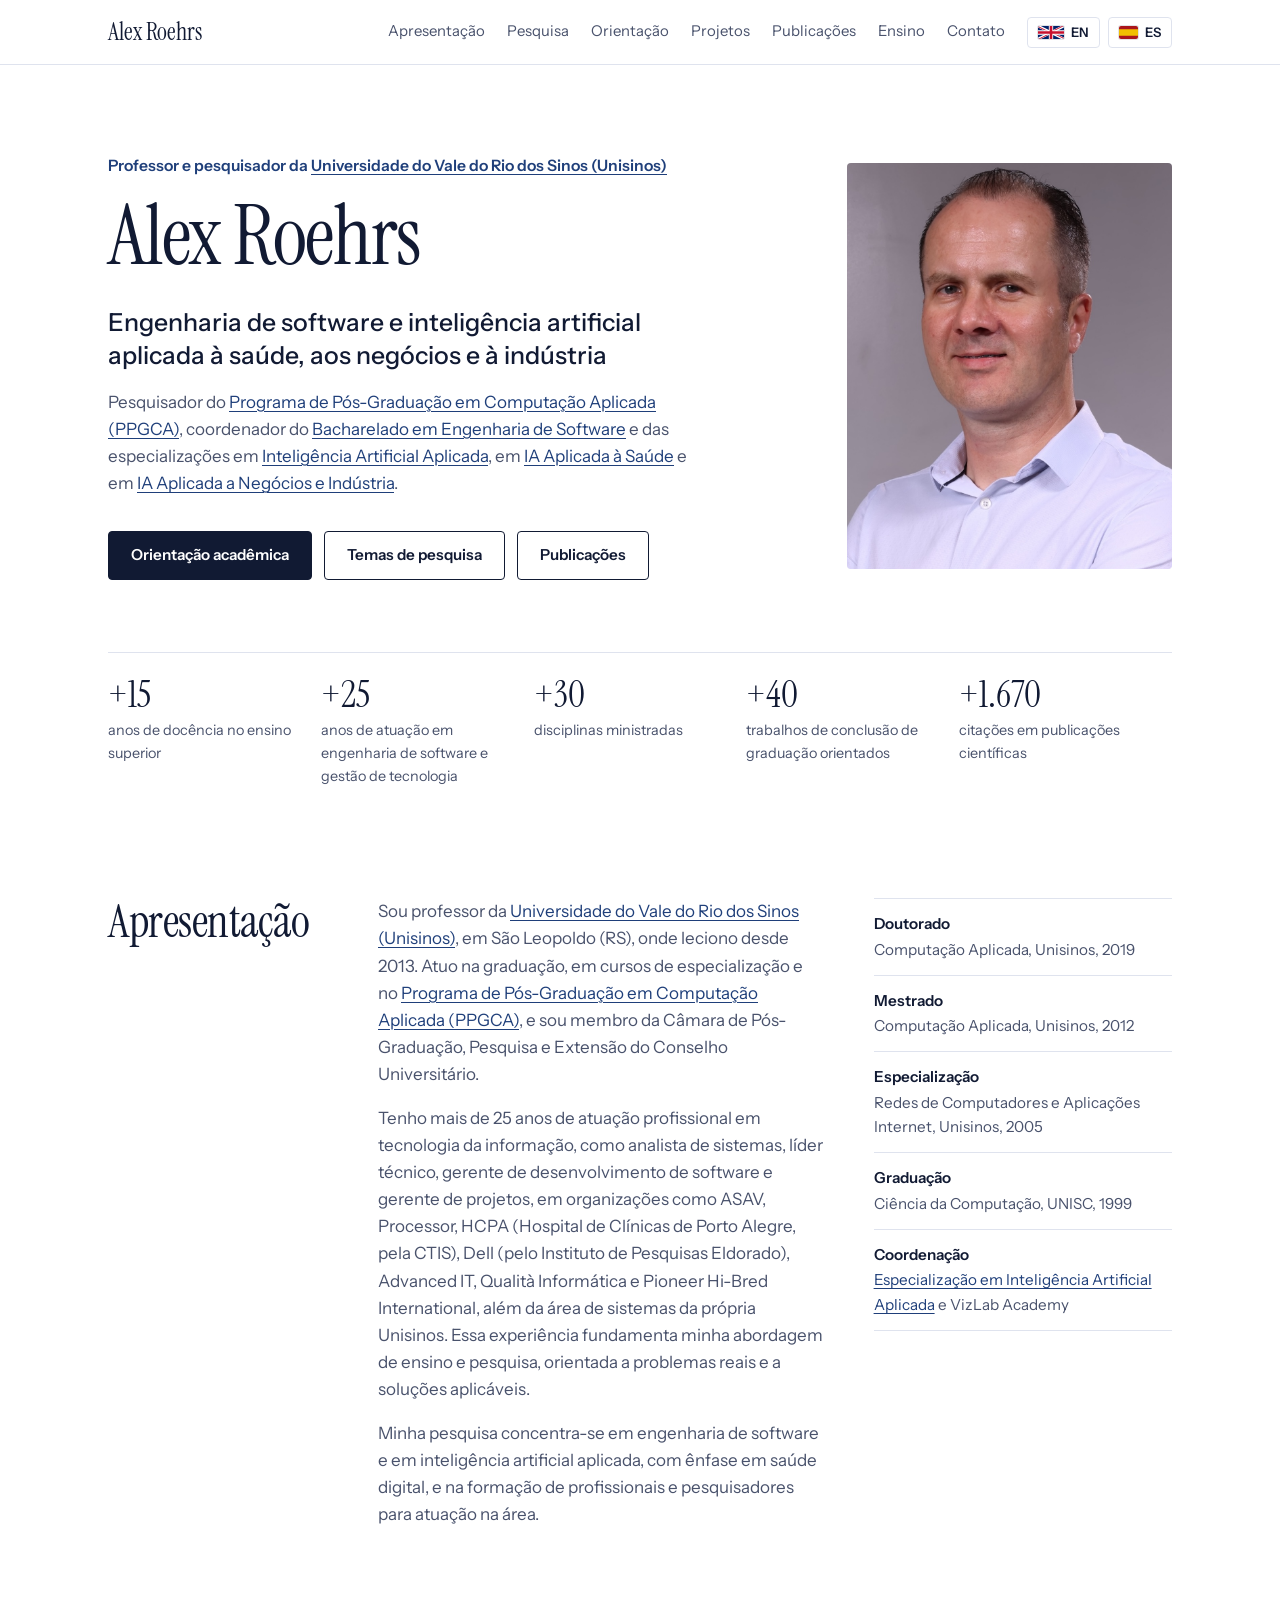
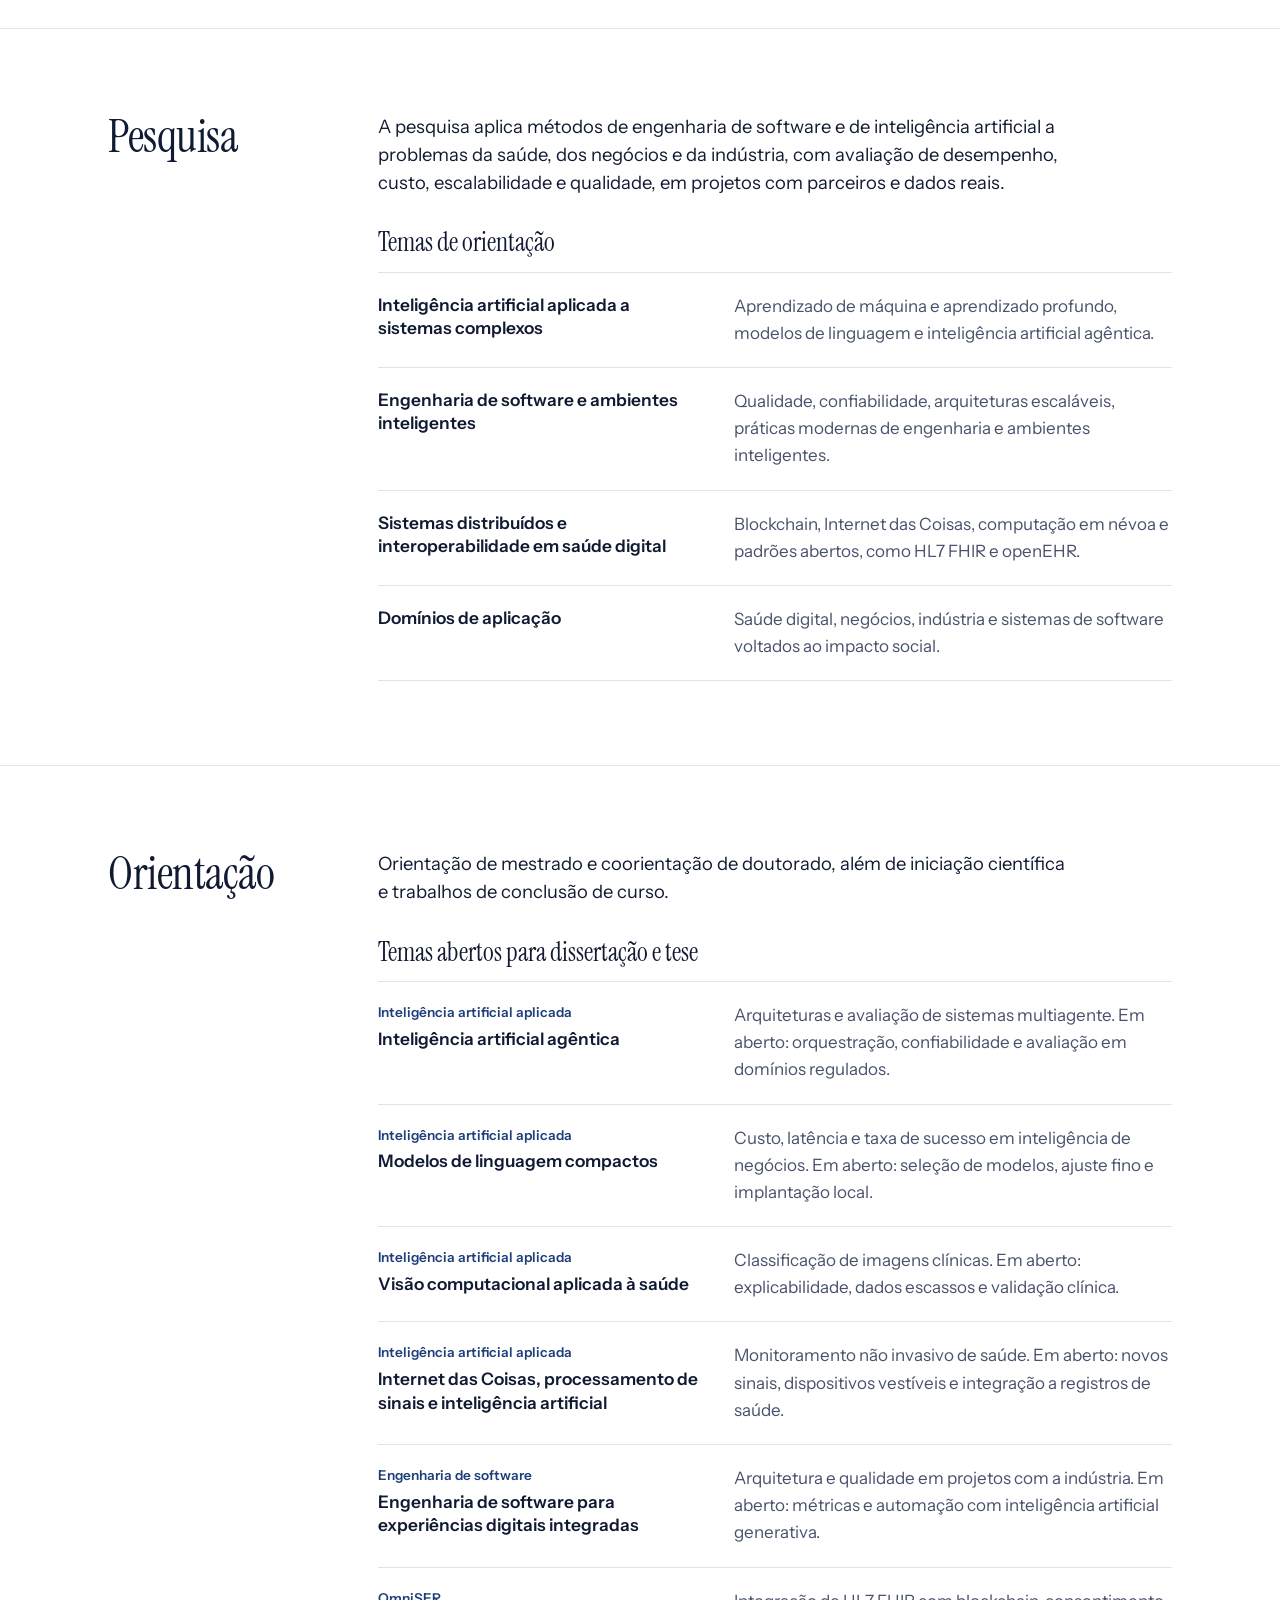
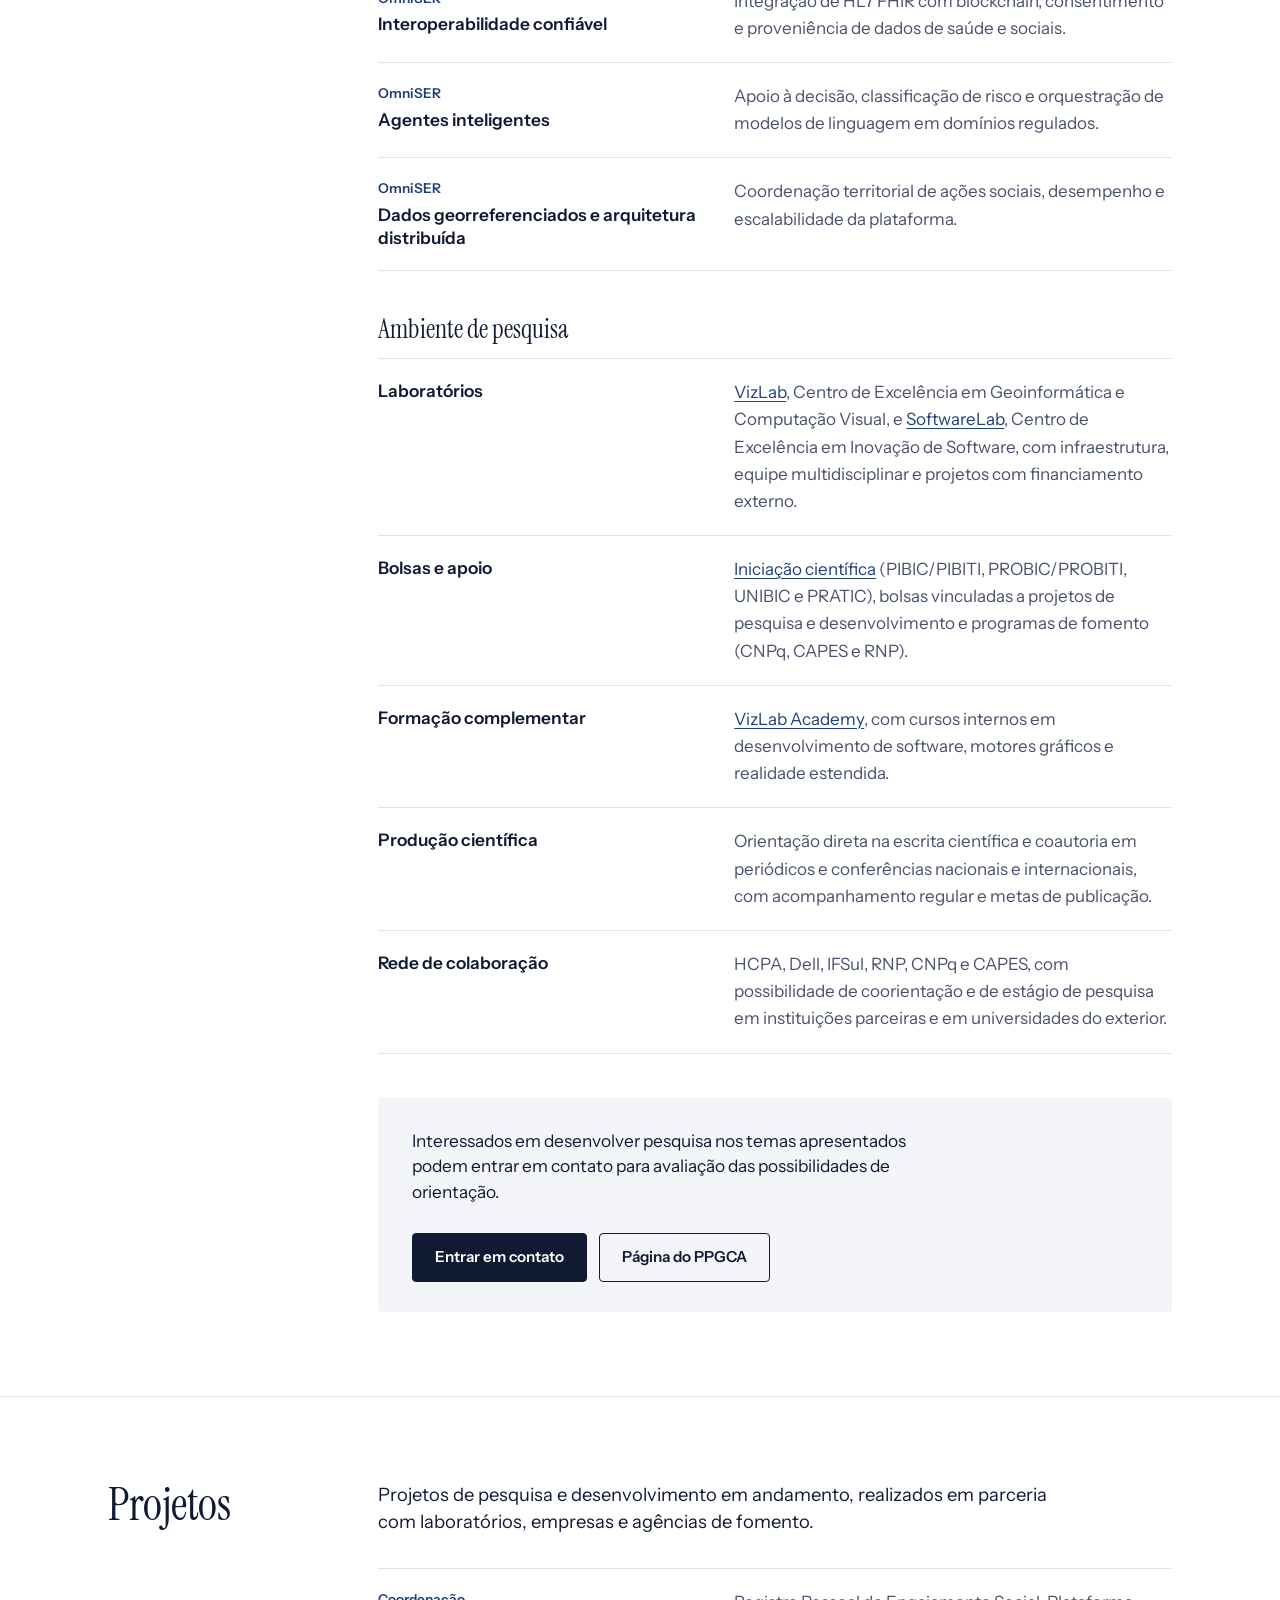
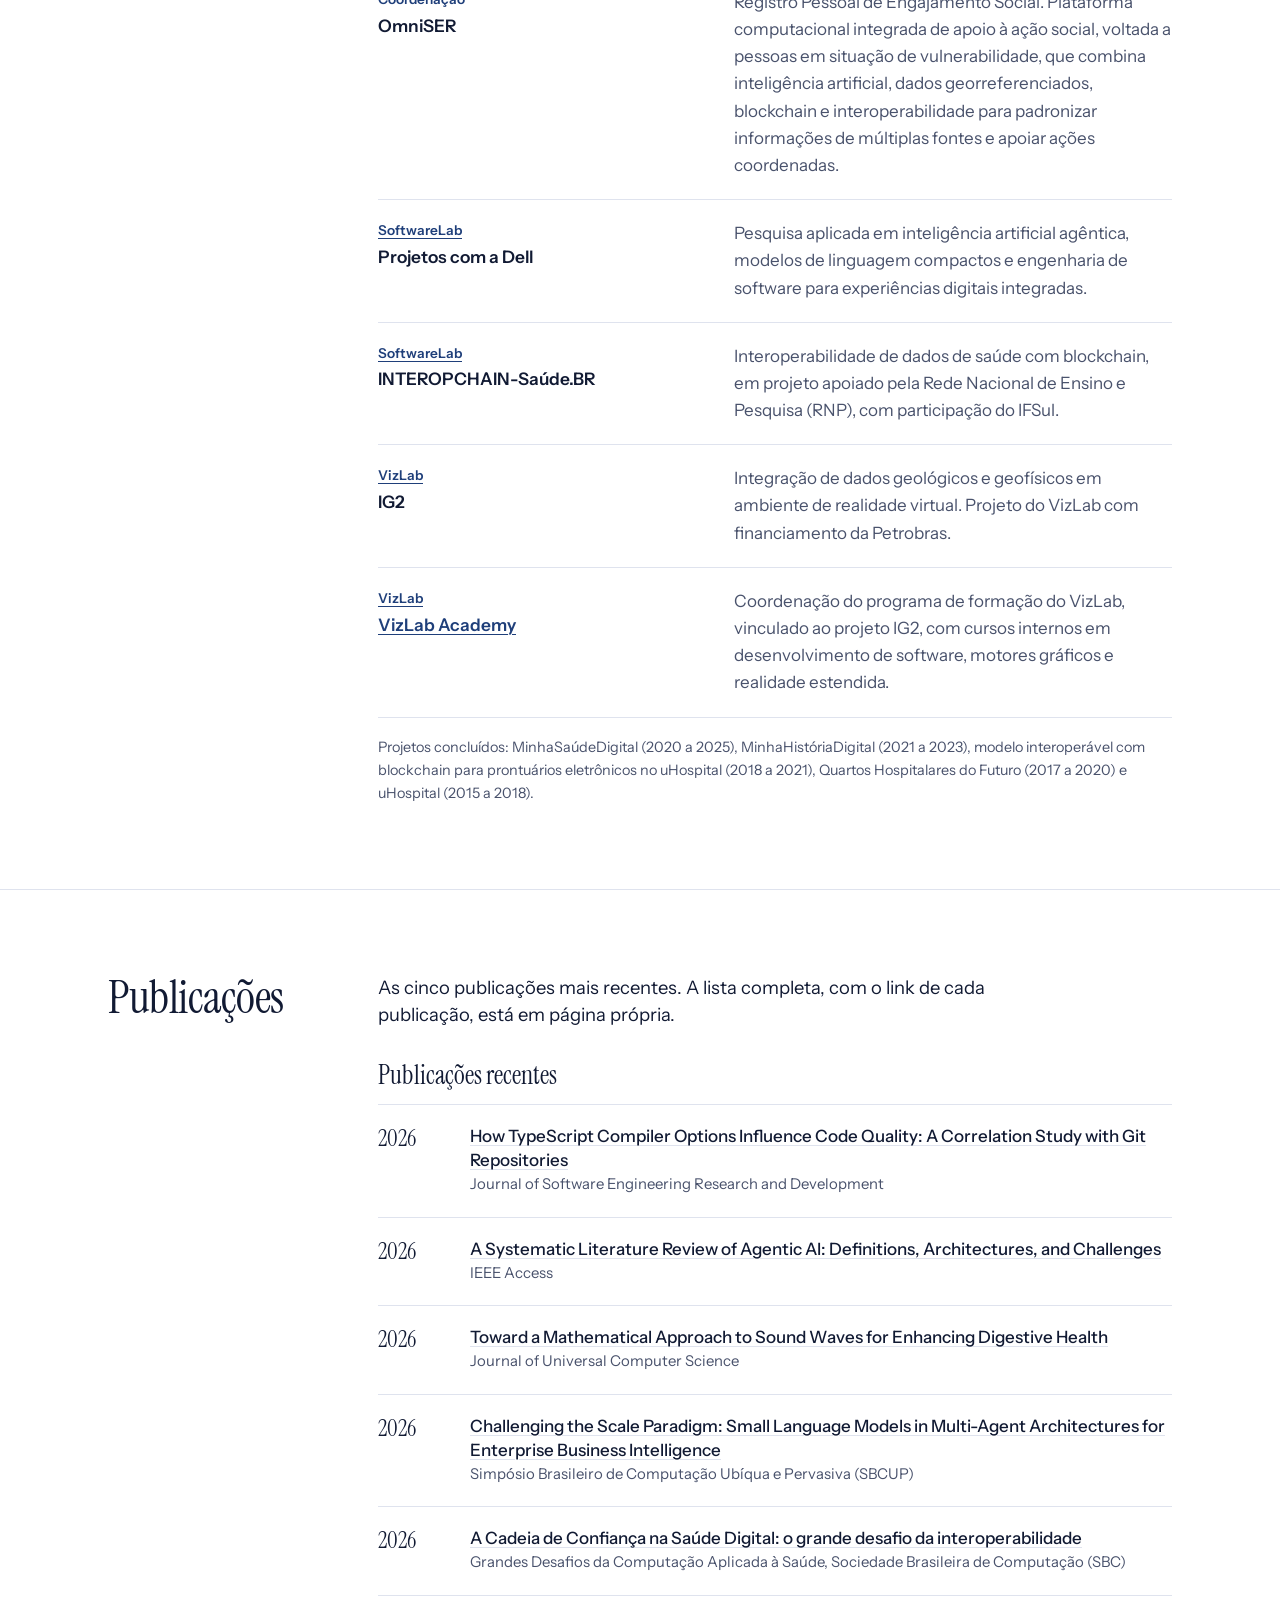
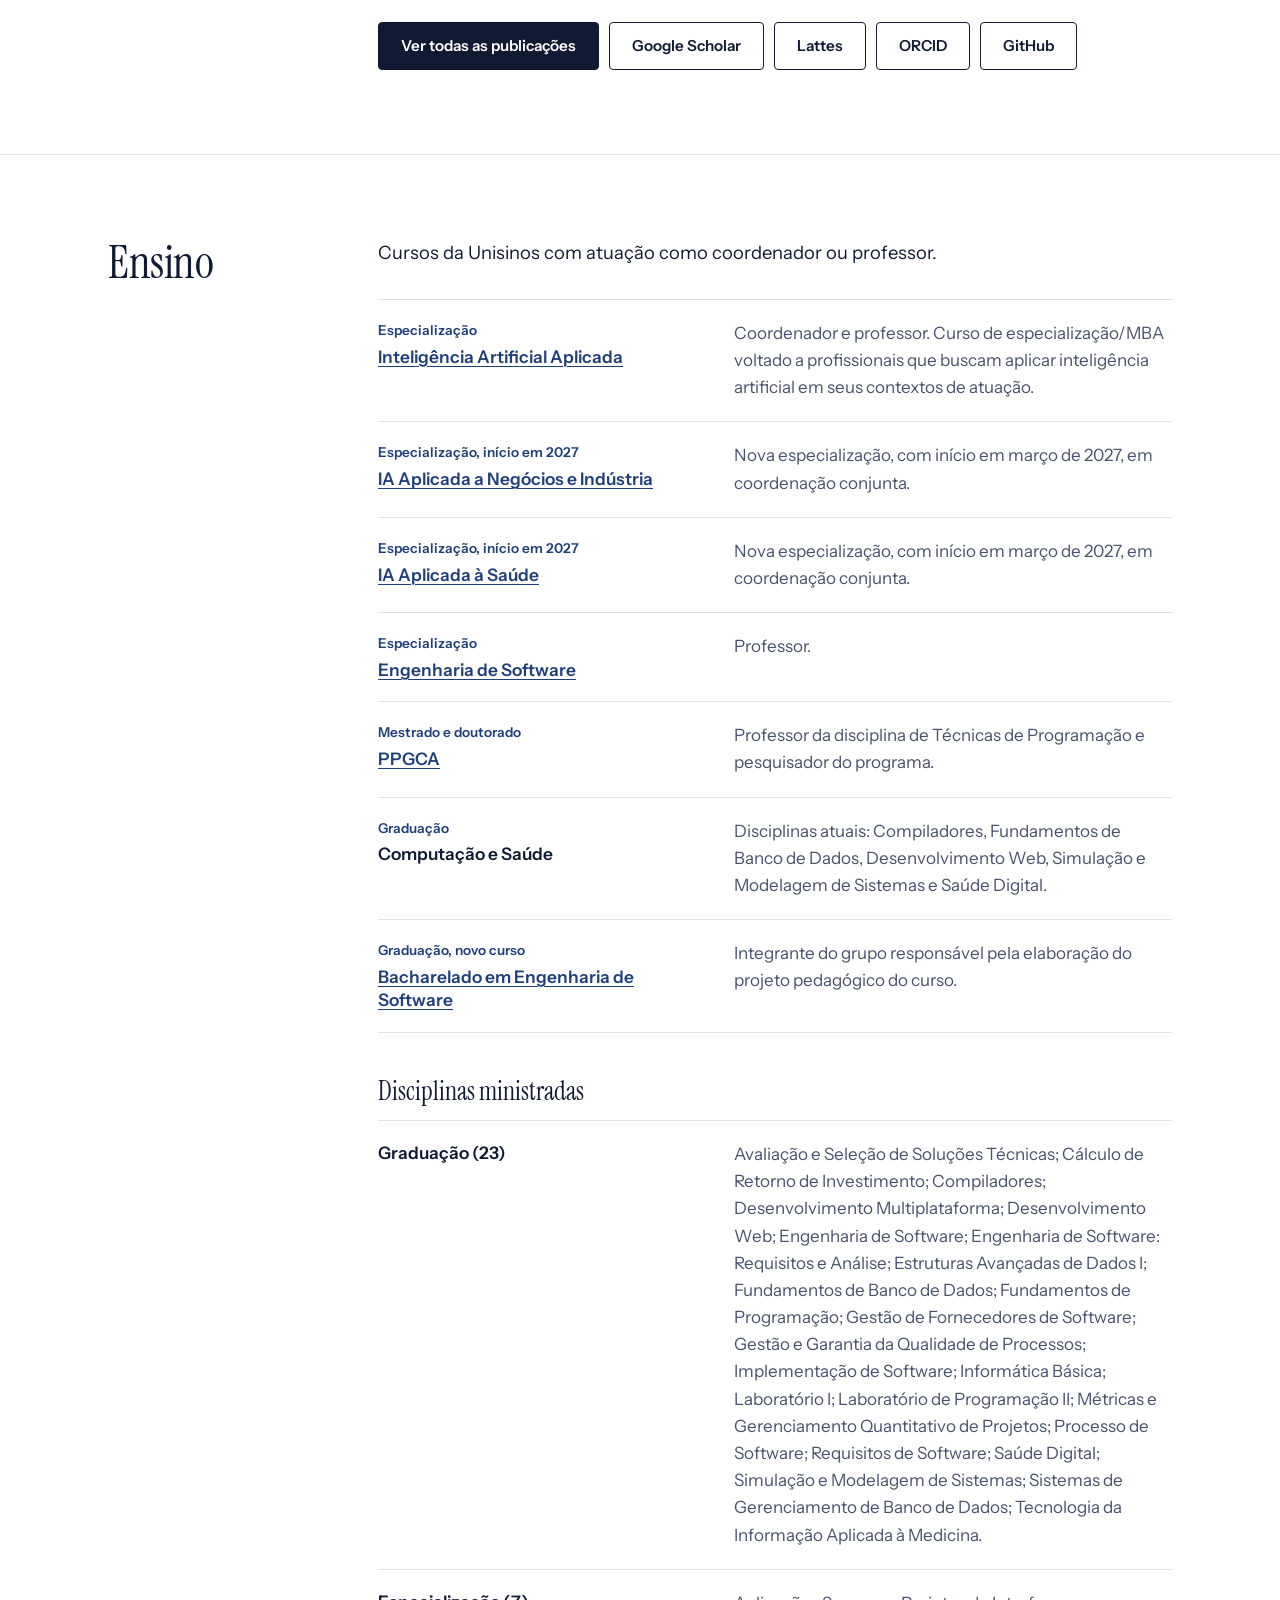
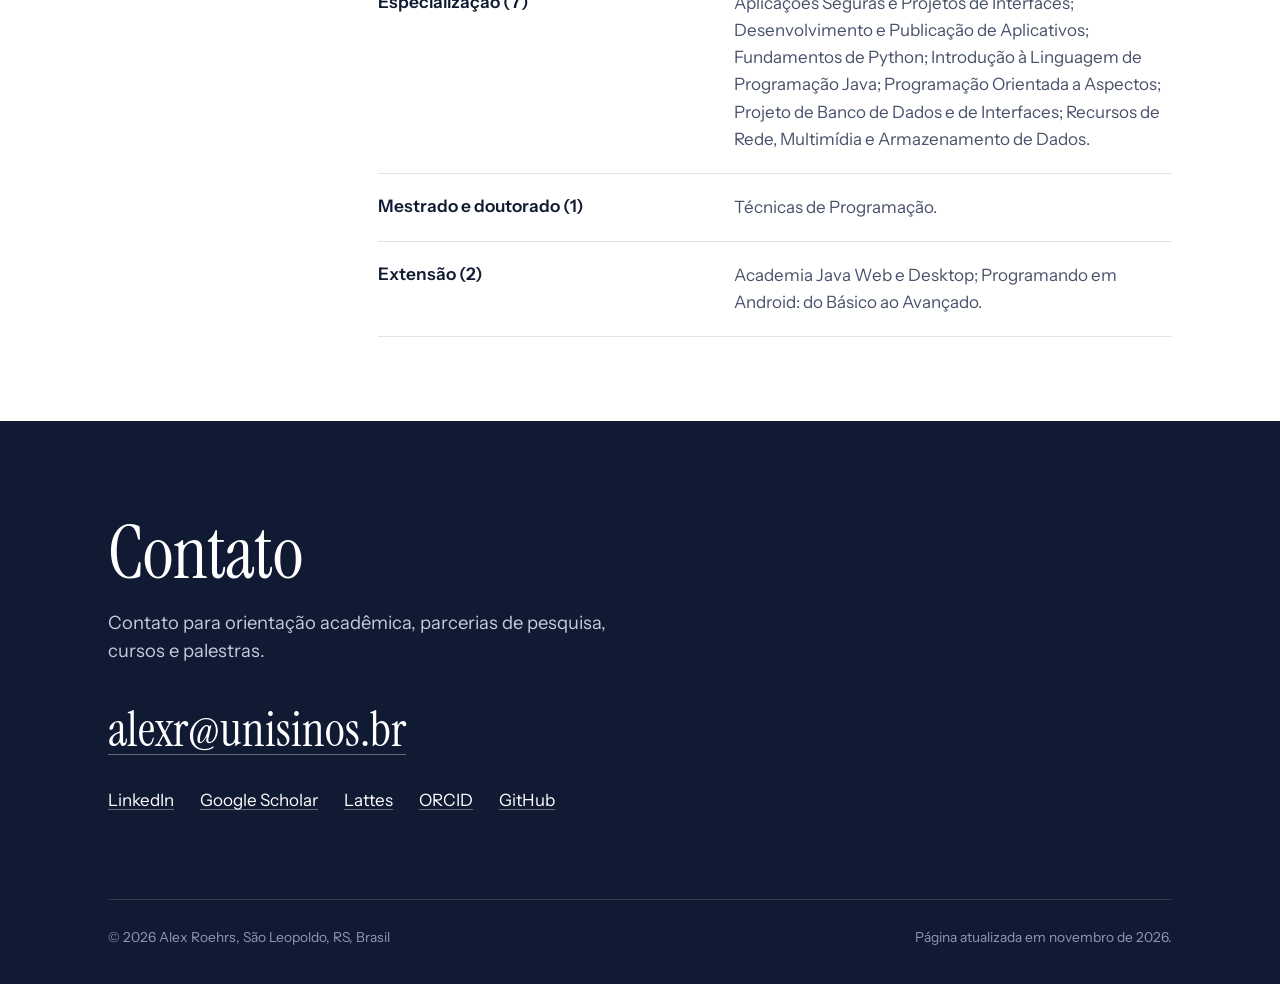
==== index.html @ 7c1d872d "Disciplinas ministradas e link da iniciação científica" ====
<!DOCTYPE html>
<html lang="pt-BR">
<head>
<meta charset="utf-8">
<meta name="viewport" content="width=device-width, initial-scale=1">
<title>Alex Roehrs | Professor e Pesquisador em Engenharia de Software e Inteligência Artificial</title>
<meta name="description" content="Página acadêmica de Alex Roehrs, professor e pesquisador da Unisinos. Pesquisa em inteligência artificial aplicada à saúde, aos negócios e à indústria, orientação acadêmica e ensino.">
<meta name="author" content="Alex Roehrs">
<link rel="canonical" href="https://alexroehrs.com.br/">
<link rel="alternate" hreflang="pt-BR" href="https://alexroehrs.com.br/">
<link rel="alternate" hreflang="en" href="https://alexroehrs.com.br/en/">
<link rel="alternate" hreflang="es" href="https://alexroehrs.com.br/es/">
<link rel="alternate" hreflang="x-default" href="https://alexroehrs.com.br/">
<meta property="og:type" content="profile">
<meta property="og:title" content="Alex Roehrs | Professor e Pesquisador em Engenharia de Software e Inteligência Artificial">
<meta property="og:description" content="Página acadêmica de Alex Roehrs, professor e pesquisador da Unisinos. Pesquisa em inteligência artificial aplicada à saúde, aos negócios e à indústria, orientação acadêmica e ensino.">
<meta property="og:url" content="https://alexroehrs.com.br/">
<meta property="og:image" content="https://alexroehrs.com.br/assets/alex-roehrs.jpg">
<meta name="theme-color" content="#111a33">
<link rel="icon" href="data:image/svg+xml,%3Csvg xmlns='http://www.w3.org/2000/svg' viewBox='0 0 64 64'%3E%3Crect width='64' height='64' rx='14' fill='%23111a33'/%3E%3Ctext x='32' y='44' font-family='Georgia,serif' font-size='30' fill='white' text-anchor='middle'%3EAR%3C/text%3E%3C/svg%3E">
<link rel="stylesheet" href="assets/site.css">
<script type="application/ld+json">{"@context": "https://schema.org", "@type": "Person", "name": "Alex Roehrs", "url": "https://alexroehrs.com.br/", "image": "https://alexroehrs.com.br/assets/alex-roehrs.jpg", "email": "mailto:alexr@unisinos.br", "jobTitle": "Professor e pesquisador", "worksFor": {"@type": "CollegeOrUniversity", "name": "Universidade do Vale do Rio dos Sinos (Unisinos)", "url": "https://www.unisinos.br/"}, "address": {"@type": "PostalAddress", "addressLocality": "São Leopoldo", "addressRegion": "RS", "addressCountry": "BR"}, "knowsAbout": ["Inteligência artificial aplicada a sistemas complexos", "Engenharia de software e ambientes inteligentes", "Sistemas distribuídos e interoperabilidade em saúde digital", "Domínios de aplicação"], "sameAs": ["https://www.linkedin.com/in/alexroehrs/", "https://scholar.google.com.br/citations?user=oyqxVYIAAAAJ&hl=en", "https://busca-cv-lattes.cnpq.br/curriculo/7563231619126505", "https://orcid.org/0000-0003-0312-1310", "https://github.com/alexroehrs"]}</script>
</head>
<body>
<a class="skip" href="#conteudo">Ir para o conteúdo</a>
<header class="top"><div class="wrap">
  <a class="brand" href="#topo">Alex Roehrs</a>
  <input type="checkbox" id="menu-toggle" aria-label="Menu">
  <label class="burger" for="menu-toggle" aria-hidden="true">&#9776;</label>
  <nav class="menu" aria-label="Menu"><a href="#sobre">Apresentação</a><a href="#pesquisa">Pesquisa</a><a href="#orientacao">Orientação</a><a href="#projetos">Projetos</a><a href="#publicacoes">Publicações</a><a href="#ensino">Ensino</a><a href="#contato">Contato</a><span class="langs"><a class="lang" href="/en/" hreflang="en" title="English version"><svg class="flag" viewBox="0 0 60 30" aria-hidden="true"><clipPath id="fs"><path d="M0,0 v30 h60 v-30 z"/></clipPath><clipPath id="ft"><path d="M30,15 h30 v15 z v15 h-30 z h-30 v-15 z v-15 h30 z"/></clipPath><g clip-path="url(#fs)"><path d="M0,0 v30 h60 v-30 z" fill="#012169"/><path d="M0,0 L60,30 M60,0 L0,30" stroke="#fff" stroke-width="6"/><path d="M0,0 L60,30 M60,0 L0,30" clip-path="url(#ft)" stroke="#C8102E" stroke-width="4"/><path d="M30,0 v30 M0,15 h60" stroke="#fff" stroke-width="10"/><path d="M30,0 v30 M0,15 h60" stroke="#C8102E" stroke-width="6"/></g></svg>EN</a><a class="lang" href="/es/" hreflang="es" title="Versión en español"><svg class="flag" viewBox="0 0 30 20" aria-hidden="true"><rect width="30" height="20" fill="#AA151B"/><rect y="5" width="30" height="10" fill="#F1BF00"/></svg>ES</a></span></nav>
</div></header>

<main id="conteudo">
<section class="hero" id="topo"><div class="wrap">
  <div class="hero-grid">
    <div>
      <p class="role">Professor e pesquisador da <a href="https://www.unisinos.br" rel="noopener">Universidade do Vale do Rio dos Sinos (Unisinos)</a></p>
      <h1>Alex Roehrs</h1>
      <p class="tagline">Engenharia de software e inteligência artificial aplicada à saúde, aos negócios e à indústria</p>
      <p class="lead">Pesquisador do <a href="https://www.unisinos.br/pos/mestrado-e-doutorado/computacao-aplicada" rel="noopener">Programa de Pós-Graduação em Computação Aplicada (PPGCA)</a>, coordenador do <a href="https://www.unisinos.br/graduacao/cursos/engenharia-de-software/sao-leopoldo" rel="noopener">Bacharelado em Engenharia de Software</a> e das especializações em <a href="https://www.unisinos.br/pos/mba-e-especializacao/inteligencia-artificial-aplicada" rel="noopener">Inteligência Artificial Aplicada</a>, em <a href="https://www.unisinos.br/pos/mba-e-especializacao/inteligencia-artificial-aplicada-a-saude" rel="noopener">IA Aplicada à Saúde</a> e em <a href="https://www.unisinos.br/pos/mba-e-especializacao/inteligencia-artificial-aplicada-a-negocios-e-industria" rel="noopener">IA Aplicada a Negócios e Indústria</a>.</p>
      <div class="actions"><a class="btn primary" href="#orientacao">Orientação acadêmica</a><a class="btn" href="#pesquisa">Temas de pesquisa</a><a class="btn" href="#publicacoes">Publicações</a></div>
    </div>
    <div class="portrait"><img src="assets/alex-roehrs.jpg" alt="Foto de Alex Roehrs" width="1126" height="1198" onerror="this.outerHTML='&lt;span class=&quot;initials&quot;&gt;AR&lt;/span&gt;'"></div>
  </div>
  <dl class="facts"><div><dt>+15</dt><dd>anos de docência no ensino superior</dd></div><div><dt>+25</dt><dd>anos de atuação em engenharia de software e gestão de tecnologia</dd></div><div><dt>+30</dt><dd>disciplinas ministradas</dd></div><div><dt>+40</dt><dd>trabalhos de conclusão de graduação orientados</dd></div><div><dt>+1.670</dt><dd>citações em publicações científicas</dd></div></dl>
</div></section>

<section class="sec" id="sobre"><div class="wrap sec-grid">
  <h2>Apresentação</h2>
  <div><div class="about"><div class="prose"><p>Sou professor da <a href="https://www.unisinos.br" rel="noopener">Universidade do Vale do Rio dos Sinos (Unisinos)</a>, em São Leopoldo (RS), onde leciono desde 2013. Atuo na graduação, em cursos de especialização e no <a href="https://www.unisinos.br/pos/mestrado-e-doutorado/computacao-aplicada" rel="noopener">Programa de Pós-Graduação em Computação Aplicada (PPGCA)</a>, e sou membro da Câmara de Pós-Graduação, Pesquisa e Extensão do Conselho Universitário.</p><p>Tenho mais de 25 anos de atuação profissional em tecnologia da informação, como analista de sistemas, líder técnico, gerente de desenvolvimento de software e gerente de projetos, em organizações como ASAV, Processor, HCPA (Hospital de Clínicas de Porto Alegre, pela CTIS), Dell (pelo Instituto de Pesquisas Eldorado), Advanced IT, Qualità Informática e Pioneer Hi-Bred International, além da área de sistemas da própria Unisinos. Essa experiência fundamenta minha abordagem de ensino e pesquisa, orientada a problemas reais e a soluções aplicáveis.</p><p>Minha pesquisa concentra-se em engenharia de software e em inteligência artificial aplicada, com ênfase em saúde digital, e na formação de profissionais e pesquisadores para atuação na área.</p></div><ul class="quick"><li><b>Doutorado</b>Computação Aplicada, Unisinos, 2019</li><li><b>Mestrado</b>Computação Aplicada, Unisinos, 2012</li><li><b>Especialização</b>Redes de Computadores e Aplicações Internet, Unisinos, 2005</li><li><b>Graduação</b>Ciência da Computação, UNISC, 1999</li><li><b>Coordenação</b><a href="https://www.unisinos.br/pos/mba-e-especializacao/inteligencia-artificial-aplicada" rel="noopener">Especialização em Inteligência Artificial Aplicada</a> e VizLab Academy</li></ul></div></div>
</div></section>

<section class="sec" id="pesquisa"><div class="wrap sec-grid">
  <h2>Pesquisa</h2>
  <div><p class="intro">A pesquisa aplica métodos de engenharia de software e de inteligência artificial a problemas da saúde, dos negócios e da indústria, com avaliação de desempenho, custo, escalabilidade e qualidade, em projetos com parceiros e dados reais.</p><h3 class="sub">Temas de orientação</h3><ul class="rows"><li class="row"><h3>Inteligência artificial aplicada a sistemas complexos</h3><p>Aprendizado de máquina e aprendizado profundo, modelos de linguagem e inteligência artificial agêntica.</p></li><li class="row"><h3>Engenharia de software e ambientes inteligentes</h3><p>Qualidade, confiabilidade, arquiteturas escaláveis, práticas modernas de engenharia e ambientes inteligentes.</p></li><li class="row"><h3>Sistemas distribuídos e interoperabilidade em saúde digital</h3><p>Blockchain, Internet das Coisas, computação em névoa e padrões abertos, como HL7 FHIR e openEHR.</p></li><li class="row"><h3>Domínios de aplicação</h3><p>Saúde digital, negócios, indústria e sistemas de software voltados ao impacto social.</p></li></ul></div>
</div></section>

<section class="sec" id="orientacao"><div class="wrap sec-grid">
  <h2>Orientação</h2>
  <div><p class="intro">Orientação de mestrado e coorientação de doutorado, além de iniciação científica e trabalhos de conclusão de curso.</p><h3 class="sub">Temas abertos para dissertação e tese</h3><ul class="rows"><li class="row"><div><span class="meta">Inteligência artificial aplicada</span><h3>Inteligência artificial agêntica</h3></div><p>Arquiteturas e avaliação de sistemas multiagente. Em aberto: orquestração, confiabilidade e avaliação em domínios regulados.</p></li><li class="row"><div><span class="meta">Inteligência artificial aplicada</span><h3>Modelos de linguagem compactos</h3></div><p>Custo, latência e taxa de sucesso em inteligência de negócios. Em aberto: seleção de modelos, ajuste fino e implantação local.</p></li><li class="row"><div><span class="meta">Inteligência artificial aplicada</span><h3>Visão computacional aplicada à saúde</h3></div><p>Classificação de imagens clínicas. Em aberto: explicabilidade, dados escassos e validação clínica.</p></li><li class="row"><div><span class="meta">Inteligência artificial aplicada</span><h3>Internet das Coisas, processamento de sinais e inteligência artificial</h3></div><p>Monitoramento não invasivo de saúde. Em aberto: novos sinais, dispositivos vestíveis e integração a registros de saúde.</p></li><li class="row"><div><span class="meta">Engenharia de software</span><h3>Engenharia de software para experiências digitais integradas</h3></div><p>Arquitetura e qualidade em projetos com a indústria. Em aberto: métricas e automação com inteligência artificial generativa.</p></li><li class="row"><div><span class="meta">OmniSER</span><h3>Interoperabilidade confiável</h3></div><p>Integração de HL7 FHIR com blockchain, consentimento e proveniência de dados de saúde e sociais.</p></li><li class="row"><div><span class="meta">OmniSER</span><h3>Agentes inteligentes</h3></div><p>Apoio à decisão, classificação de risco e orquestração de modelos de linguagem em domínios regulados.</p></li><li class="row"><div><span class="meta">OmniSER</span><h3>Dados georreferenciados e arquitetura distribuída</h3></div><p>Coordenação territorial de ações sociais, desempenho e escalabilidade da plataforma.</p></li></ul><h3 class="sub">Ambiente de pesquisa</h3><ul class="rows"><li class="row"><h3>Laboratórios</h3><p><a href="https://vizlab.unisinos.br/" rel="noopener">VizLab</a>, Centro de Excelência em Geoinformática e Computação Visual, e <a href="https://unisinos.br/softwarelab/pt/" rel="noopener">SoftwareLab</a>, Centro de Excelência em Inovação de Software, com infraestrutura, equipe multidisciplinar e projetos com financiamento externo.</p></li><li class="row"><h3>Bolsas e apoio</h3><p><a href="https://www.unisinos.br/institucional/pesquisa-e-formacao/iniciacao-cientifica" rel="noopener">Iniciação científica</a> (PIBIC/PIBITI, PROBIC/PROBITI, UNIBIC e PRATIC), bolsas vinculadas a projetos de pesquisa e desenvolvimento e programas de fomento (CNPq, CAPES e RNP).</p></li><li class="row"><h3>Formação complementar</h3><p><a href="https://vizlab.unisinos.br/academy.html" rel="noopener">VizLab Academy</a>, com cursos internos em desenvolvimento de software, motores gráficos e realidade estendida.</p></li><li class="row"><h3>Produção científica</h3><p>Orientação direta na escrita científica e coautoria em periódicos e conferências nacionais e internacionais, com acompanhamento regular e metas de publicação.</p></li><li class="row"><h3>Rede de colaboração</h3><p>HCPA, Dell, IFSul, RNP, CNPq e CAPES, com possibilidade de coorientação e de estágio de pesquisa em instituições parceiras e em universidades do exterior.</p></li></ul><div class="band"><p>Interessados em desenvolver pesquisa nos temas apresentados podem entrar em contato para avaliação das possibilidades de orientação.</p><div class="actions"><a class="btn" href="#contato">Entrar em contato</a><a class="btn ghost" href="https://www.unisinos.br/pos/mestrado-e-doutorado/computacao-aplicada" rel="noopener">Página do PPGCA</a></div></div></div>
</div></section>

<section class="sec" id="projetos"><div class="wrap sec-grid">
  <h2>Projetos</h2>
  <div><p class="intro">Projetos de pesquisa e desenvolvimento em andamento, realizados em parceria com laboratórios, empresas e agências de fomento.</p><ul class="rows"><li class="row"><div><span class="meta">Coordenação</span><h3>OmniSER</h3></div><p>Registro Pessoal de Engajamento Social. Plataforma computacional integrada de apoio à ação social, voltada a pessoas em situação de vulnerabilidade, que combina inteligência artificial, dados georreferenciados, blockchain e interoperabilidade para padronizar informações de múltiplas fontes e apoiar ações coordenadas.</p></li><li class="row"><div><span class="meta"><a href="https://unisinos.br/softwarelab/pt/" rel="noopener">SoftwareLab</a></span><h3>Projetos com a Dell</h3></div><p>Pesquisa aplicada em inteligência artificial agêntica, modelos de linguagem compactos e engenharia de software para experiências digitais integradas.</p></li><li class="row"><div><span class="meta"><a href="https://unisinos.br/softwarelab/pt/" rel="noopener">SoftwareLab</a></span><h3>INTEROPCHAIN-Saúde.BR</h3></div><p>Interoperabilidade de dados de saúde com blockchain, em projeto apoiado pela Rede Nacional de Ensino e Pesquisa (RNP), com participação do IFSul.</p></li><li class="row"><div><span class="meta"><a href="https://vizlab.unisinos.br/" rel="noopener">VizLab</a></span><h3>IG2</h3></div><p>Integração de dados geológicos e geofísicos em ambiente de realidade virtual. Projeto do VizLab com financiamento da Petrobras.</p></li><li class="row"><div><span class="meta"><a href="https://vizlab.unisinos.br/" rel="noopener">VizLab</a></span><h3><a href="https://vizlab.unisinos.br/academy.html" rel="noopener">VizLab Academy</a></h3></div><p>Coordenação do programa de formação do VizLab, vinculado ao projeto IG2, com cursos internos em desenvolvimento de software, motores gráficos e realidade estendida.</p></li></ul><p class="note">Projetos concluídos: MinhaSaúdeDigital (2020 a 2025), MinhaHistóriaDigital (2021 a 2023), modelo interoperável com blockchain para prontuários eletrônicos no uHospital (2018 a 2021), Quartos Hospitalares do Futuro (2017 a 2020) e uHospital (2015 a 2018).</p></div>
</div></section>

<section class="sec" id="publicacoes"><div class="wrap sec-grid">
  <h2>Publicações</h2>
  <div><p class="intro">As cinco publicações mais recentes. A lista completa, com o link de cada publicação, está em página própria.</p><h3 class="sub">Publicações recentes</h3><ul class="rows pubs"><li class="row"><span class="yr">2026</span><div><div class="t" lang="en"><a href="https://doi.org/10.5753/jserd.2026.5985" rel="noopener">How TypeScript Compiler Options Influence Code Quality: A Correlation Study with Git Repositories</a></div><div class="v">Journal of Software Engineering Research and Development</div></div></li><li class="row"><span class="yr">2026</span><div><div class="t" lang="en"><a href="https://doi.org/10.1109/access.2026.3668138" rel="noopener">A Systematic Literature Review of Agentic AI: Definitions, Architectures, and Challenges</a></div><div class="v">IEEE Access</div></div></li><li class="row"><span class="yr">2026</span><div><div class="t" lang="en"><a href="https://doi.org/10.3897/jucs.160360" rel="noopener">Toward a Mathematical Approach to Sound Waves for Enhancing Digestive Health</a></div><div class="v">Journal of Universal Computer Science</div></div></li><li class="row"><span class="yr">2026</span><div><div class="t" lang="en"><a href="https://doi.org/10.5753/sbcup.2026.20678" rel="noopener">Challenging the Scale Paradigm: Small Language Models in Multi-Agent Architectures for Enterprise Business Intelligence</a></div><div class="v">Simpósio Brasileiro de Computação Ubíqua e Pervasiva (SBCUP)</div></div></li><li class="row"><span class="yr">2026</span><div><div class="t" lang="pt-BR"><a href="https://doi.org/10.5753/sbc.19871.1.5" rel="noopener">A Cadeia de Confiança na Saúde Digital: o grande desafio da interoperabilidade</a></div><div class="v">Grandes Desafios da Computação Aplicada à Saúde, Sociedade Brasileira de Computação (SBC)</div></div></li></ul><div class="links"><a class="btn primary" href="publicacoes/">Ver todas as publicações</a><a class="btn" href="https://scholar.google.com.br/citations?user=oyqxVYIAAAAJ&amp;hl=en" rel="me noopener">Google Scholar</a><a class="btn" href="https://busca-cv-lattes.cnpq.br/curriculo/7563231619126505" rel="me noopener">Lattes</a><a class="btn" href="https://orcid.org/0000-0003-0312-1310" rel="me noopener">ORCID</a><a class="btn" href="https://github.com/alexroehrs" rel="me noopener">GitHub</a></div></div>
</div></section>

<section class="sec" id="ensino"><div class="wrap sec-grid">
  <h2>Ensino</h2>
  <div><p class="intro">Cursos da Unisinos com atuação como coordenador ou professor.</p><ul class="rows"><li class="row"><div><span class="meta">Especialização</span><h3><a href="https://www.unisinos.br/pos/mba-e-especializacao/inteligencia-artificial-aplicada" rel="noopener">Inteligência Artificial Aplicada</a></h3></div><p>Coordenador e professor. Curso de especialização/MBA voltado a profissionais que buscam aplicar inteligência artificial em seus contextos de atuação.</p></li><li class="row"><div><span class="meta">Especialização, início em 2027</span><h3><a href="https://www.unisinos.br/pos/mba-e-especializacao/inteligencia-artificial-aplicada-a-negocios-e-industria" rel="noopener">IA Aplicada a Negócios e Indústria</a></h3></div><p>Nova especialização, com início em março de 2027, em coordenação conjunta.</p></li><li class="row"><div><span class="meta">Especialização, início em 2027</span><h3><a href="https://www.unisinos.br/pos/mba-e-especializacao/inteligencia-artificial-aplicada-a-saude" rel="noopener">IA Aplicada à Saúde</a></h3></div><p>Nova especialização, com início em março de 2027, em coordenação conjunta.</p></li><li class="row"><div><span class="meta">Especialização</span><h3><a href="https://www.unisinos.br/pos/mba-e-especializacao/engenharia-de-software" rel="noopener">Engenharia de Software</a></h3></div><p>Professor.</p></li><li class="row"><div><span class="meta">Mestrado e doutorado</span><h3><a href="https://www.unisinos.br/pos/mestrado-e-doutorado/computacao-aplicada" rel="noopener">PPGCA</a></h3></div><p>Professor da disciplina de Técnicas de Programação e pesquisador do programa.</p></li><li class="row"><div><span class="meta">Graduação</span><h3>Computação e Saúde</h3></div><p>Disciplinas atuais: Compiladores, Fundamentos de Banco de Dados, Desenvolvimento Web, Simulação e Modelagem de Sistemas e Saúde Digital.</p></li><li class="row"><div><span class="meta">Graduação, novo curso</span><h3><a href="https://www.unisinos.br/graduacao/cursos/engenharia-de-software/sao-leopoldo" rel="noopener">Bacharelado em Engenharia de Software</a></h3></div><p>Integrante do grupo responsável pela elaboração do projeto pedagógico do curso.</p></li></ul><h3 class="sub">Disciplinas ministradas</h3><ul class="rows"><li class="row"><h3>Graduação (23)</h3><p>Avaliação e Seleção de Soluções Técnicas; Cálculo de Retorno de Investimento; Compiladores; Desenvolvimento Multiplataforma; Desenvolvimento Web; Engenharia de Software; Engenharia de Software: Requisitos e Análise; Estruturas Avançadas de Dados I; Fundamentos de Banco de Dados; Fundamentos de Programação; Gestão de Fornecedores de Software; Gestão e Garantia da Qualidade de Processos; Implementação de Software; Informática Básica; Laboratório I; Laboratório de Programação II; Métricas e Gerenciamento Quantitativo de Projetos; Processo de Software; Requisitos de Software; Saúde Digital; Simulação e Modelagem de Sistemas; Sistemas de Gerenciamento de Banco de Dados; Tecnologia da Informação Aplicada à Medicina.</p></li><li class="row"><h3>Especialização (7)</h3><p>Aplicações Seguras e Projetos de Interfaces; Desenvolvimento e Publicação de Aplicativos; Fundamentos de Python; Introdução à Linguagem de Programação Java; Programação Orientada a Aspectos; Projeto de Banco de Dados e de Interfaces; Recursos de Rede, Multimídia e Armazenamento de Dados.</p></li><li class="row"><h3>Mestrado e doutorado (1)</h3><p>Técnicas de Programação.</p></li><li class="row"><h3>Extensão (2)</h3><p>Academia Java Web e Desktop; Programando em Android: do Básico ao Avançado.</p></li></ul></div>
</div></section>

<section class="contact" id="contato"><div class="wrap">
  <h2>Contato</h2>
  <p class="intro">Contato para orientação acadêmica, parcerias de pesquisa, cursos e palestras.</p>
  <a class="mail" href="mailto:alexr@unisinos.br">alexr@unisinos.br</a>
  <ul class="profiles"><li><a href="https://www.linkedin.com/in/alexroehrs/" rel="me noopener">LinkedIn</a></li><li><a href="https://scholar.google.com.br/citations?user=oyqxVYIAAAAJ&amp;hl=en" rel="me noopener">Google Scholar</a></li><li><a href="https://busca-cv-lattes.cnpq.br/curriculo/7563231619126505" rel="me noopener">Lattes</a></li><li><a href="https://orcid.org/0000-0003-0312-1310" rel="me noopener">ORCID</a></li><li><a href="https://github.com/alexroehrs" rel="me noopener">GitHub</a></li></ul>
  <div class="foot"><span>&copy; 2026 Alex Roehrs, São Leopoldo, RS, Brasil</span><span>Página atualizada em novembro de 2026.</span></div>
</div></section>
</main>
</body>
</html>
---- assets/site.css ----
@font-face{font-family:"Instrument Serif";src:url("fonts/instrument-serif-latin-400-normal.woff2") format("woff2");font-weight:400;font-style:normal;font-display:swap}
@font-face{font-family:"Instrument Sans";src:url("fonts/instrument-sans-latin-wght-normal.woff2") format("woff2");font-weight:400 700;font-style:normal;font-display:swap}

:root{
  --paper:#ffffff; --ink:#111a33; --text:#49526c; --line:#dfe3ee;
  --tint:#f3f5f9; --accent:#1f3f7a; --accent-deep:#152c57;
  --on-ink:#ffffff; --deep:#111a33; --bar:rgba(255,255,255,.92); --flag-ring:rgba(17,26,51,.12);
  color-scheme:light dark;
  --serif:"Instrument Serif",Georgia,"Times New Roman",serif;
  --sans:"Instrument Sans",-apple-system,BlinkMacSystemFont,"Segoe UI",Roboto,Arial,sans-serif;
  --max:1120px; --label:230px;
}
@media (prefers-color-scheme:dark){
  :root{
    --paper:#0d1424; --ink:#eef1f8; --text:#aab2c8; --line:#263049;
    --tint:#151e35; --accent:#9cb9f2; --accent-deep:#c4d5f8;
    --on-ink:#0d1424; --deep:#080d19; --bar:rgba(13,20,36,.9); --flag-ring:rgba(255,255,255,.22);
  }
  .portrait img{filter:brightness(.94)}
  .contact{border-top:1px solid var(--line)}
}
*{box-sizing:border-box}
html{scroll-behavior:smooth;scroll-padding-top:84px}
body{margin:0;background:var(--paper);color:var(--text);font-family:var(--sans);font-size:17px;line-height:1.6;-webkit-font-smoothing:antialiased;text-rendering:optimizeLegibility}
a{color:var(--accent);text-decoration:underline;text-decoration-thickness:1px;text-underline-offset:3px}
a:hover{color:var(--accent-deep)}
:focus-visible{outline:2px solid var(--accent);outline-offset:3px;border-radius:2px}
.wrap{max-width:var(--max);margin:0 auto;padding:0 28px}
.skip{position:absolute;left:-999px;top:0;background:var(--ink);color:var(--on-ink);padding:8px 14px;z-index:99}
.skip:focus{left:8px;top:8px}

/* Cabeçalho */
.top{position:sticky;top:0;z-index:20;background:var(--bar);backdrop-filter:saturate(1.4) blur(10px);border-bottom:1px solid var(--line)}
.top .wrap{display:flex;align-items:center;justify-content:space-between;gap:16px;min-height:64px}
.brand{white-space:nowrap;font-family:var(--serif);font-size:1.5rem;color:var(--ink);text-decoration:none;line-height:1}
.menu{display:flex;gap:22px;flex-wrap:wrap;align-items:center}
.langs{display:inline-flex;gap:8px}
.menu a{color:var(--text);text-decoration:none;font-size:.93rem}
.menu a:hover{color:var(--ink)}
.menu .lang{display:inline-flex;align-items:center;gap:7px;border:1px solid var(--line);border-radius:4px;padding:4px 10px;color:var(--ink);font-weight:600;font-size:.82rem}
.flag{height:13px;width:auto;display:block;border-radius:2px;box-shadow:0 0 0 1px var(--flag-ring)}
#menu-toggle{display:none}
.burger{display:none;cursor:pointer;font-size:1.5rem;line-height:1;padding:6px 4px;color:var(--ink)}

/* Abertura */
.hero{padding:88px 0 0}
.hero-grid{display:grid;grid-template-columns:minmax(0,1.35fr) minmax(0,.65fr);gap:64px;align-items:center}
.role{margin:0 0 18px;color:var(--accent);font-weight:600;font-size:.98rem}
@media (min-width:560px){.role a{white-space:nowrap}}
h1{font-family:var(--serif);font-weight:400;color:var(--ink);font-size:clamp(3rem,7vw,5.2rem);line-height:.98;letter-spacing:-.015em;margin:0 0 28px}
.tagline{font-size:clamp(1.25rem,2.1vw,1.55rem);line-height:1.35;color:var(--ink);margin:0 0 16px;max-width:40ch;text-wrap:balance;font-weight:500}
.lead{margin:0 0 34px;max-width:54ch}
.actions{display:flex;flex-wrap:wrap;gap:12px}
.btn{display:inline-block;padding:11px 22px;border-radius:4px;text-decoration:none;font-weight:600;font-size:.95rem;border:1.5px solid var(--ink);color:var(--ink);background:transparent;transition:background .15s,color .15s}
.btn:hover{background:var(--ink);color:var(--on-ink)}
.btn.primary{background:var(--ink);color:var(--on-ink)}
.btn.primary:hover{background:var(--accent);border-color:var(--accent);color:var(--on-ink)}
.portrait{aspect-ratio:4/5;border-radius:4px;overflow:hidden;background:var(--tint);display:flex;align-items:center;justify-content:center}
.portrait img{width:100%;height:100%;object-fit:cover;object-position:50% 20%;display:block}
.portrait .initials{font-family:var(--serif);font-size:6rem;color:var(--accent)}
.facts{display:grid;grid-template-columns:repeat(5,1fr);margin:72px 0 0;padding:0;border-top:1px solid var(--line)}
.facts div{padding:22px 24px 26px 0}
.facts dt{font-family:var(--serif);font-size:2.3rem;line-height:1.1;color:var(--ink)}
.facts dd{margin:4px 0 0;font-size:.9rem;max-width:20ch}

/* Seções: rótulo à esquerda, conteúdo à direita */
.sec{padding:84px 0;border-top:1px solid var(--line)}
.hero + .sec{border-top:0}
.sec-grid{display:grid;grid-template-columns:var(--label) minmax(0,1fr);gap:40px}
h2{font-family:var(--serif);font-weight:400;color:var(--ink);font-size:clamp(2.1rem,3.6vw,2.9rem);line-height:1;letter-spacing:-.01em;margin:0;position:sticky;top:96px;align-self:start}
h3{font-size:1.08rem;line-height:1.35;color:var(--ink);margin:0;font-weight:600}
.intro{font-size:1.15rem;line-height:1.5;color:var(--ink);margin:0 0 32px;max-width:58ch}
.prose p{margin:0 0 16px;max-width:62ch}
.about{display:grid;grid-template-columns:minmax(0,1.5fr) minmax(0,1fr);gap:48px}
.quick{list-style:none;margin:0;padding:0;font-size:.95rem}
.quick li{padding:13px 0;border-top:1px solid var(--line)}
.quick li:last-child{border-bottom:1px solid var(--line)}
.quick b{display:block;color:var(--ink);font-weight:600;margin-bottom:1px}
.rows{margin:0;padding:0;list-style:none}
.row{display:grid;grid-template-columns:minmax(0,1fr) minmax(0,1.35fr);gap:32px;padding:20px 0;border-top:1px solid var(--line)}
.rows .row:last-child{border-bottom:1px solid var(--line)}
.row p{margin:0}
.meta{display:block;font-size:.85rem;color:var(--accent);font-weight:600;margin-bottom:3px}
.pubs .row{grid-template-columns:72px minmax(0,1fr);gap:20px}
.pubs .yr{font-family:var(--serif);font-size:1.45rem;line-height:1.2;color:var(--ink)}
.pubs .t{color:var(--ink);font-weight:500;line-height:1.4}
.pubs .v{font-size:.93rem}
.pubs .t a{color:inherit;text-decoration-color:var(--line)}
.pubs .t a:hover{color:var(--accent);text-decoration-color:currentColor}
.doi{font-size:.85rem;margin-top:2px;overflow-wrap:anywhere}
.sub.first{margin-top:0}
.page-head{padding:72px 0 64px}
.page-head .role a{color:inherit;text-decoration:none}
.page-head .role a:hover{text-decoration:underline}
.page-head h1{font-size:clamp(2.8rem,6vw,4.6rem);margin-bottom:22px}
.page-head .lead{margin:0;max-width:60ch}
.menu a[aria-current="page"]{color:var(--ink);font-weight:600}
.sub{font-family:var(--serif);font-weight:400;font-size:1.6rem;line-height:1.15;color:var(--ink);margin:44px 0 14px}
.intro + .sub{margin-top:0}
.rows + .note{margin-top:18px}
.note{font-size:.9rem;margin:20px 0 0}
.links{display:flex;flex-wrap:wrap;gap:10px;margin-top:26px}
.steps{counter-reset:s;list-style:none;margin:0;padding:0;display:grid;grid-template-columns:repeat(3,1fr);gap:28px}
.steps li{counter-increment:s;font-size:.95rem;border-top:1px solid var(--ink);padding-top:14px}
.steps li::before{content:counter(s);display:block;font-family:var(--serif);font-size:2rem;line-height:1;color:var(--accent);margin-bottom:10px}
.steps b{display:block;color:var(--ink);margin-bottom:4px}
.band{background:var(--tint);color:var(--ink);border-radius:4px;padding:30px 34px;margin-top:44px;display:flex;justify-content:space-between;align-items:center;gap:28px;flex-wrap:wrap}
.band p{margin:0;font-size:1.08rem;line-height:1.5;max-width:44ch;color:var(--ink)}
.band .btn{background:var(--ink);border-color:var(--ink);color:var(--on-ink)}
.band .btn:hover{background:var(--accent);border-color:var(--accent);color:var(--on-ink)}
.band .btn.ghost{background:transparent;color:var(--ink)}
.band .btn.ghost:hover{background:var(--ink);color:var(--on-ink)}
.steps{margin-top:6px}

/* Contato e rodapé */
.contact{background:var(--deep);color:#c5cae0;padding:96px 0 0;margin-top:0}
.contact h2{color:#fff;position:static;font-size:clamp(2.6rem,6vw,4.6rem);margin-bottom:18px}
.contact .intro{color:#c5cae0;max-width:46ch}
.mail{display:inline-block;font-family:var(--serif);font-size:clamp(1.7rem,4.2vw,3rem);color:#fff;text-decoration-color:rgba(255,255,255,.35);text-underline-offset:8px;margin:6px 0 30px;line-height:1.15;word-break:break-word}
.mail:hover{color:#fff;text-decoration-color:#fff}
.profiles{display:flex;flex-wrap:wrap;gap:10px 26px;margin:0;padding:0;list-style:none}
.profiles a{color:#fff;text-decoration-color:rgba(255,255,255,.35)}
.profiles a:hover{text-decoration-color:#fff}
.foot{margin-top:84px;border-top:1px solid rgba(255,255,255,.14);padding:26px 0 36px;font-size:.86rem;display:flex;justify-content:space-between;gap:16px;flex-wrap:wrap;color:#8f97b8}

@media (max-width:900px){
  .hero{padding-top:44px}
  .hero-grid{grid-template-columns:1fr;gap:36px;align-items:start}
  .portrait{max-width:250px;order:-1}
  .facts{grid-template-columns:repeat(2,1fr);margin-top:48px}
  .sec{padding:56px 0}
  .sec-grid{grid-template-columns:1fr;gap:22px}
  h2{position:static}
  .about,.row{grid-template-columns:1fr;gap:8px}
  .about{gap:32px}
  .pubs .row{grid-template-columns:56px minmax(0,1fr);gap:14px}
  .steps{grid-template-columns:1fr;gap:22px}
  .band{padding:30px 26px}
  .burger{display:block}
  .menu{display:none;position:absolute;left:0;right:0;top:64px;background:var(--paper);border-bottom:1px solid var(--line);padding:18px 28px;flex-direction:column;align-items:flex-start;gap:16px}
  #menu-toggle:checked ~ .menu{display:flex}
  .contact{padding-top:64px}
}
@media (max-width:1100px){
  .burger{display:block}
  .menu{display:none;position:absolute;left:0;right:0;top:64px;background:var(--paper);border-bottom:1px solid var(--line);padding:18px 28px;flex-direction:column;align-items:flex-start;gap:16px}
  #menu-toggle:checked ~ .menu{display:flex}
}
@media (prefers-reduced-motion:reduce){html{scroll-behavior:auto}.btn{transition:none}}
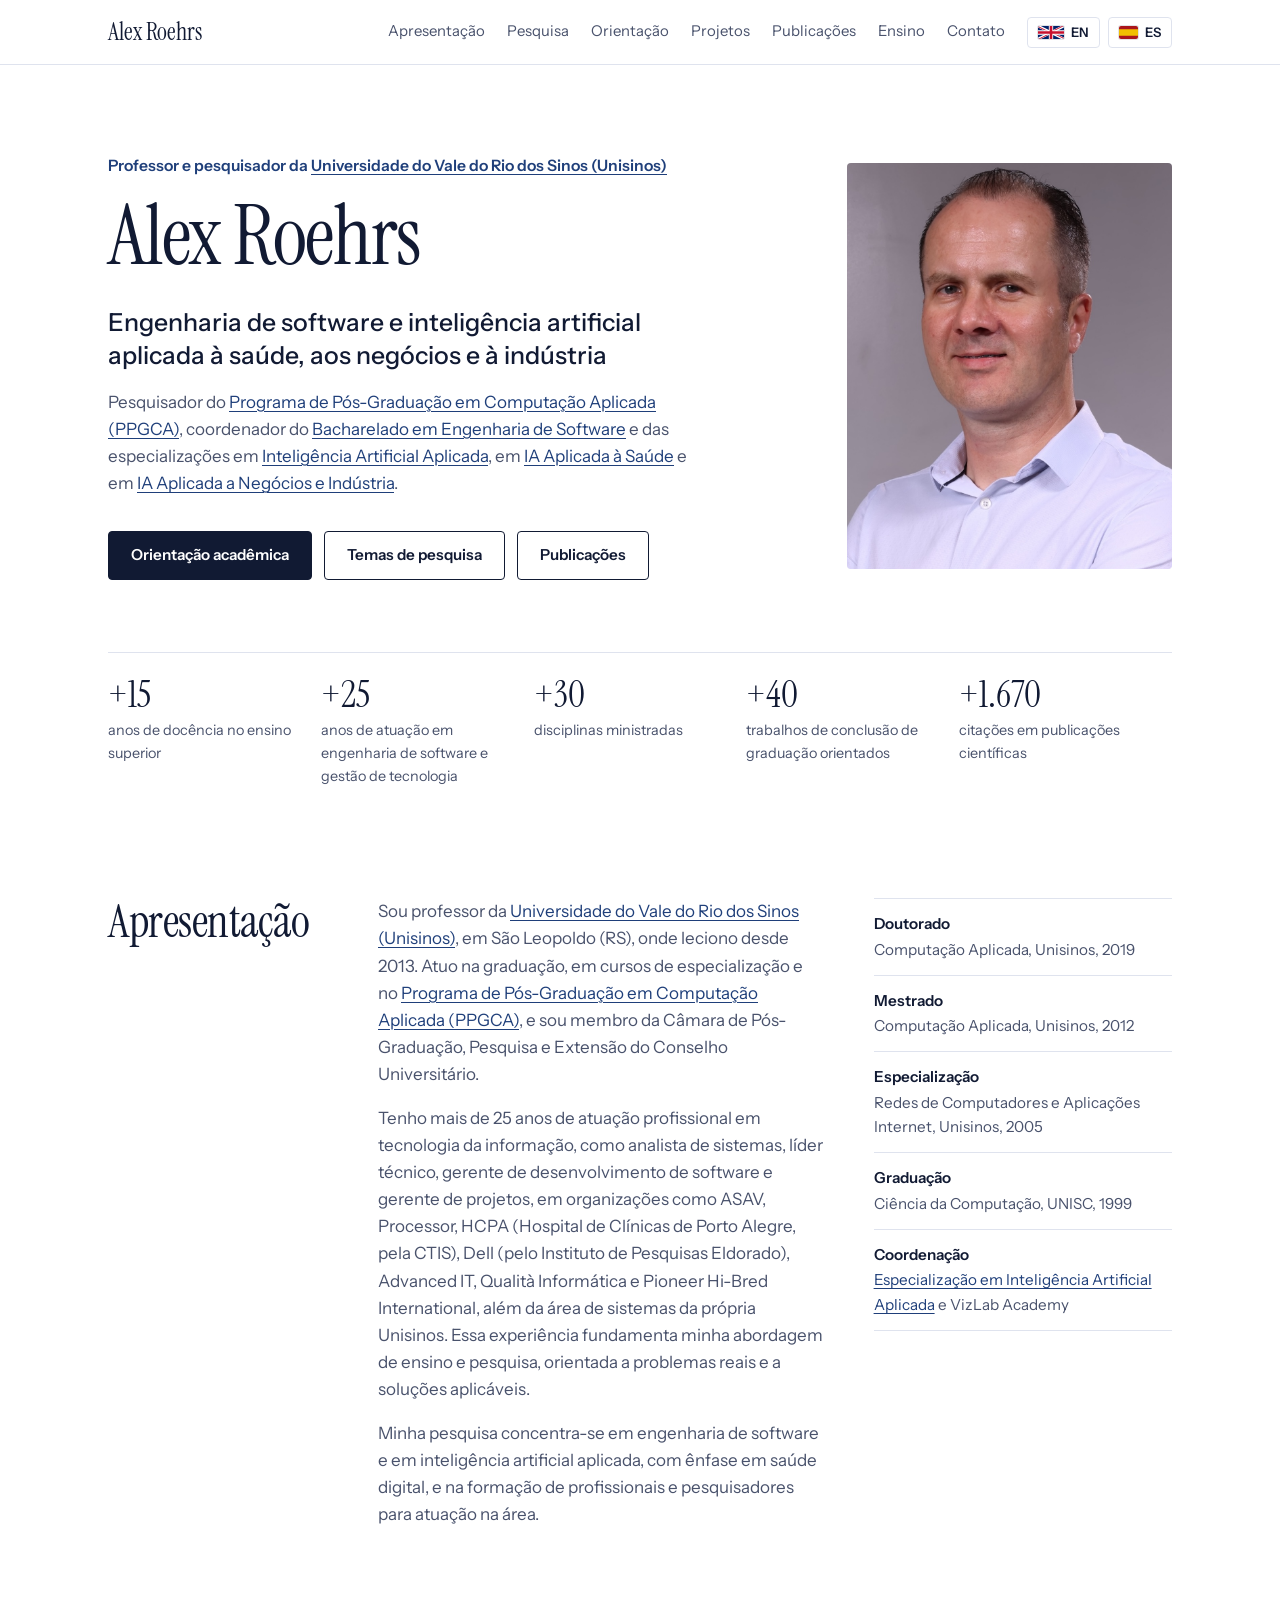
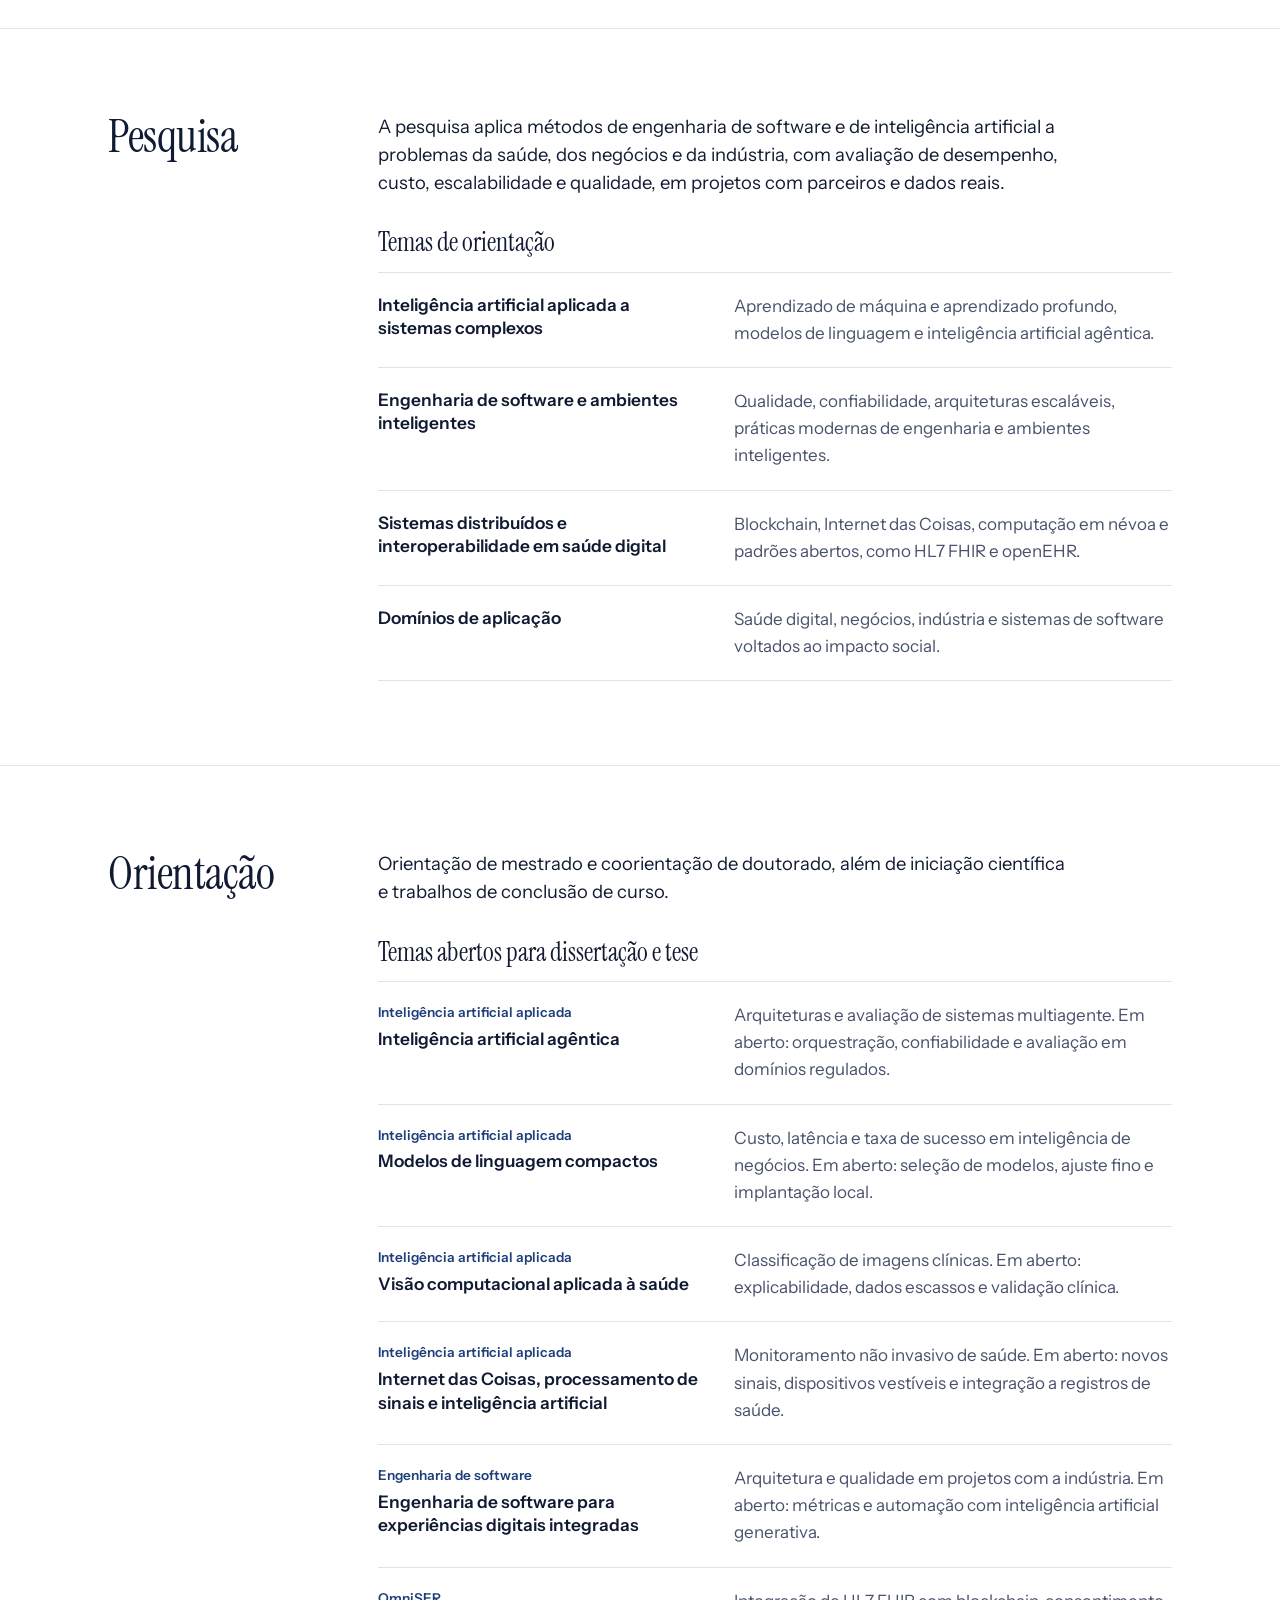
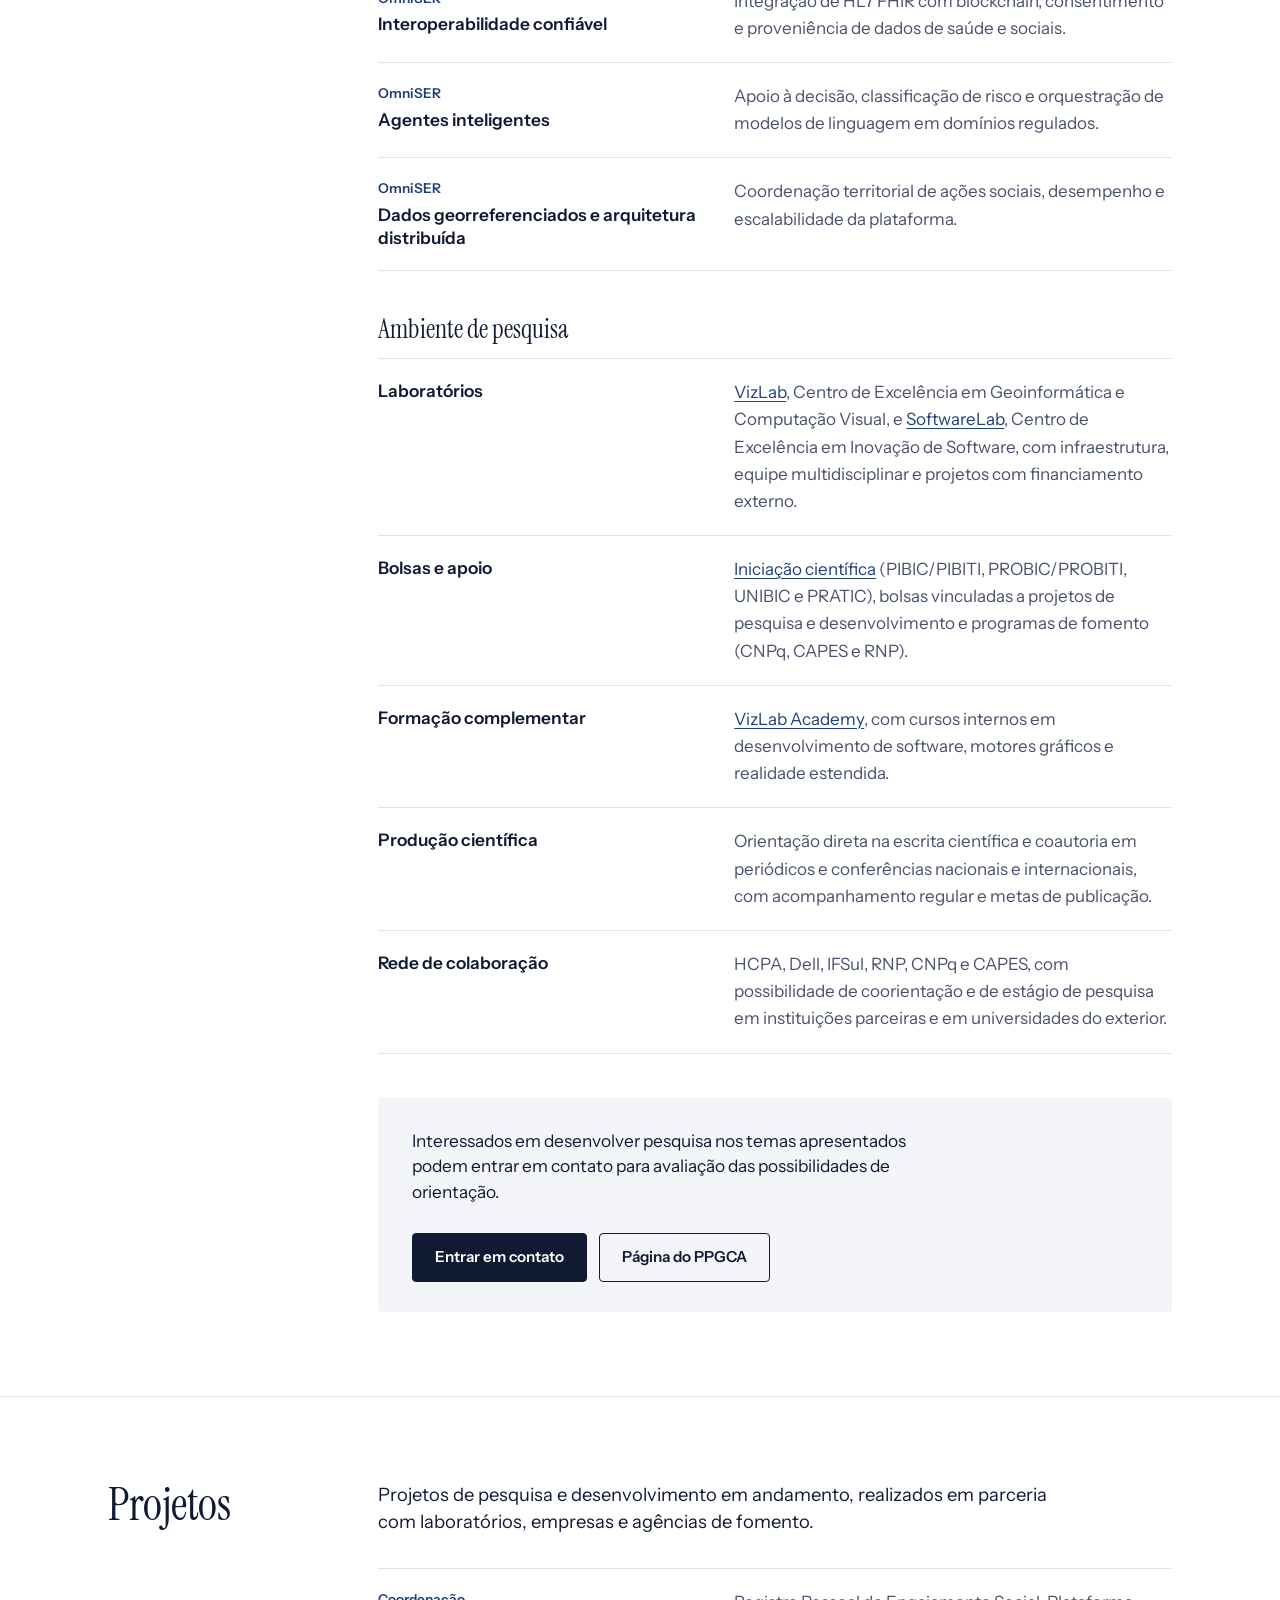
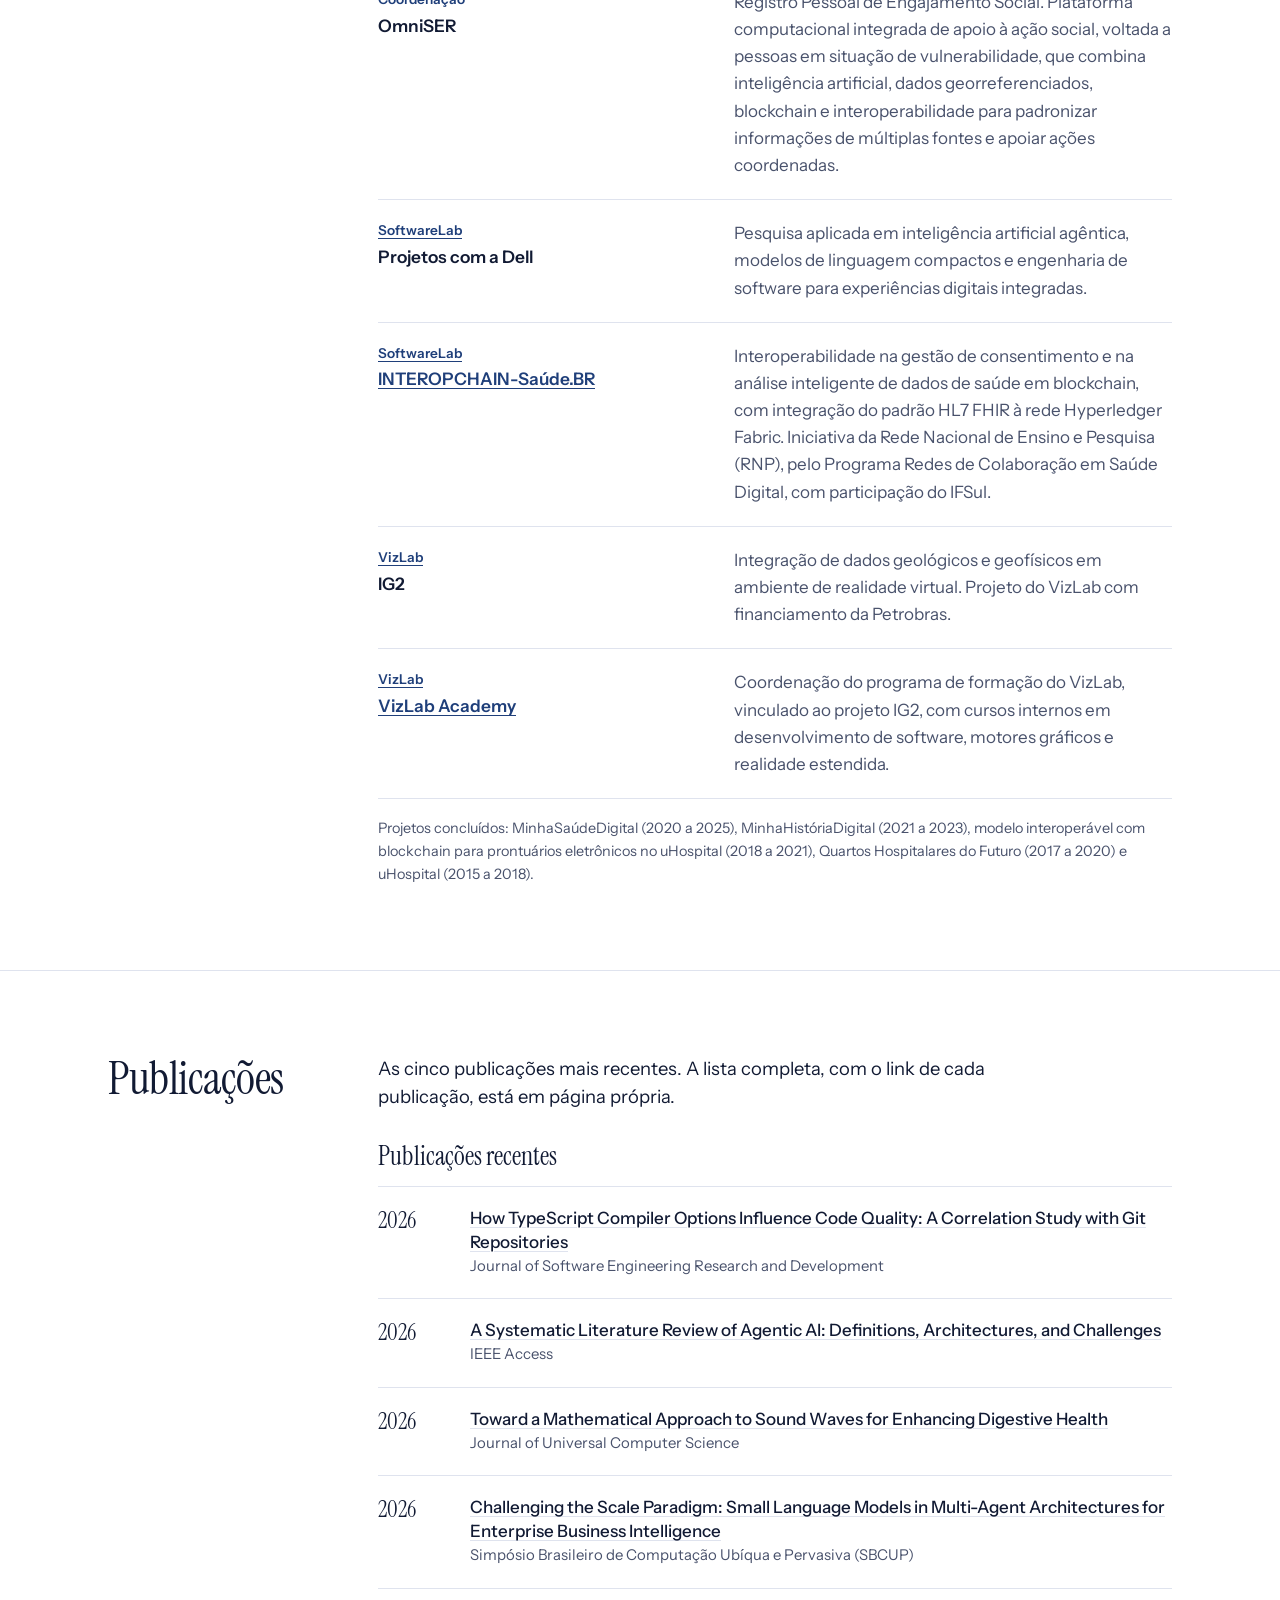
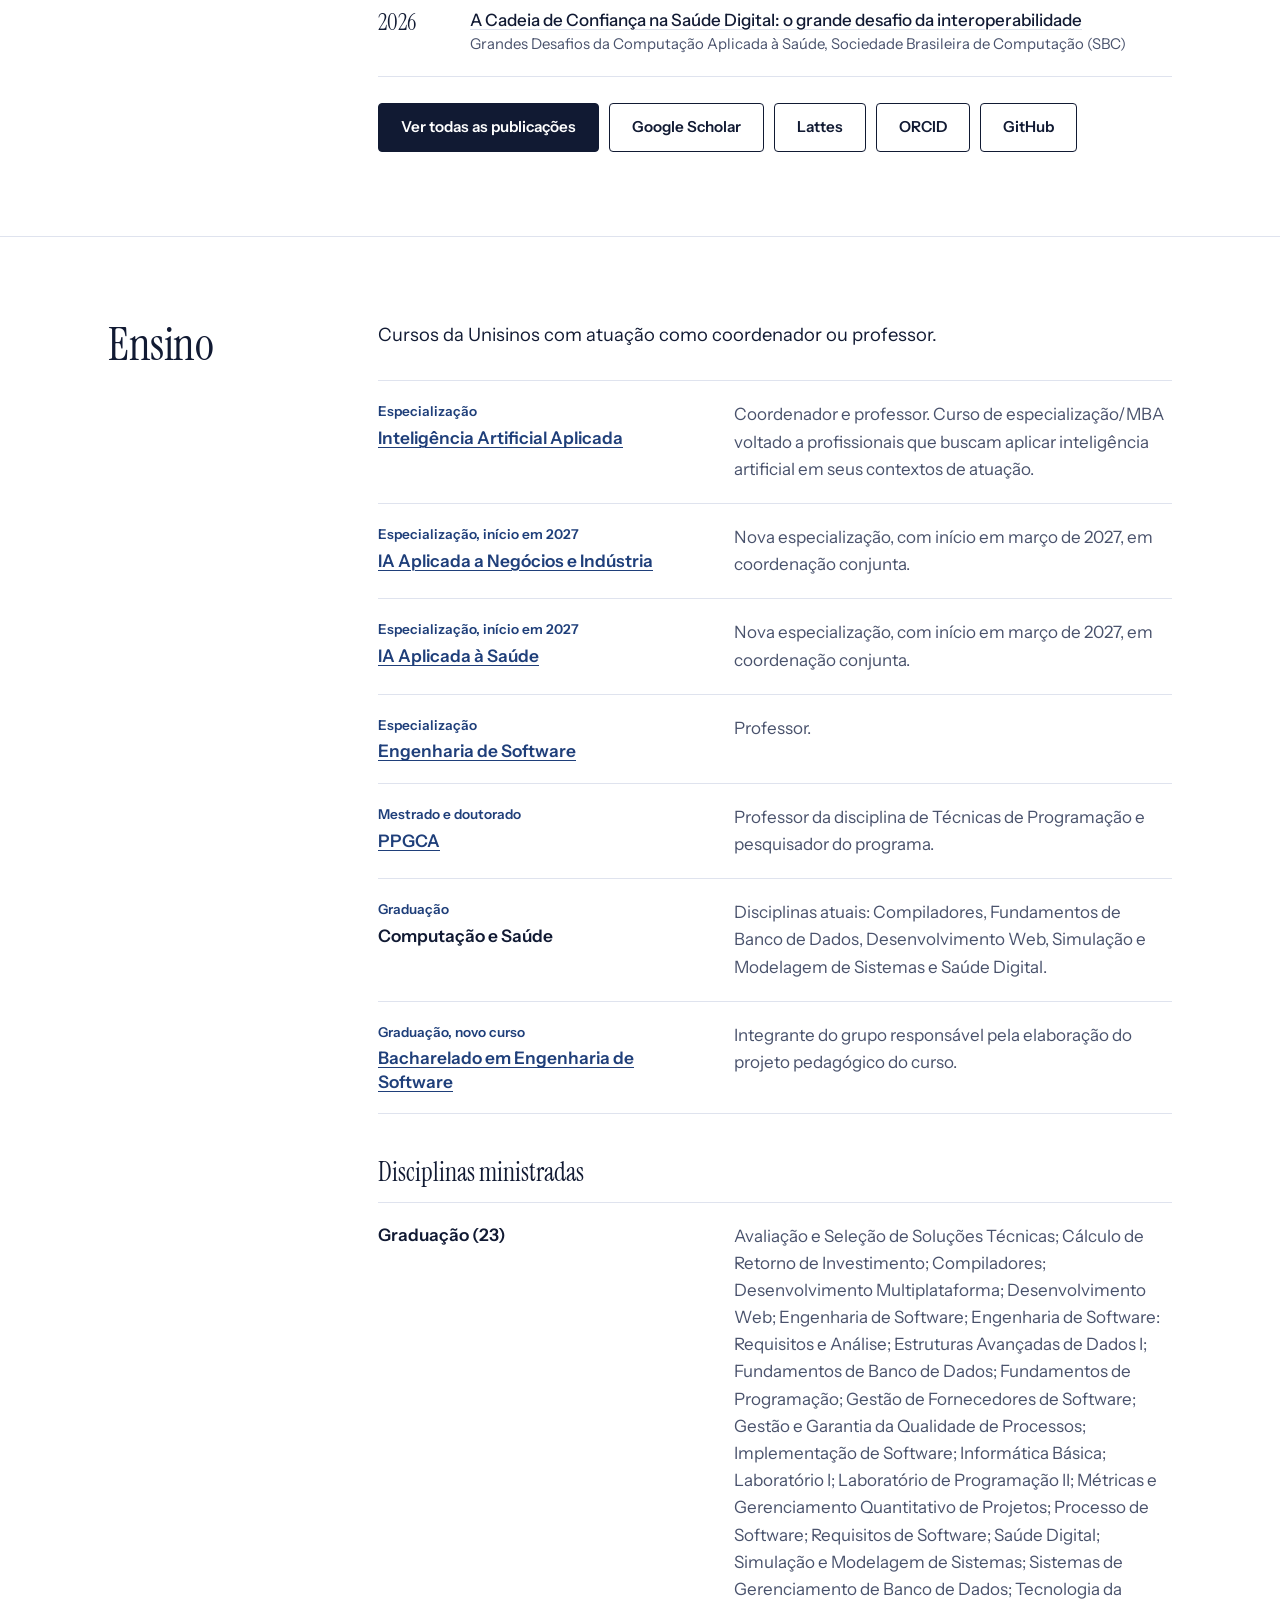
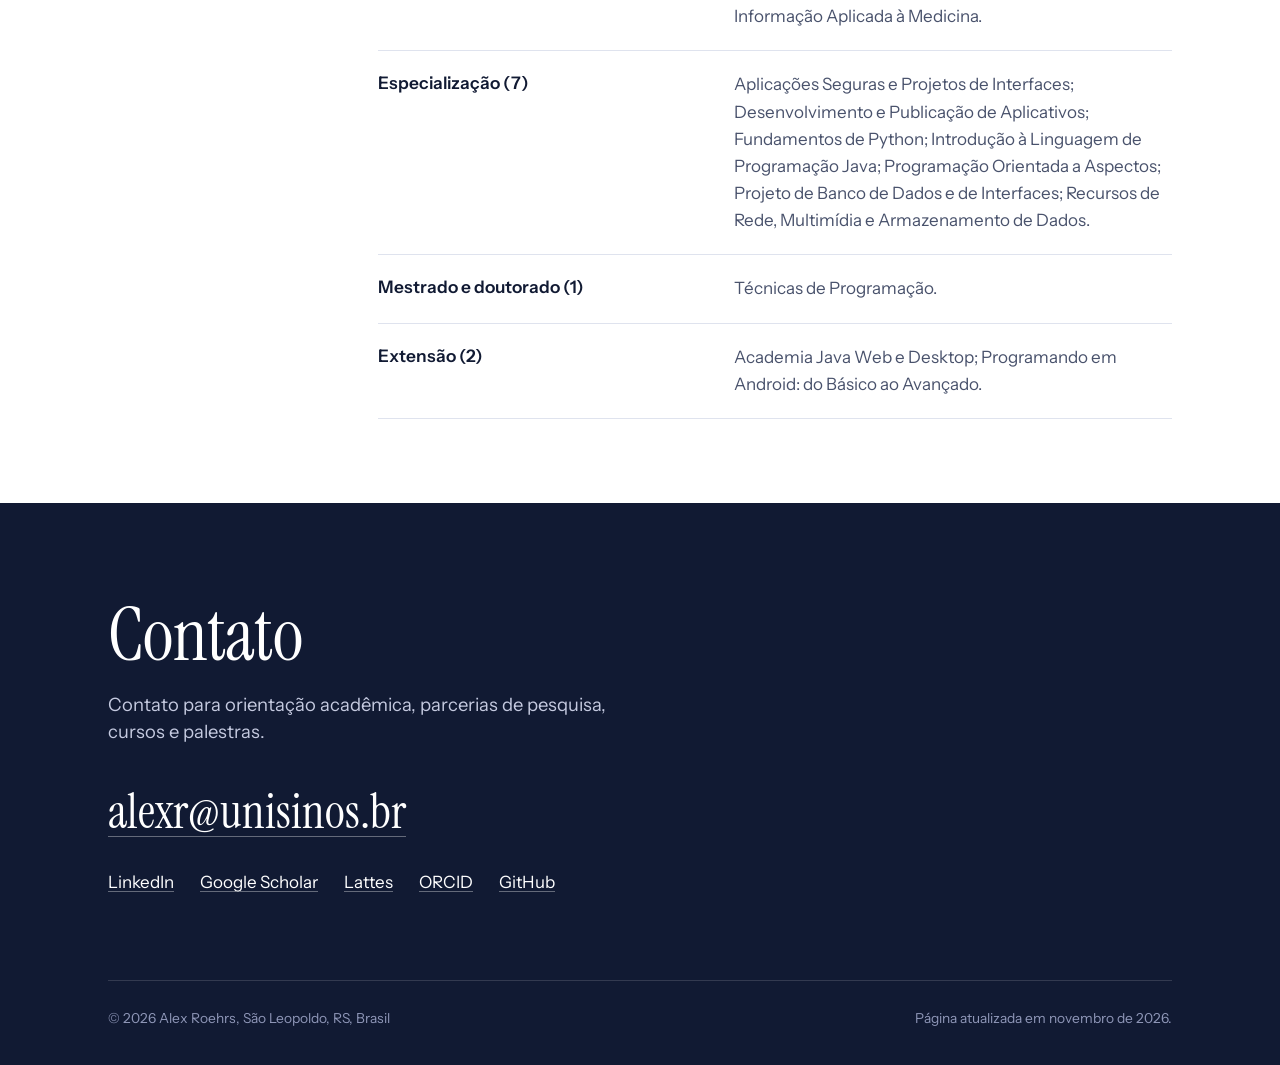
==== commit b1ed6d79: "Link e descrição do INTEROPCHAIN" ====
--- a/index.html
+++ b/index.html
@@ -62,7 +62,7 @@
 
 <section class="sec" id="projetos"><div class="wrap sec-grid">
   <h2>Projetos</h2>
-  <div><p class="intro">Projetos de pesquisa e desenvolvimento em andamento, realizados em parceria com laboratórios, empresas e agências de fomento.</p><ul class="rows"><li class="row"><div><span class="meta">Coordenação</span><h3>OmniSER</h3></div><p>Registro Pessoal de Engajamento Social. Plataforma computacional integrada de apoio à ação social, voltada a pessoas em situação de vulnerabilidade, que combina inteligência artificial, dados georreferenciados, blockchain e interoperabilidade para padronizar informações de múltiplas fontes e apoiar ações coordenadas.</p></li><li class="row"><div><span class="meta"><a href="https://unisinos.br/softwarelab/pt/" rel="noopener">SoftwareLab</a></span><h3>Projetos com a Dell</h3></div><p>Pesquisa aplicada em inteligência artificial agêntica, modelos de linguagem compactos e engenharia de software para experiências digitais integradas.</p></li><li class="row"><div><span class="meta"><a href="https://unisinos.br/softwarelab/pt/" rel="noopener">SoftwareLab</a></span><h3>INTEROPCHAIN-Saúde.BR</h3></div><p>Interoperabilidade de dados de saúde com blockchain, em projeto apoiado pela Rede Nacional de Ensino e Pesquisa (RNP), com participação do IFSul.</p></li><li class="row"><div><span class="meta"><a href="https://vizlab.unisinos.br/" rel="noopener">VizLab</a></span><h3>IG2</h3></div><p>Integração de dados geológicos e geofísicos em ambiente de realidade virtual. Projeto do VizLab com financiamento da Petrobras.</p></li><li class="row"><div><span class="meta"><a href="https://vizlab.unisinos.br/" rel="noopener">VizLab</a></span><h3><a href="https://vizlab.unisinos.br/academy.html" rel="noopener">VizLab Academy</a></h3></div><p>Coordenação do programa de formação do VizLab, vinculado ao projeto IG2, com cursos internos em desenvolvimento de software, motores gráficos e realidade estendida.</p></li></ul><p class="note">Projetos concluídos: MinhaSaúdeDigital (2020 a 2025), MinhaHistóriaDigital (2021 a 2023), modelo interoperável com blockchain para prontuários eletrônicos no uHospital (2018 a 2021), Quartos Hospitalares do Futuro (2017 a 2020) e uHospital (2015 a 2018).</p></div>
+  <div><p class="intro">Projetos de pesquisa e desenvolvimento em andamento, realizados em parceria com laboratórios, empresas e agências de fomento.</p><ul class="rows"><li class="row"><div><span class="meta">Coordenação</span><h3>OmniSER</h3></div><p>Registro Pessoal de Engajamento Social. Plataforma computacional integrada de apoio à ação social, voltada a pessoas em situação de vulnerabilidade, que combina inteligência artificial, dados georreferenciados, blockchain e interoperabilidade para padronizar informações de múltiplas fontes e apoiar ações coordenadas.</p></li><li class="row"><div><span class="meta"><a href="https://unisinos.br/softwarelab/pt/" rel="noopener">SoftwareLab</a></span><h3>Projetos com a Dell</h3></div><p>Pesquisa aplicada em inteligência artificial agêntica, modelos de linguagem compactos e engenharia de software para experiências digitais integradas.</p></li><li class="row"><div><span class="meta"><a href="https://unisinos.br/softwarelab/pt/" rel="noopener">SoftwareLab</a></span><h3><a href="https://if4health.charqueadas.ifsul.edu.br/interopchain/" rel="noopener">INTEROPCHAIN-Saúde.BR</a></h3></div><p>Interoperabilidade na gestão de consentimento e na análise inteligente de dados de saúde em blockchain, com integração do padrão HL7 FHIR à rede Hyperledger Fabric. Iniciativa da Rede Nacional de Ensino e Pesquisa (RNP), pelo Programa Redes de Colaboração em Saúde Digital, com participação do IFSul.</p></li><li class="row"><div><span class="meta"><a href="https://vizlab.unisinos.br/" rel="noopener">VizLab</a></span><h3>IG2</h3></div><p>Integração de dados geológicos e geofísicos em ambiente de realidade virtual. Projeto do VizLab com financiamento da Petrobras.</p></li><li class="row"><div><span class="meta"><a href="https://vizlab.unisinos.br/" rel="noopener">VizLab</a></span><h3><a href="https://vizlab.unisinos.br/academy.html" rel="noopener">VizLab Academy</a></h3></div><p>Coordenação do programa de formação do VizLab, vinculado ao projeto IG2, com cursos internos em desenvolvimento de software, motores gráficos e realidade estendida.</p></li></ul><p class="note">Projetos concluídos: MinhaSaúdeDigital (2020 a 2025), MinhaHistóriaDigital (2021 a 2023), modelo interoperável com blockchain para prontuários eletrônicos no uHospital (2018 a 2021), Quartos Hospitalares do Futuro (2017 a 2020) e uHospital (2015 a 2018).</p></div>
 </div></section>
 
 <section class="sec" id="publicacoes"><div class="wrap sec-grid">
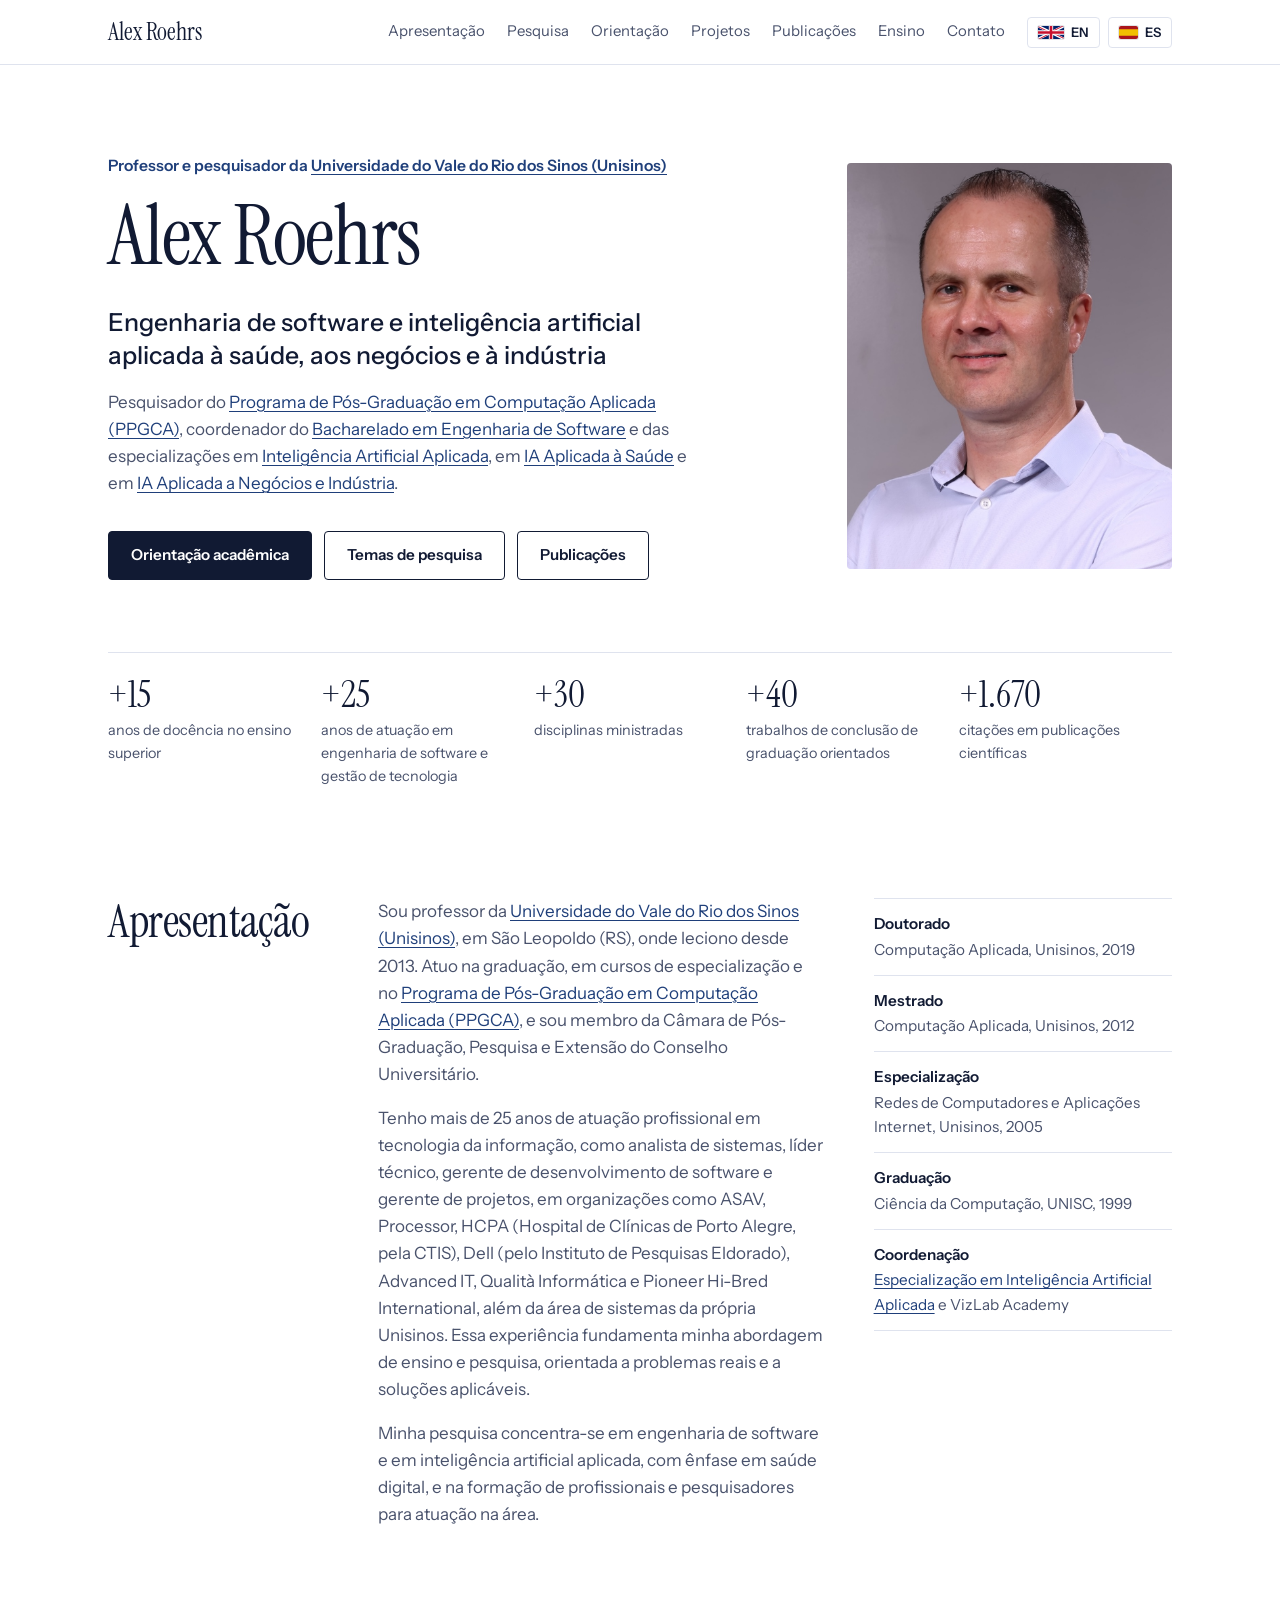
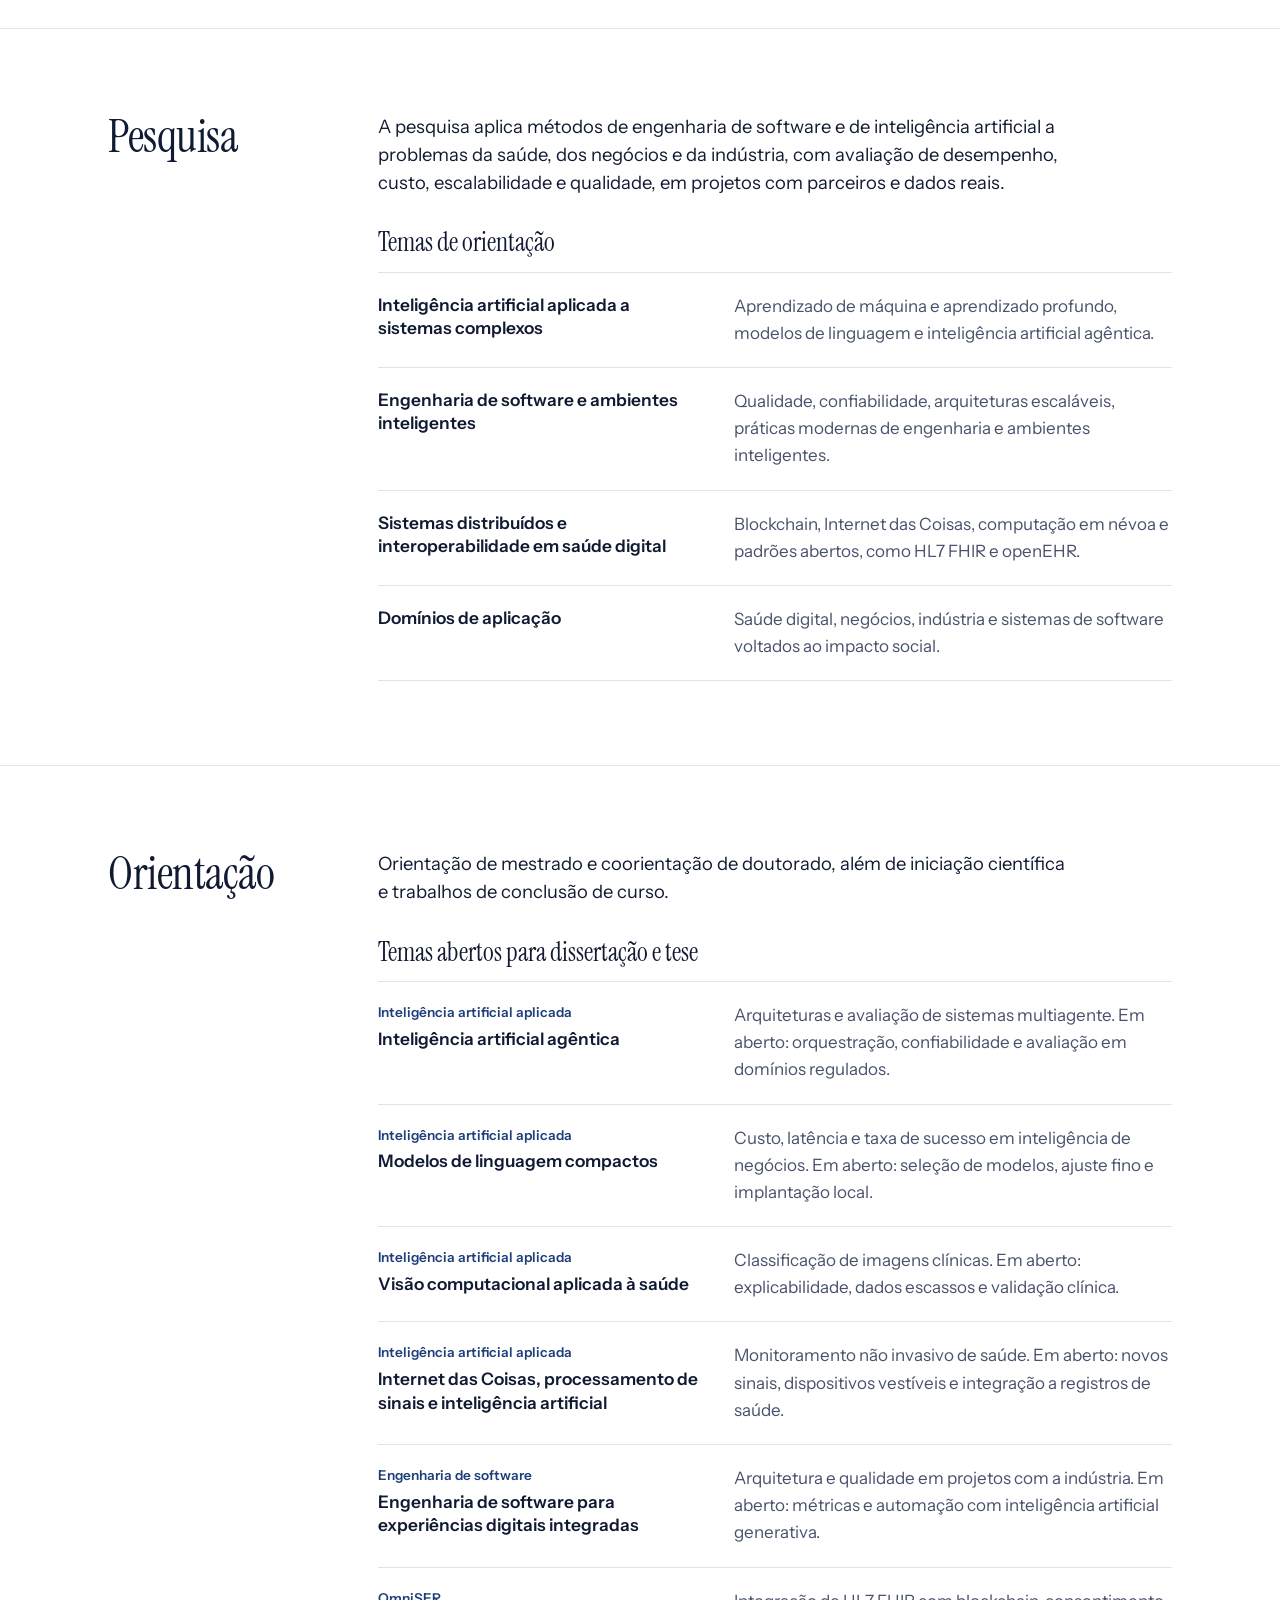
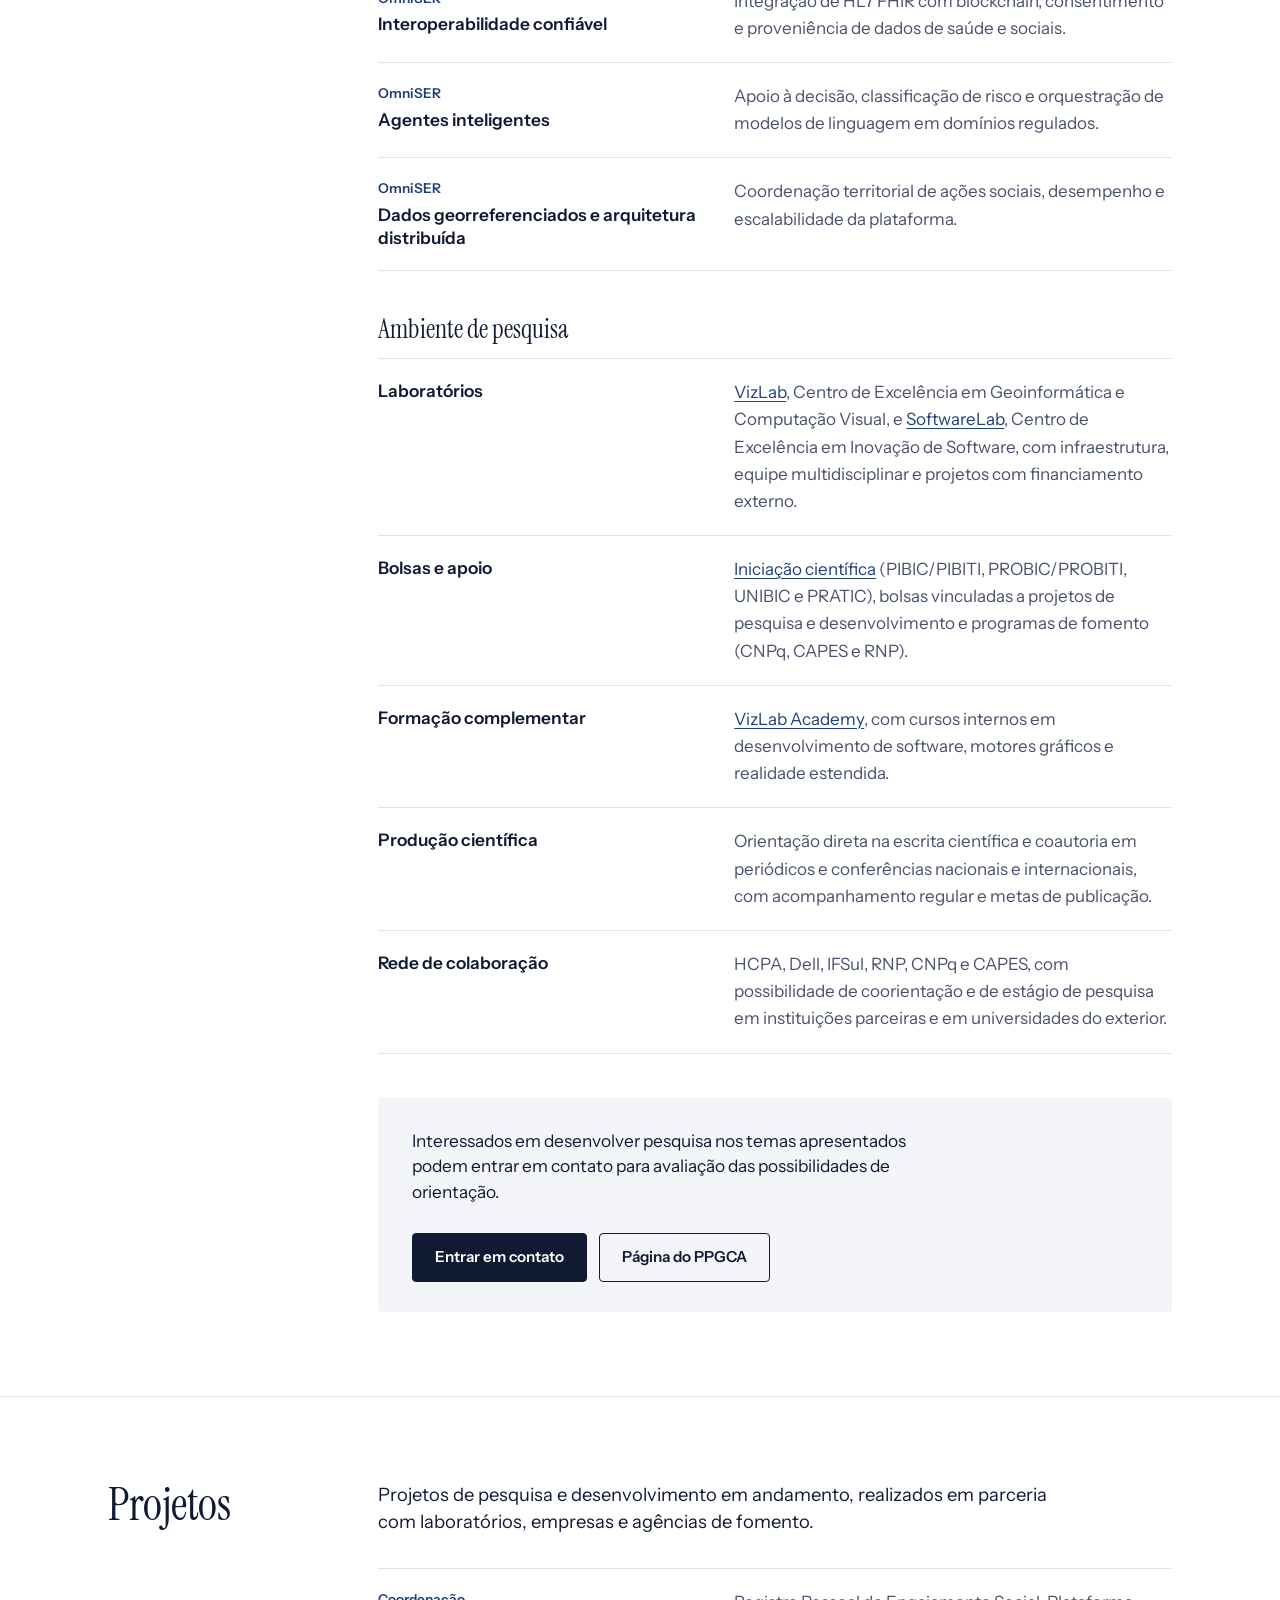
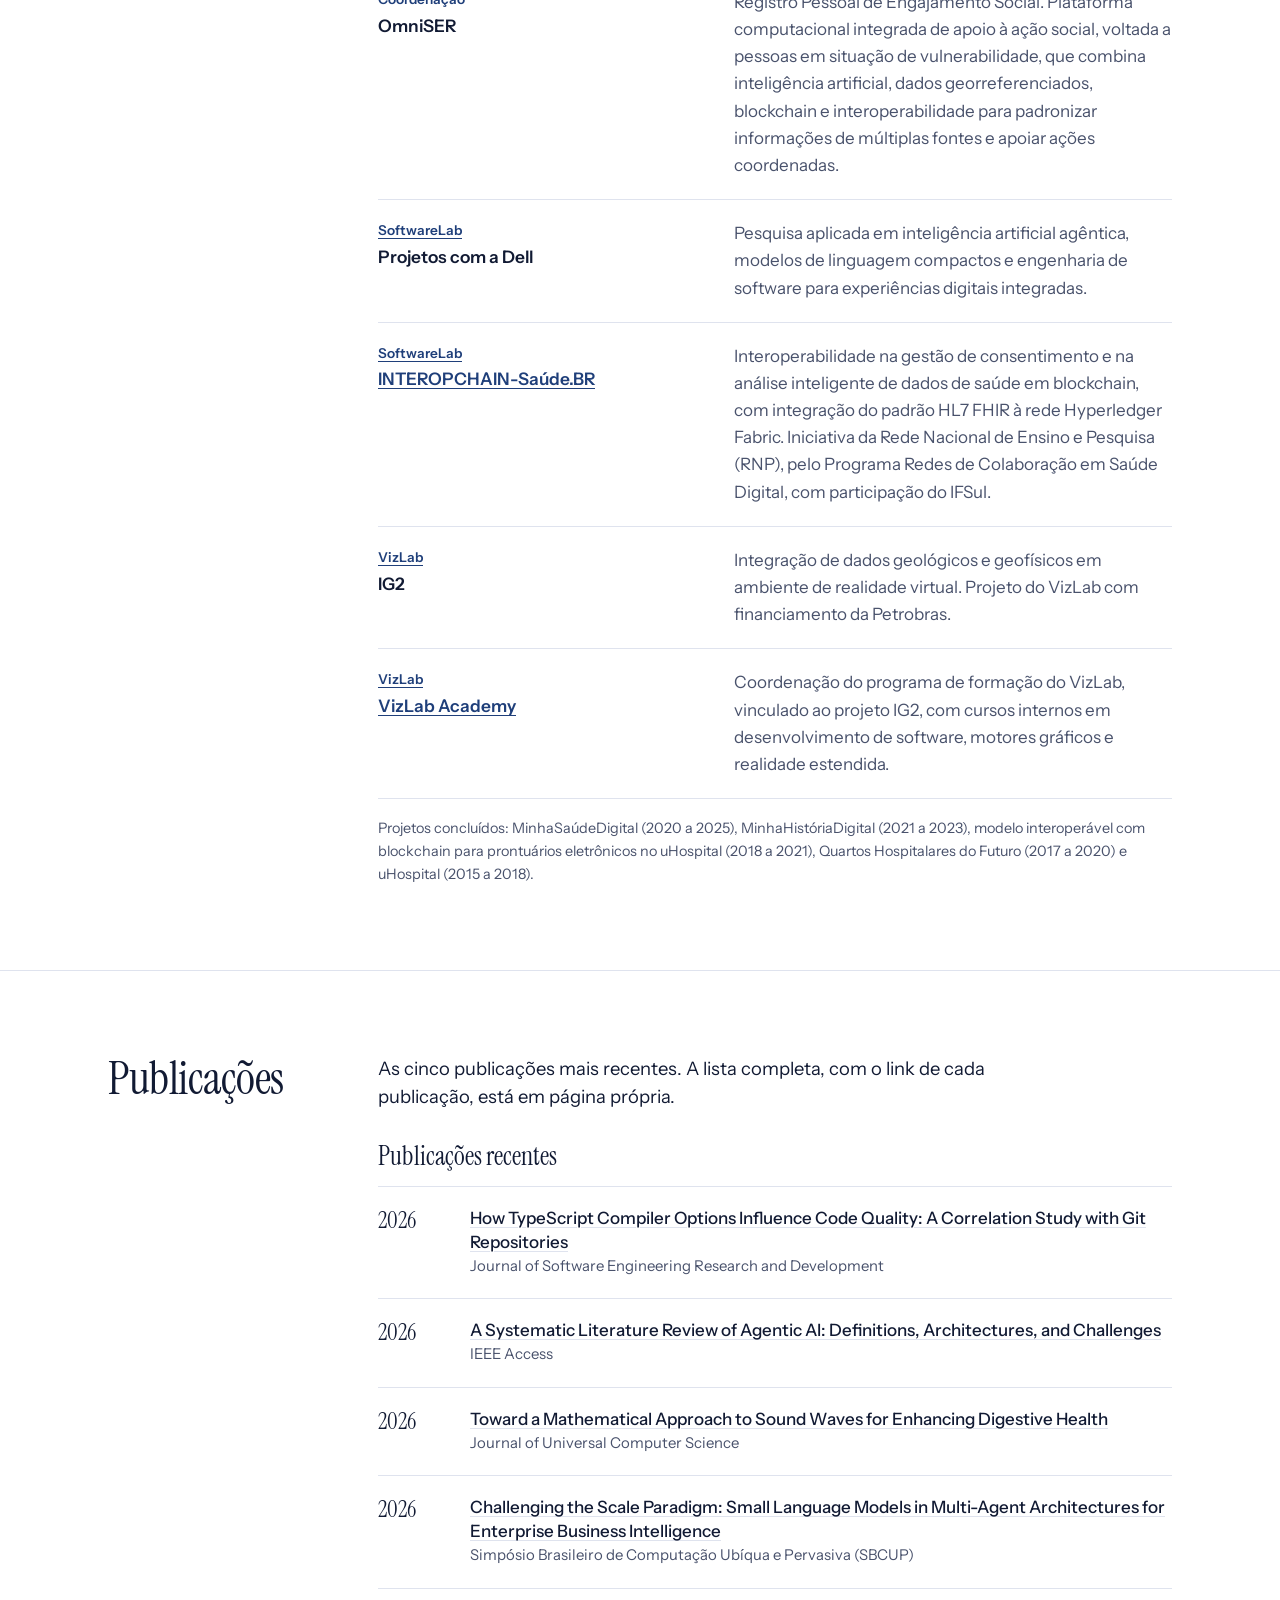
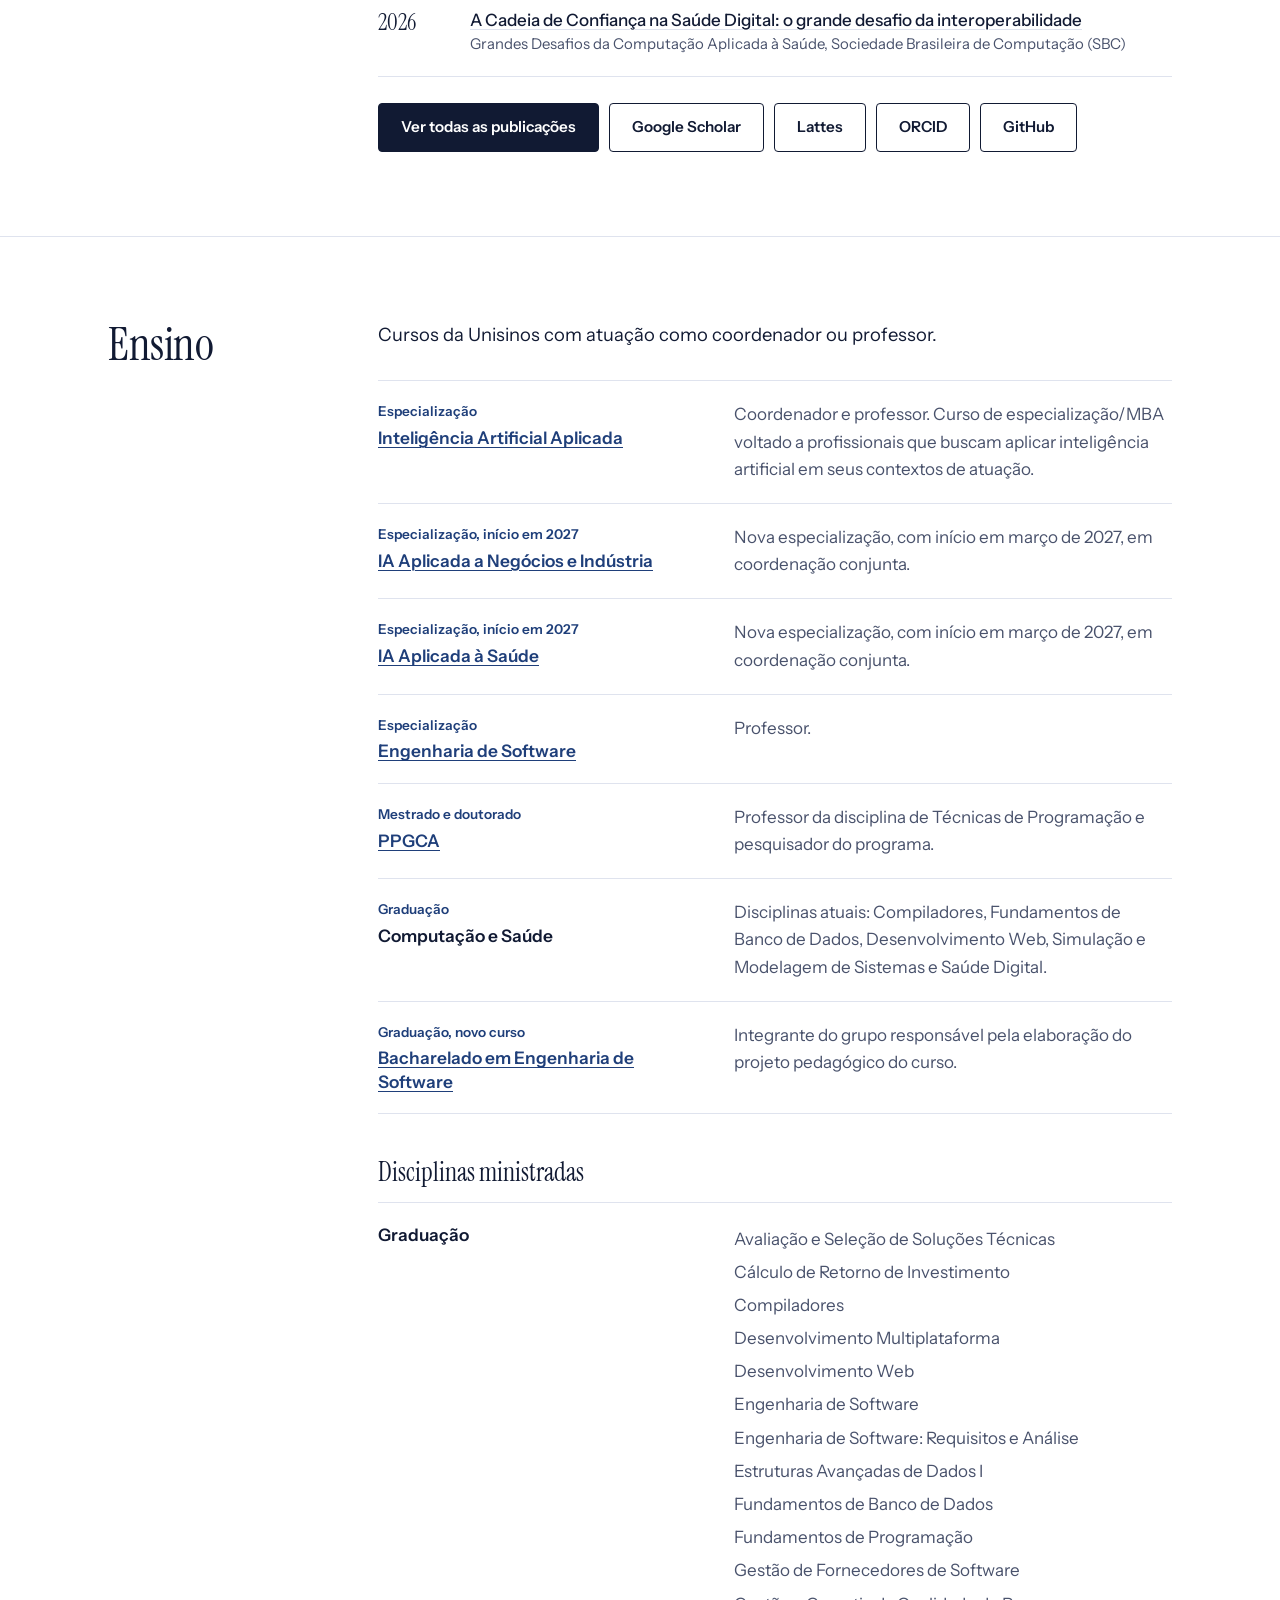
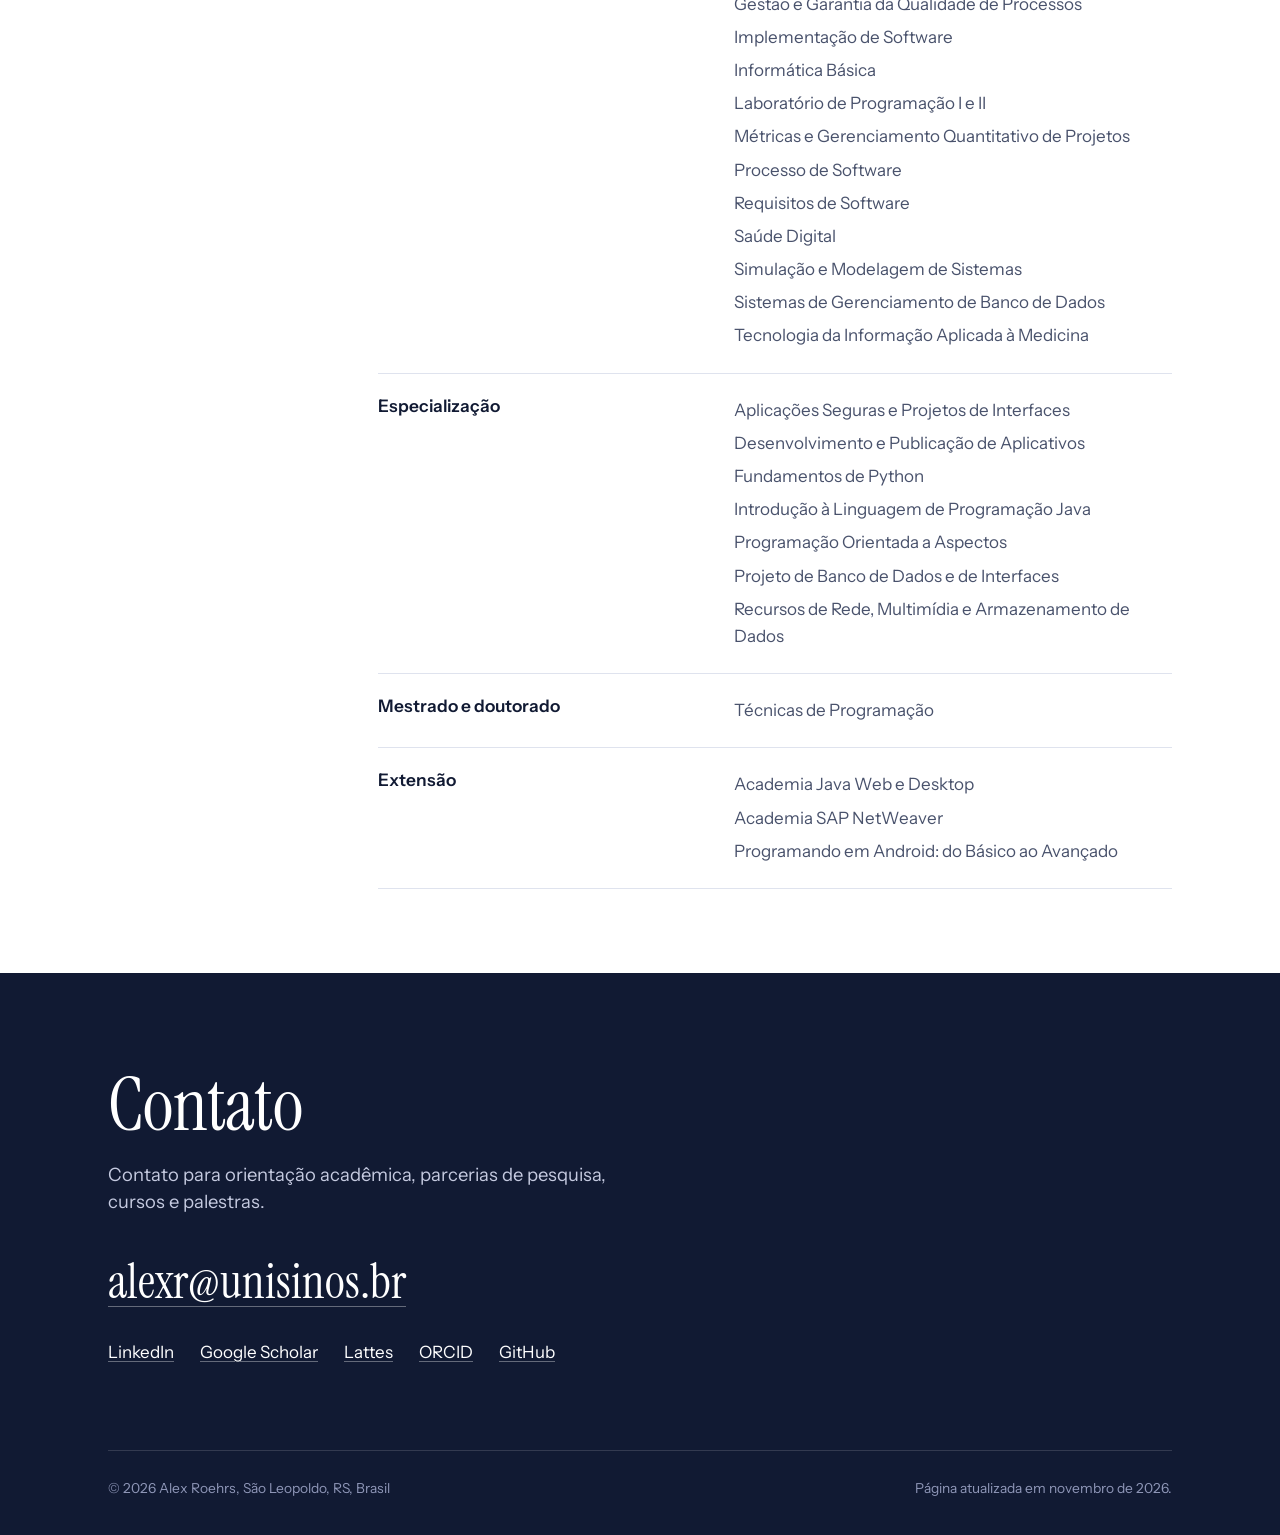
==== commit 9a2855db: "Disciplinas em lista e Academia SAP NetWeaver" ====
--- a/index.html
+++ b/index.html
@@ -72,13 +72,13 @@
 
 <section class="sec" id="ensino"><div class="wrap sec-grid">
   <h2>Ensino</h2>
-  <div><p class="intro">Cursos da Unisinos com atuação como coordenador ou professor.</p><ul class="rows"><li class="row"><div><span class="meta">Especialização</span><h3><a href="https://www.unisinos.br/pos/mba-e-especializacao/inteligencia-artificial-aplicada" rel="noopener">Inteligência Artificial Aplicada</a></h3></div><p>Coordenador e professor. Curso de especialização/MBA voltado a profissionais que buscam aplicar inteligência artificial em seus contextos de atuação.</p></li><li class="row"><div><span class="meta">Especialização, início em 2027</span><h3><a href="https://www.unisinos.br/pos/mba-e-especializacao/inteligencia-artificial-aplicada-a-negocios-e-industria" rel="noopener">IA Aplicada a Negócios e Indústria</a></h3></div><p>Nova especialização, com início em março de 2027, em coordenação conjunta.</p></li><li class="row"><div><span class="meta">Especialização, início em 2027</span><h3><a href="https://www.unisinos.br/pos/mba-e-especializacao/inteligencia-artificial-aplicada-a-saude" rel="noopener">IA Aplicada à Saúde</a></h3></div><p>Nova especialização, com início em março de 2027, em coordenação conjunta.</p></li><li class="row"><div><span class="meta">Especialização</span><h3><a href="https://www.unisinos.br/pos/mba-e-especializacao/engenharia-de-software" rel="noopener">Engenharia de Software</a></h3></div><p>Professor.</p></li><li class="row"><div><span class="meta">Mestrado e doutorado</span><h3><a href="https://www.unisinos.br/pos/mestrado-e-doutorado/computacao-aplicada" rel="noopener">PPGCA</a></h3></div><p>Professor da disciplina de Técnicas de Programação e pesquisador do programa.</p></li><li class="row"><div><span class="meta">Graduação</span><h3>Computação e Saúde</h3></div><p>Disciplinas atuais: Compiladores, Fundamentos de Banco de Dados, Desenvolvimento Web, Simulação e Modelagem de Sistemas e Saúde Digital.</p></li><li class="row"><div><span class="meta">Graduação, novo curso</span><h3><a href="https://www.unisinos.br/graduacao/cursos/engenharia-de-software/sao-leopoldo" rel="noopener">Bacharelado em Engenharia de Software</a></h3></div><p>Integrante do grupo responsável pela elaboração do projeto pedagógico do curso.</p></li></ul><h3 class="sub">Disciplinas ministradas</h3><ul class="rows"><li class="row"><h3>Graduação (23)</h3><p>Avaliação e Seleção de Soluções Técnicas; Cálculo de Retorno de Investimento; Compiladores; Desenvolvimento Multiplataforma; Desenvolvimento Web; Engenharia de Software; Engenharia de Software: Requisitos e Análise; Estruturas Avançadas de Dados I; Fundamentos de Banco de Dados; Fundamentos de Programação; Gestão de Fornecedores de Software; Gestão e Garantia da Qualidade de Processos; Implementação de Software; Informática Básica; Laboratório I; Laboratório de Programação II; Métricas e Gerenciamento Quantitativo de Projetos; Processo de Software; Requisitos de Software; Saúde Digital; Simulação e Modelagem de Sistemas; Sistemas de Gerenciamento de Banco de Dados; Tecnologia da Informação Aplicada à Medicina.</p></li><li class="row"><h3>Especialização (7)</h3><p>Aplicações Seguras e Projetos de Interfaces; Desenvolvimento e Publicação de Aplicativos; Fundamentos de Python; Introdução à Linguagem de Programação Java; Programação Orientada a Aspectos; Projeto de Banco de Dados e de Interfaces; Recursos de Rede, Multimídia e Armazenamento de Dados.</p></li><li class="row"><h3>Mestrado e doutorado (1)</h3><p>Técnicas de Programação.</p></li><li class="row"><h3>Extensão (2)</h3><p>Academia Java Web e Desktop; Programando em Android: do Básico ao Avançado.</p></li></ul></div>
+  <div><p class="intro">Cursos da Unisinos com atuação como coordenador ou professor.</p><ul class="rows"><li class="row"><div><span class="meta">Especialização</span><h3><a href="https://www.unisinos.br/pos/mba-e-especializacao/inteligencia-artificial-aplicada" rel="noopener">Inteligência Artificial Aplicada</a></h3></div><p>Coordenador e professor. Curso de especialização/MBA voltado a profissionais que buscam aplicar inteligência artificial em seus contextos de atuação.</p></li><li class="row"><div><span class="meta">Especialização, início em 2027</span><h3><a href="https://www.unisinos.br/pos/mba-e-especializacao/inteligencia-artificial-aplicada-a-negocios-e-industria" rel="noopener">IA Aplicada a Negócios e Indústria</a></h3></div><p>Nova especialização, com início em março de 2027, em coordenação conjunta.</p></li><li class="row"><div><span class="meta">Especialização, início em 2027</span><h3><a href="https://www.unisinos.br/pos/mba-e-especializacao/inteligencia-artificial-aplicada-a-saude" rel="noopener">IA Aplicada à Saúde</a></h3></div><p>Nova especialização, com início em março de 2027, em coordenação conjunta.</p></li><li class="row"><div><span class="meta">Especialização</span><h3><a href="https://www.unisinos.br/pos/mba-e-especializacao/engenharia-de-software" rel="noopener">Engenharia de Software</a></h3></div><p>Professor.</p></li><li class="row"><div><span class="meta">Mestrado e doutorado</span><h3><a href="https://www.unisinos.br/pos/mestrado-e-doutorado/computacao-aplicada" rel="noopener">PPGCA</a></h3></div><p>Professor da disciplina de Técnicas de Programação e pesquisador do programa.</p></li><li class="row"><div><span class="meta">Graduação</span><h3>Computação e Saúde</h3></div><p>Disciplinas atuais: Compiladores, Fundamentos de Banco de Dados, Desenvolvimento Web, Simulação e Modelagem de Sistemas e Saúde Digital.</p></li><li class="row"><div><span class="meta">Graduação, novo curso</span><h3><a href="https://www.unisinos.br/graduacao/cursos/engenharia-de-software/sao-leopoldo" rel="noopener">Bacharelado em Engenharia de Software</a></h3></div><p>Integrante do grupo responsável pela elaboração do projeto pedagógico do curso.</p></li></ul><h3 class="sub">Disciplinas ministradas</h3><ul class="rows"><li class="row"><h3>Graduação</h3><ul class="plain"><li>Avaliação e Seleção de Soluções Técnicas</li><li>Cálculo de Retorno de Investimento</li><li>Compiladores</li><li>Desenvolvimento Multiplataforma</li><li>Desenvolvimento Web</li><li>Engenharia de Software</li><li>Engenharia de Software: Requisitos e Análise</li><li>Estruturas Avançadas de Dados I</li><li>Fundamentos de Banco de Dados</li><li>Fundamentos de Programação</li><li>Gestão de Fornecedores de Software</li><li>Gestão e Garantia da Qualidade de Processos</li><li>Implementação de Software</li><li>Informática Básica</li><li>Laboratório de Programação I e II</li><li>Métricas e Gerenciamento Quantitativo de Projetos</li><li>Processo de Software</li><li>Requisitos de Software</li><li>Saúde Digital</li><li>Simulação e Modelagem de Sistemas</li><li>Sistemas de Gerenciamento de Banco de Dados</li><li>Tecnologia da Informação Aplicada à Medicina</li></ul></li><li class="row"><h3>Especialização</h3><ul class="plain"><li>Aplicações Seguras e Projetos de Interfaces</li><li>Desenvolvimento e Publicação de Aplicativos</li><li>Fundamentos de Python</li><li>Introdução à Linguagem de Programação Java</li><li>Programação Orientada a Aspectos</li><li>Projeto de Banco de Dados e de Interfaces</li><li>Recursos de Rede, Multimídia e Armazenamento de Dados</li></ul></li><li class="row"><h3>Mestrado e doutorado</h3><ul class="plain"><li>Técnicas de Programação</li></ul></li><li class="row"><h3>Extensão</h3><ul class="plain"><li>Academia Java Web e Desktop</li><li>Academia SAP NetWeaver</li><li>Programando em Android: do Básico ao Avançado</li></ul></li></ul></div>
 </div></section>
 
 <section class="contact" id="contato"><div class="wrap">
   <h2>Contato</h2>
   <p class="intro">Contato para orientação acadêmica, parcerias de pesquisa, cursos e palestras.</p>
-  <a class="mail" href="mailto:alexr@unisinos.br">alexr@unisinos.br</a>
+  <a class="mail" href="mailto:alexr@unisinos.br"><span>alexr@unisinos.br</span></a>
   <ul class="profiles"><li><a href="https://www.linkedin.com/in/alexroehrs/" rel="me noopener">LinkedIn</a></li><li><a href="https://scholar.google.com.br/citations?user=oyqxVYIAAAAJ&amp;hl=en" rel="me noopener">Google Scholar</a></li><li><a href="https://busca-cv-lattes.cnpq.br/curriculo/7563231619126505" rel="me noopener">Lattes</a></li><li><a href="https://orcid.org/0000-0003-0312-1310" rel="me noopener">ORCID</a></li><li><a href="https://github.com/alexroehrs" rel="me noopener">GitHub</a></li></ul>
   <div class="foot"><span>&copy; 2026 Alex Roehrs, São Leopoldo, RS, Brasil</span><span>Página atualizada em novembro de 2026.</span></div>
 </div></section>
--- a/assets/site.css
+++ b/assets/site.css
@@ -77,6 +77,13 @@
 .quick li:last-child{border-bottom:1px solid var(--line)}
 .quick b{display:block;color:var(--ink);font-weight:600;margin-bottom:1px}
 .rows{margin:0;padding:0;list-style:none}
+.plain{margin:0;padding:0;list-style:none}
+.plain li{padding:3px 0}
+.ico{flex:none;width:22px;height:22px;color:var(--accent)}
+.row h3.has-ico{display:flex;align-items:flex-start;gap:12px}
+.row h3.has-ico .ico{margin-top:.08em}
+.contact .mail{display:inline-flex;align-items:center;gap:.4em}
+.contact .mail .ico{color:inherit;width:.8em;height:.8em;stroke-width:1.2}
 .row{display:grid;grid-template-columns:minmax(0,1fr) minmax(0,1.35fr);gap:32px;padding:20px 0;border-top:1px solid var(--line)}
 .rows .row:last-child{border-bottom:1px solid var(--line)}
 .row p{margin:0}
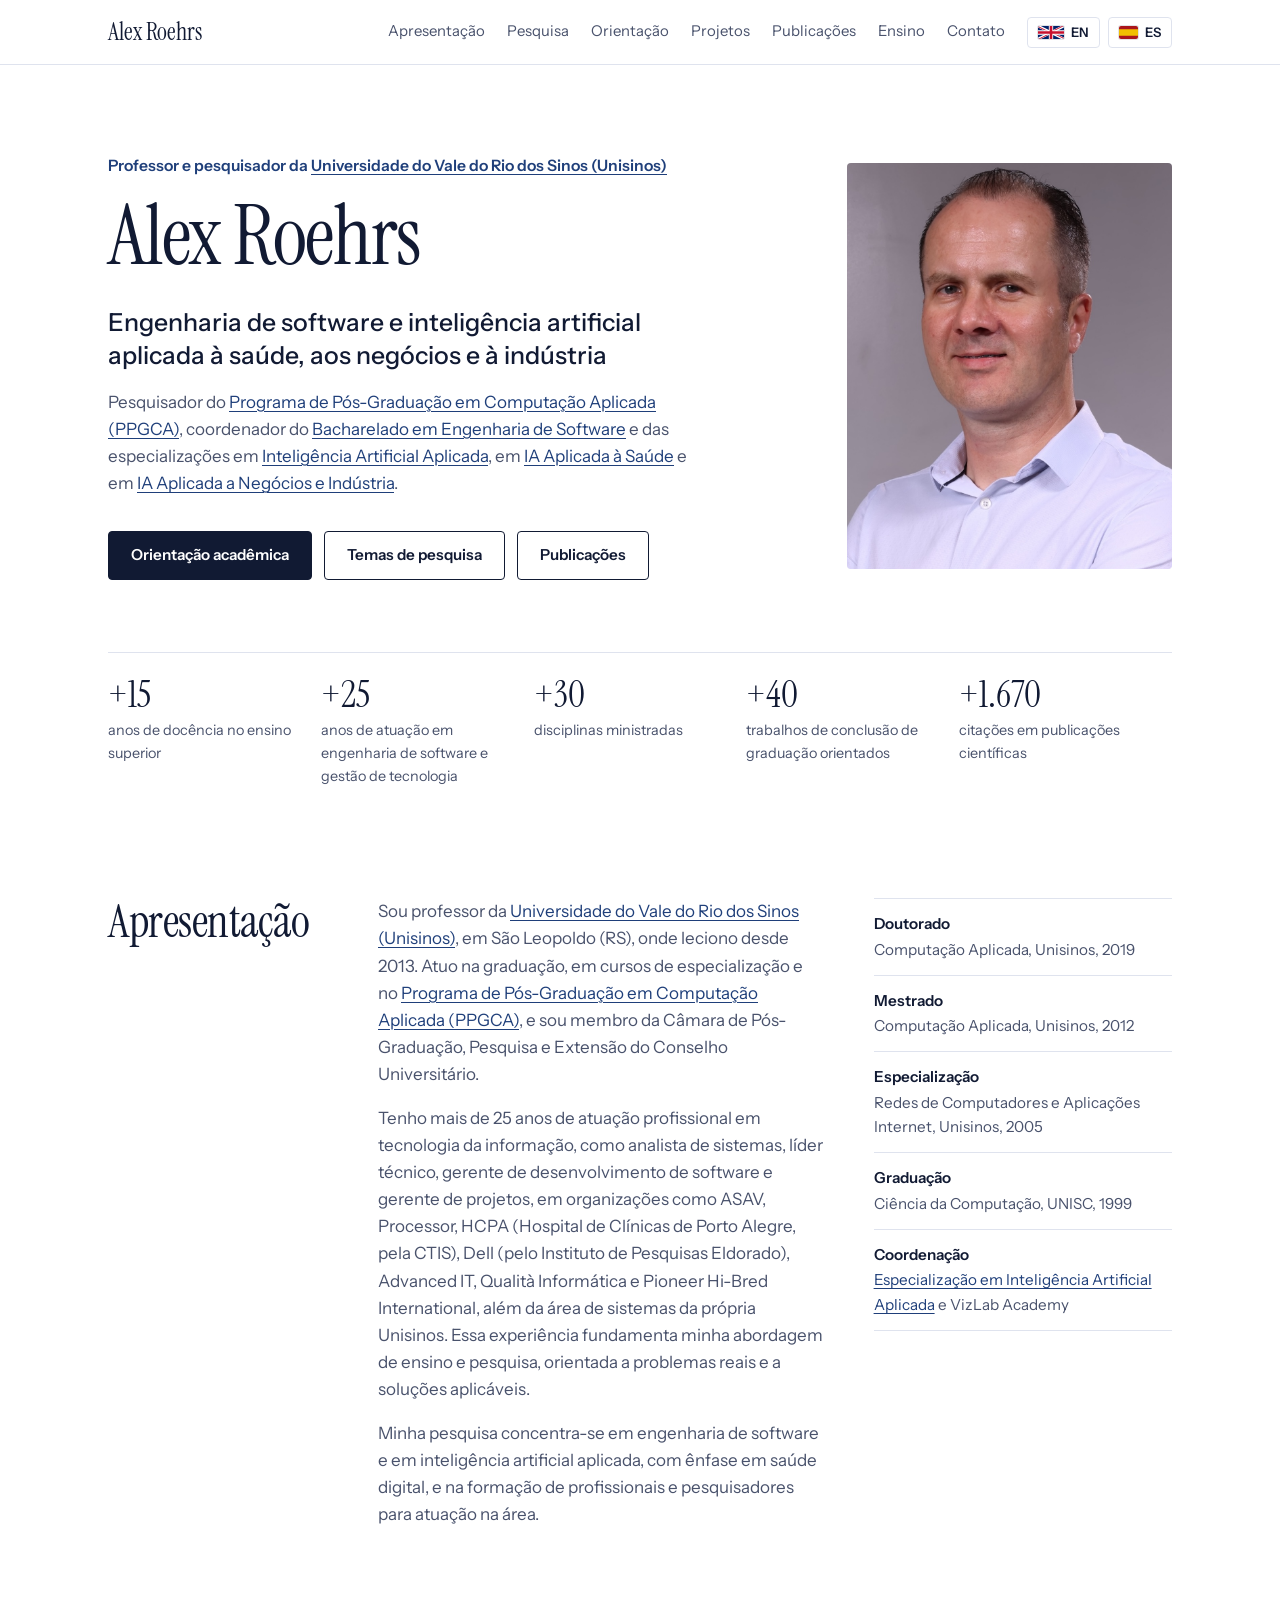
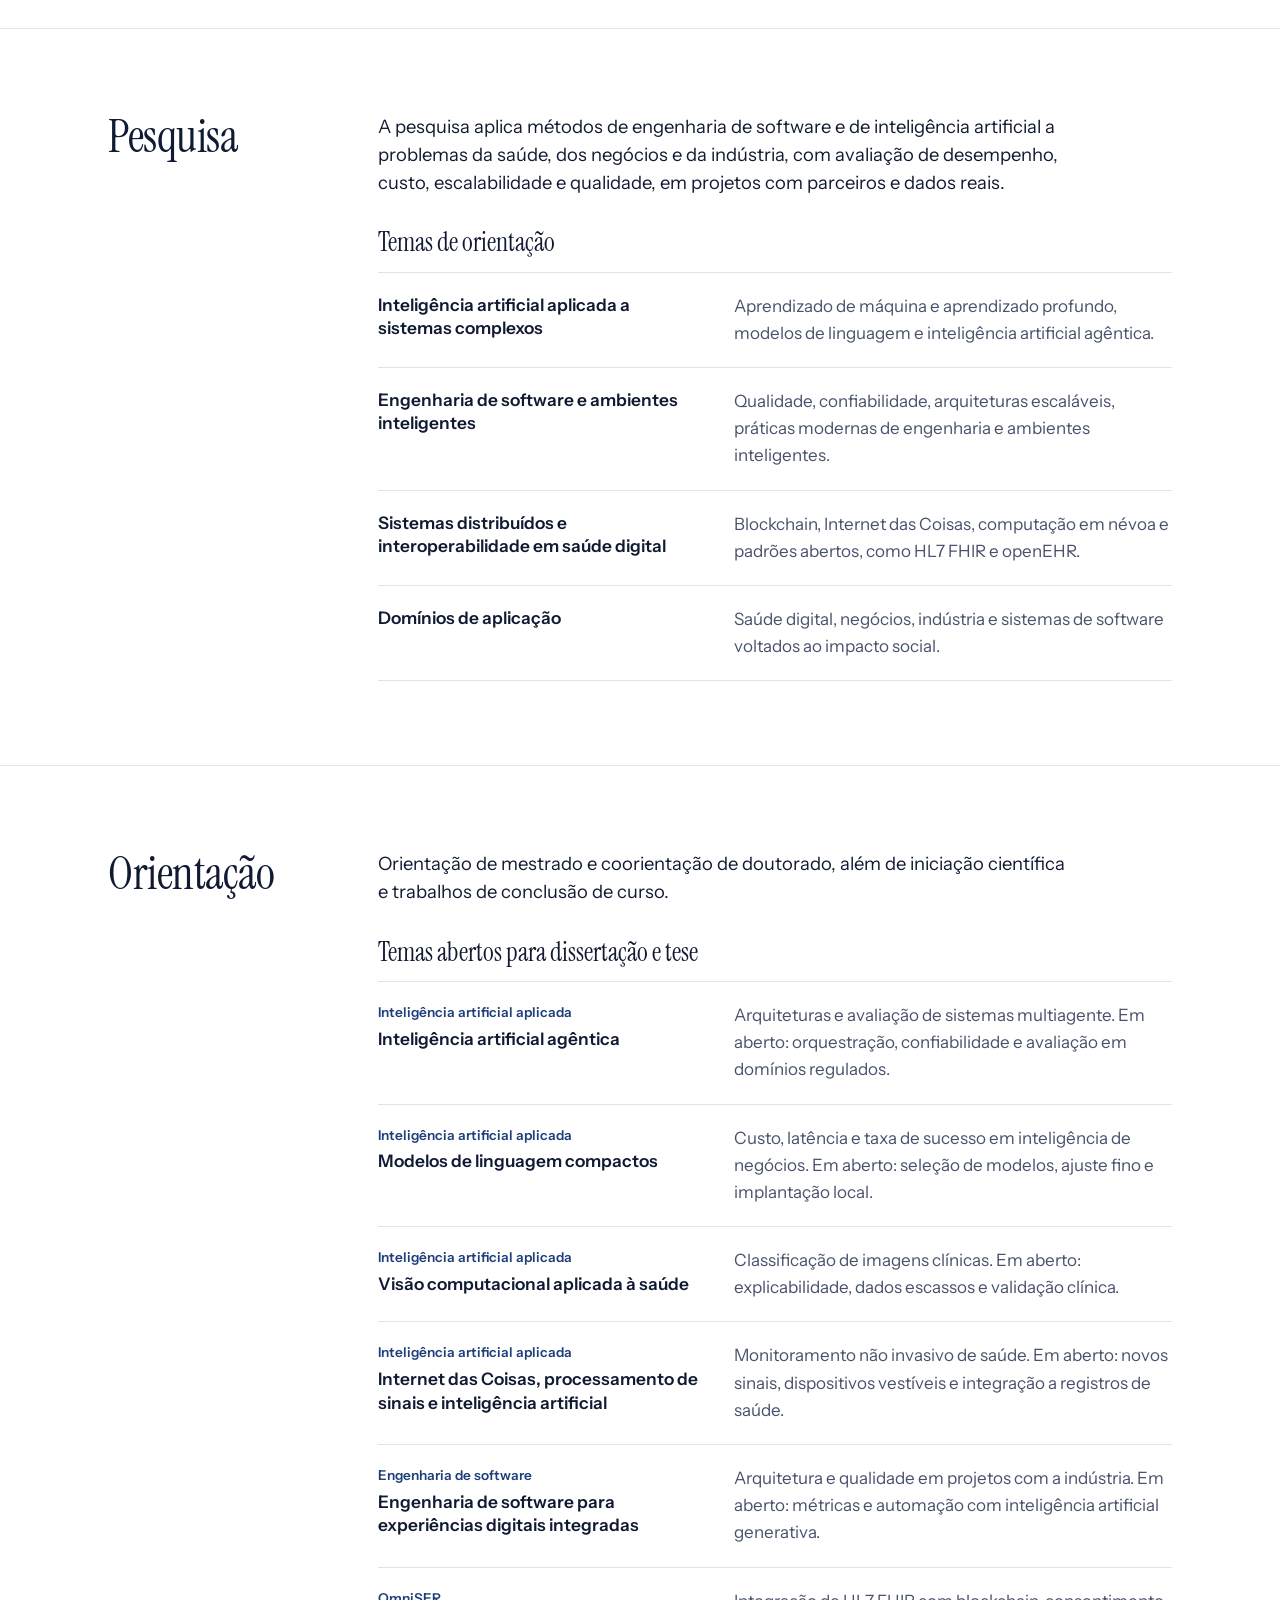
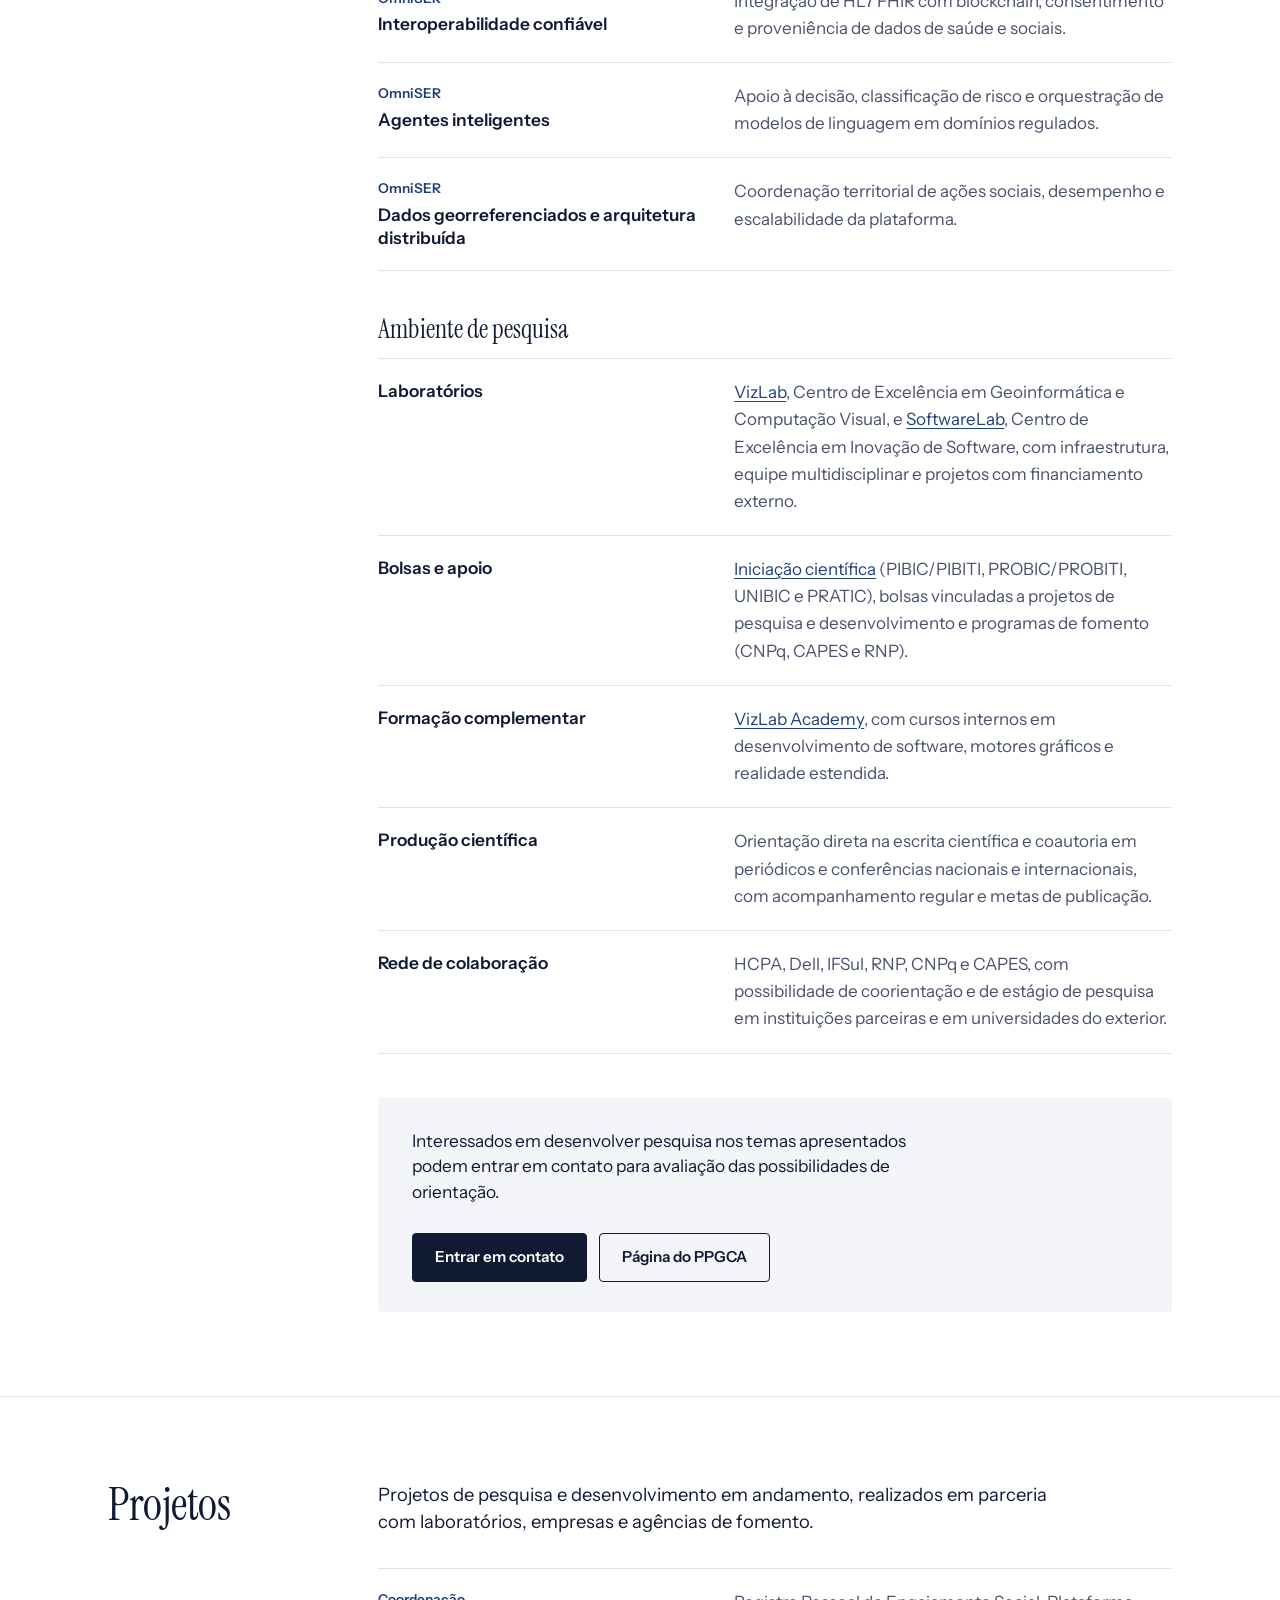
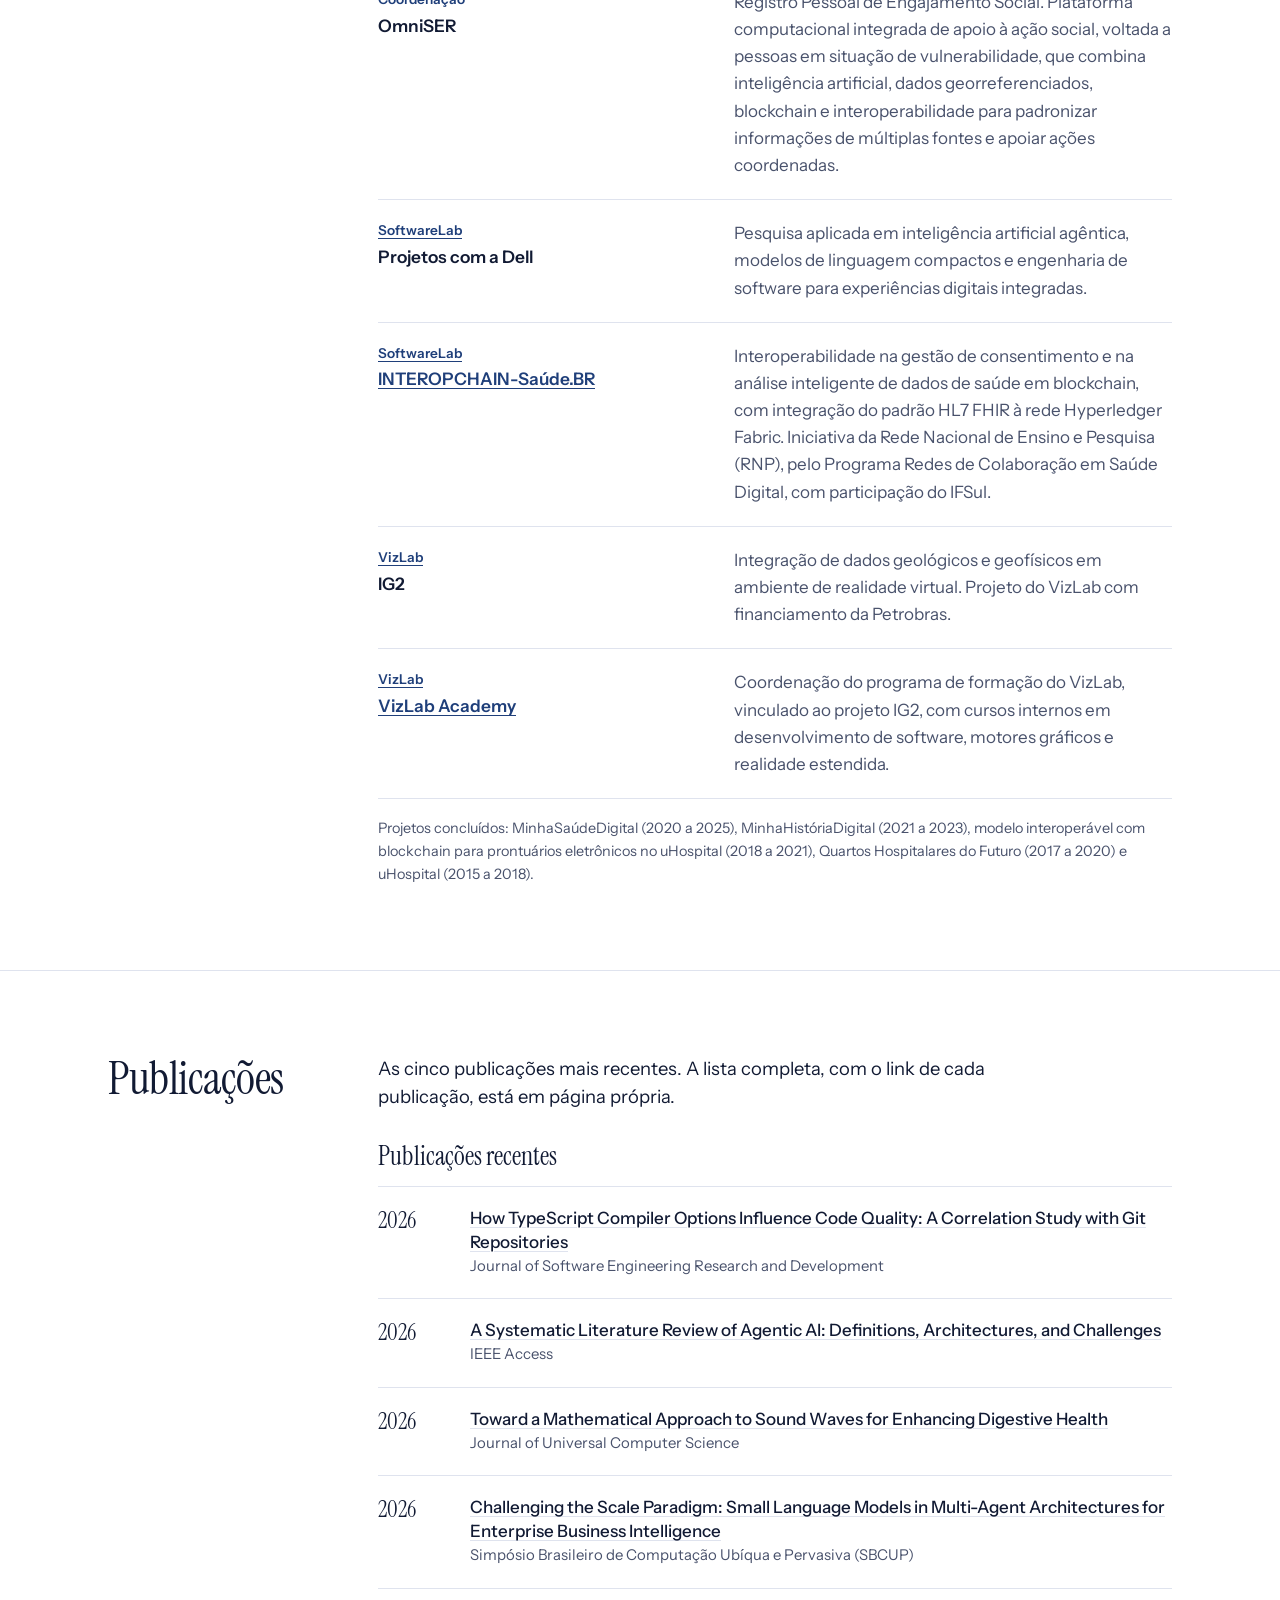
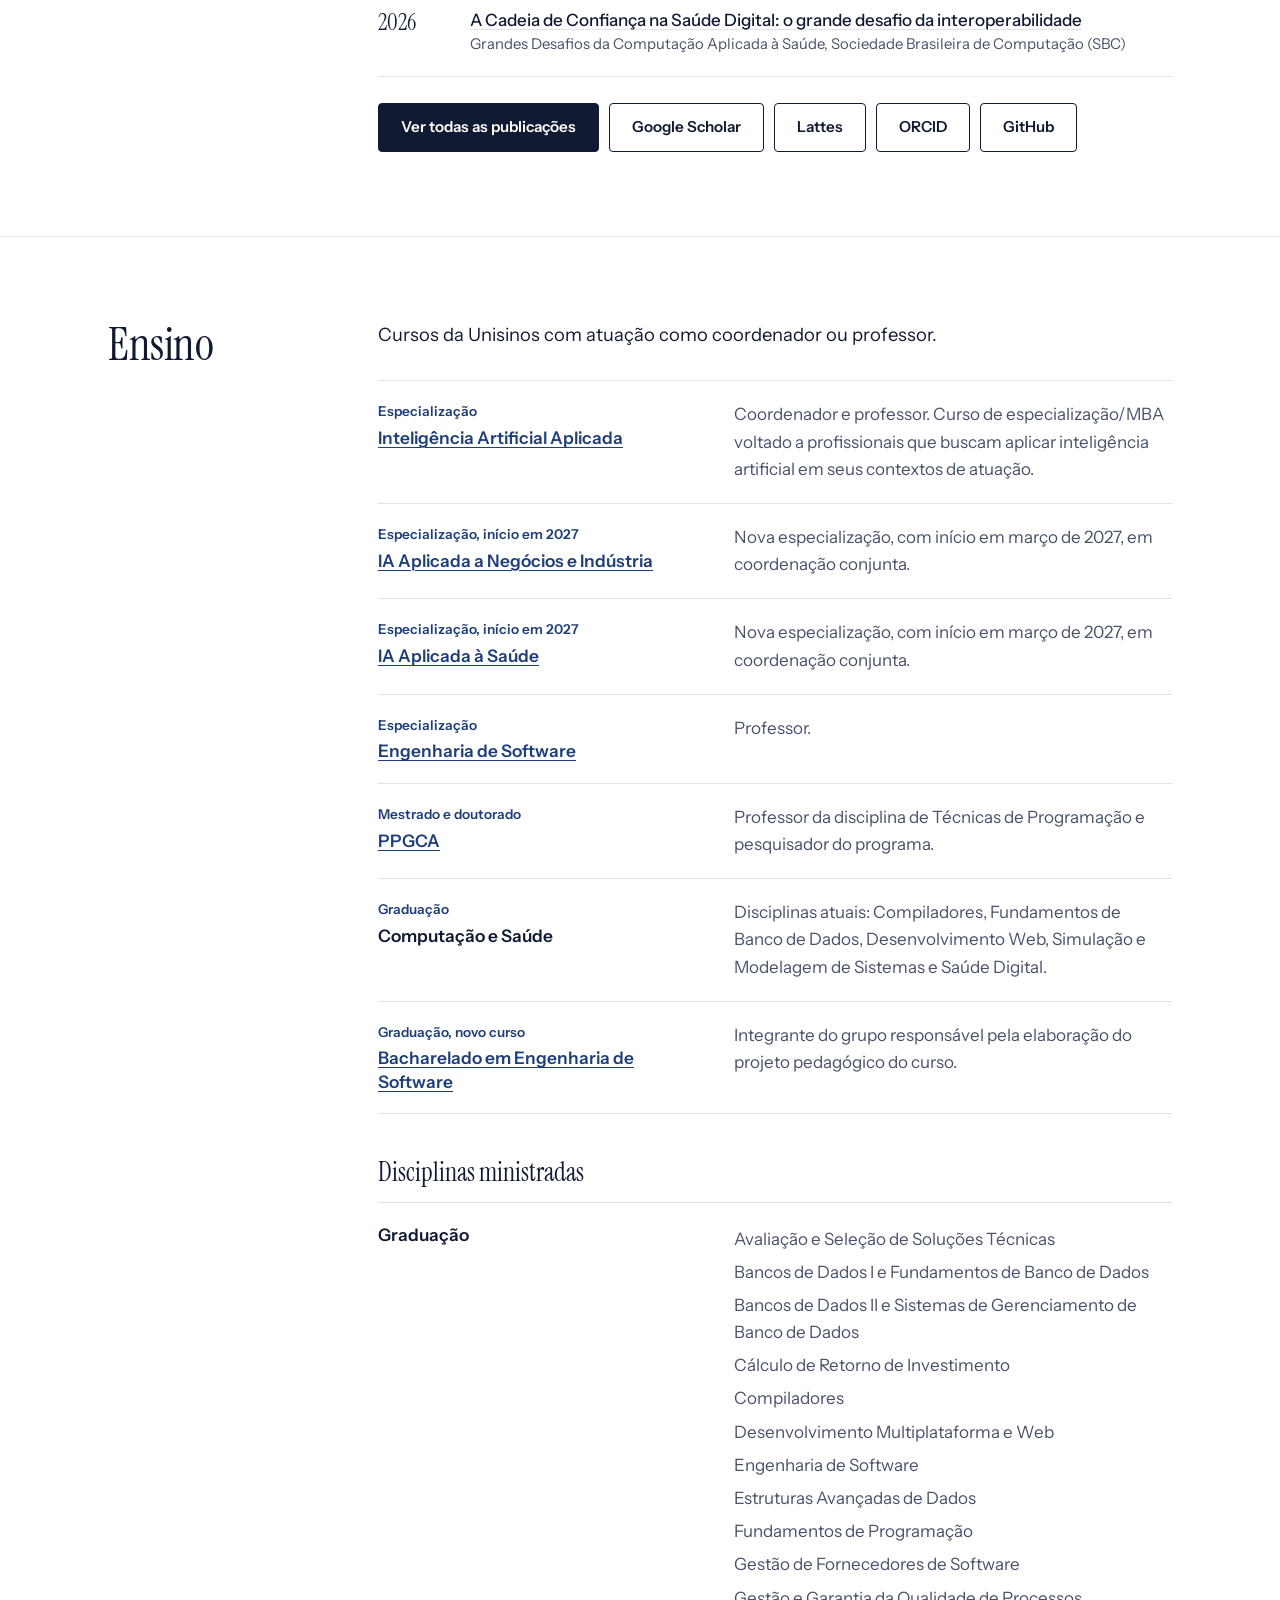
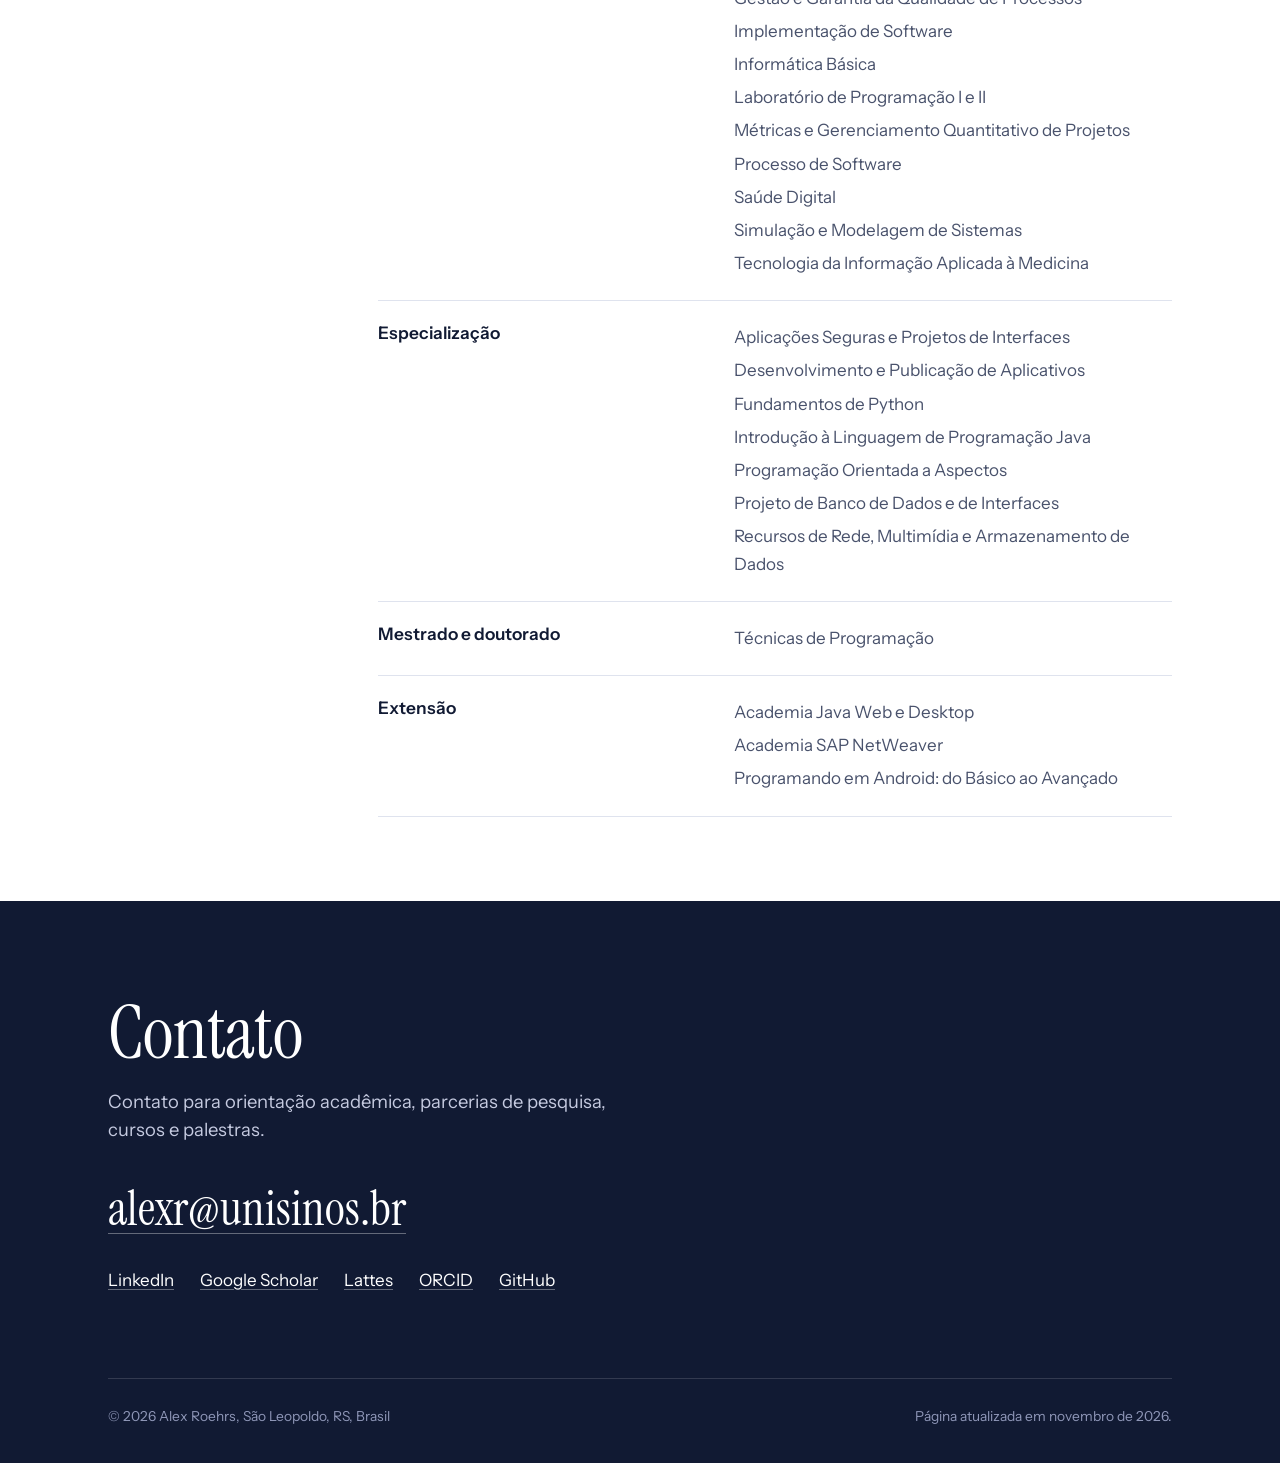
==== commit 2059e83f: "Agrupa disciplinas equivalentes" ====
--- a/index.html
+++ b/index.html
@@ -72,7 +72,7 @@
 
 <section class="sec" id="ensino"><div class="wrap sec-grid">
   <h2>Ensino</h2>
-  <div><p class="intro">Cursos da Unisinos com atuação como coordenador ou professor.</p><ul class="rows"><li class="row"><div><span class="meta">Especialização</span><h3><a href="https://www.unisinos.br/pos/mba-e-especializacao/inteligencia-artificial-aplicada" rel="noopener">Inteligência Artificial Aplicada</a></h3></div><p>Coordenador e professor. Curso de especialização/MBA voltado a profissionais que buscam aplicar inteligência artificial em seus contextos de atuação.</p></li><li class="row"><div><span class="meta">Especialização, início em 2027</span><h3><a href="https://www.unisinos.br/pos/mba-e-especializacao/inteligencia-artificial-aplicada-a-negocios-e-industria" rel="noopener">IA Aplicada a Negócios e Indústria</a></h3></div><p>Nova especialização, com início em março de 2027, em coordenação conjunta.</p></li><li class="row"><div><span class="meta">Especialização, início em 2027</span><h3><a href="https://www.unisinos.br/pos/mba-e-especializacao/inteligencia-artificial-aplicada-a-saude" rel="noopener">IA Aplicada à Saúde</a></h3></div><p>Nova especialização, com início em março de 2027, em coordenação conjunta.</p></li><li class="row"><div><span class="meta">Especialização</span><h3><a href="https://www.unisinos.br/pos/mba-e-especializacao/engenharia-de-software" rel="noopener">Engenharia de Software</a></h3></div><p>Professor.</p></li><li class="row"><div><span class="meta">Mestrado e doutorado</span><h3><a href="https://www.unisinos.br/pos/mestrado-e-doutorado/computacao-aplicada" rel="noopener">PPGCA</a></h3></div><p>Professor da disciplina de Técnicas de Programação e pesquisador do programa.</p></li><li class="row"><div><span class="meta">Graduação</span><h3>Computação e Saúde</h3></div><p>Disciplinas atuais: Compiladores, Fundamentos de Banco de Dados, Desenvolvimento Web, Simulação e Modelagem de Sistemas e Saúde Digital.</p></li><li class="row"><div><span class="meta">Graduação, novo curso</span><h3><a href="https://www.unisinos.br/graduacao/cursos/engenharia-de-software/sao-leopoldo" rel="noopener">Bacharelado em Engenharia de Software</a></h3></div><p>Integrante do grupo responsável pela elaboração do projeto pedagógico do curso.</p></li></ul><h3 class="sub">Disciplinas ministradas</h3><ul class="rows"><li class="row"><h3>Graduação</h3><ul class="plain"><li>Avaliação e Seleção de Soluções Técnicas</li><li>Cálculo de Retorno de Investimento</li><li>Compiladores</li><li>Desenvolvimento Multiplataforma</li><li>Desenvolvimento Web</li><li>Engenharia de Software</li><li>Engenharia de Software: Requisitos e Análise</li><li>Estruturas Avançadas de Dados I</li><li>Fundamentos de Banco de Dados</li><li>Fundamentos de Programação</li><li>Gestão de Fornecedores de Software</li><li>Gestão e Garantia da Qualidade de Processos</li><li>Implementação de Software</li><li>Informática Básica</li><li>Laboratório de Programação I e II</li><li>Métricas e Gerenciamento Quantitativo de Projetos</li><li>Processo de Software</li><li>Requisitos de Software</li><li>Saúde Digital</li><li>Simulação e Modelagem de Sistemas</li><li>Sistemas de Gerenciamento de Banco de Dados</li><li>Tecnologia da Informação Aplicada à Medicina</li></ul></li><li class="row"><h3>Especialização</h3><ul class="plain"><li>Aplicações Seguras e Projetos de Interfaces</li><li>Desenvolvimento e Publicação de Aplicativos</li><li>Fundamentos de Python</li><li>Introdução à Linguagem de Programação Java</li><li>Programação Orientada a Aspectos</li><li>Projeto de Banco de Dados e de Interfaces</li><li>Recursos de Rede, Multimídia e Armazenamento de Dados</li></ul></li><li class="row"><h3>Mestrado e doutorado</h3><ul class="plain"><li>Técnicas de Programação</li></ul></li><li class="row"><h3>Extensão</h3><ul class="plain"><li>Academia Java Web e Desktop</li><li>Academia SAP NetWeaver</li><li>Programando em Android: do Básico ao Avançado</li></ul></li></ul></div>
+  <div><p class="intro">Cursos da Unisinos com atuação como coordenador ou professor.</p><ul class="rows"><li class="row"><div><span class="meta">Especialização</span><h3><a href="https://www.unisinos.br/pos/mba-e-especializacao/inteligencia-artificial-aplicada" rel="noopener">Inteligência Artificial Aplicada</a></h3></div><p>Coordenador e professor. Curso de especialização/MBA voltado a profissionais que buscam aplicar inteligência artificial em seus contextos de atuação.</p></li><li class="row"><div><span class="meta">Especialização, início em 2027</span><h3><a href="https://www.unisinos.br/pos/mba-e-especializacao/inteligencia-artificial-aplicada-a-negocios-e-industria" rel="noopener">IA Aplicada a Negócios e Indústria</a></h3></div><p>Nova especialização, com início em março de 2027, em coordenação conjunta.</p></li><li class="row"><div><span class="meta">Especialização, início em 2027</span><h3><a href="https://www.unisinos.br/pos/mba-e-especializacao/inteligencia-artificial-aplicada-a-saude" rel="noopener">IA Aplicada à Saúde</a></h3></div><p>Nova especialização, com início em março de 2027, em coordenação conjunta.</p></li><li class="row"><div><span class="meta">Especialização</span><h3><a href="https://www.unisinos.br/pos/mba-e-especializacao/engenharia-de-software" rel="noopener">Engenharia de Software</a></h3></div><p>Professor.</p></li><li class="row"><div><span class="meta">Mestrado e doutorado</span><h3><a href="https://www.unisinos.br/pos/mestrado-e-doutorado/computacao-aplicada" rel="noopener">PPGCA</a></h3></div><p>Professor da disciplina de Técnicas de Programação e pesquisador do programa.</p></li><li class="row"><div><span class="meta">Graduação</span><h3>Computação e Saúde</h3></div><p>Disciplinas atuais: Compiladores, Fundamentos de Banco de Dados, Desenvolvimento Web, Simulação e Modelagem de Sistemas e Saúde Digital.</p></li><li class="row"><div><span class="meta">Graduação, novo curso</span><h3><a href="https://www.unisinos.br/graduacao/cursos/engenharia-de-software/sao-leopoldo" rel="noopener">Bacharelado em Engenharia de Software</a></h3></div><p>Integrante do grupo responsável pela elaboração do projeto pedagógico do curso.</p></li></ul><h3 class="sub">Disciplinas ministradas</h3><ul class="rows"><li class="row"><h3>Graduação</h3><ul class="plain"><li>Avaliação e Seleção de Soluções Técnicas</li><li>Bancos de Dados I e Fundamentos de Banco de Dados</li><li>Bancos de Dados II e Sistemas de Gerenciamento de Banco de Dados</li><li>Cálculo de Retorno de Investimento</li><li>Compiladores</li><li>Desenvolvimento Multiplataforma e Web</li><li>Engenharia de Software</li><li>Estruturas Avançadas de Dados</li><li>Fundamentos de Programação</li><li>Gestão de Fornecedores de Software</li><li>Gestão e Garantia da Qualidade de Processos</li><li>Implementação de Software</li><li>Informática Básica</li><li>Laboratório de Programação I e II</li><li>Métricas e Gerenciamento Quantitativo de Projetos</li><li>Processo de Software</li><li>Saúde Digital</li><li>Simulação e Modelagem de Sistemas</li><li>Tecnologia da Informação Aplicada à Medicina</li></ul></li><li class="row"><h3>Especialização</h3><ul class="plain"><li>Aplicações Seguras e Projetos de Interfaces</li><li>Desenvolvimento e Publicação de Aplicativos</li><li>Fundamentos de Python</li><li>Introdução à Linguagem de Programação Java</li><li>Programação Orientada a Aspectos</li><li>Projeto de Banco de Dados e de Interfaces</li><li>Recursos de Rede, Multimídia e Armazenamento de Dados</li></ul></li><li class="row"><h3>Mestrado e doutorado</h3><ul class="plain"><li>Técnicas de Programação</li></ul></li><li class="row"><h3>Extensão</h3><ul class="plain"><li>Academia Java Web e Desktop</li><li>Academia SAP NetWeaver</li><li>Programando em Android: do Básico ao Avançado</li></ul></li></ul></div>
 </div></section>
 
 <section class="contact" id="contato"><div class="wrap">
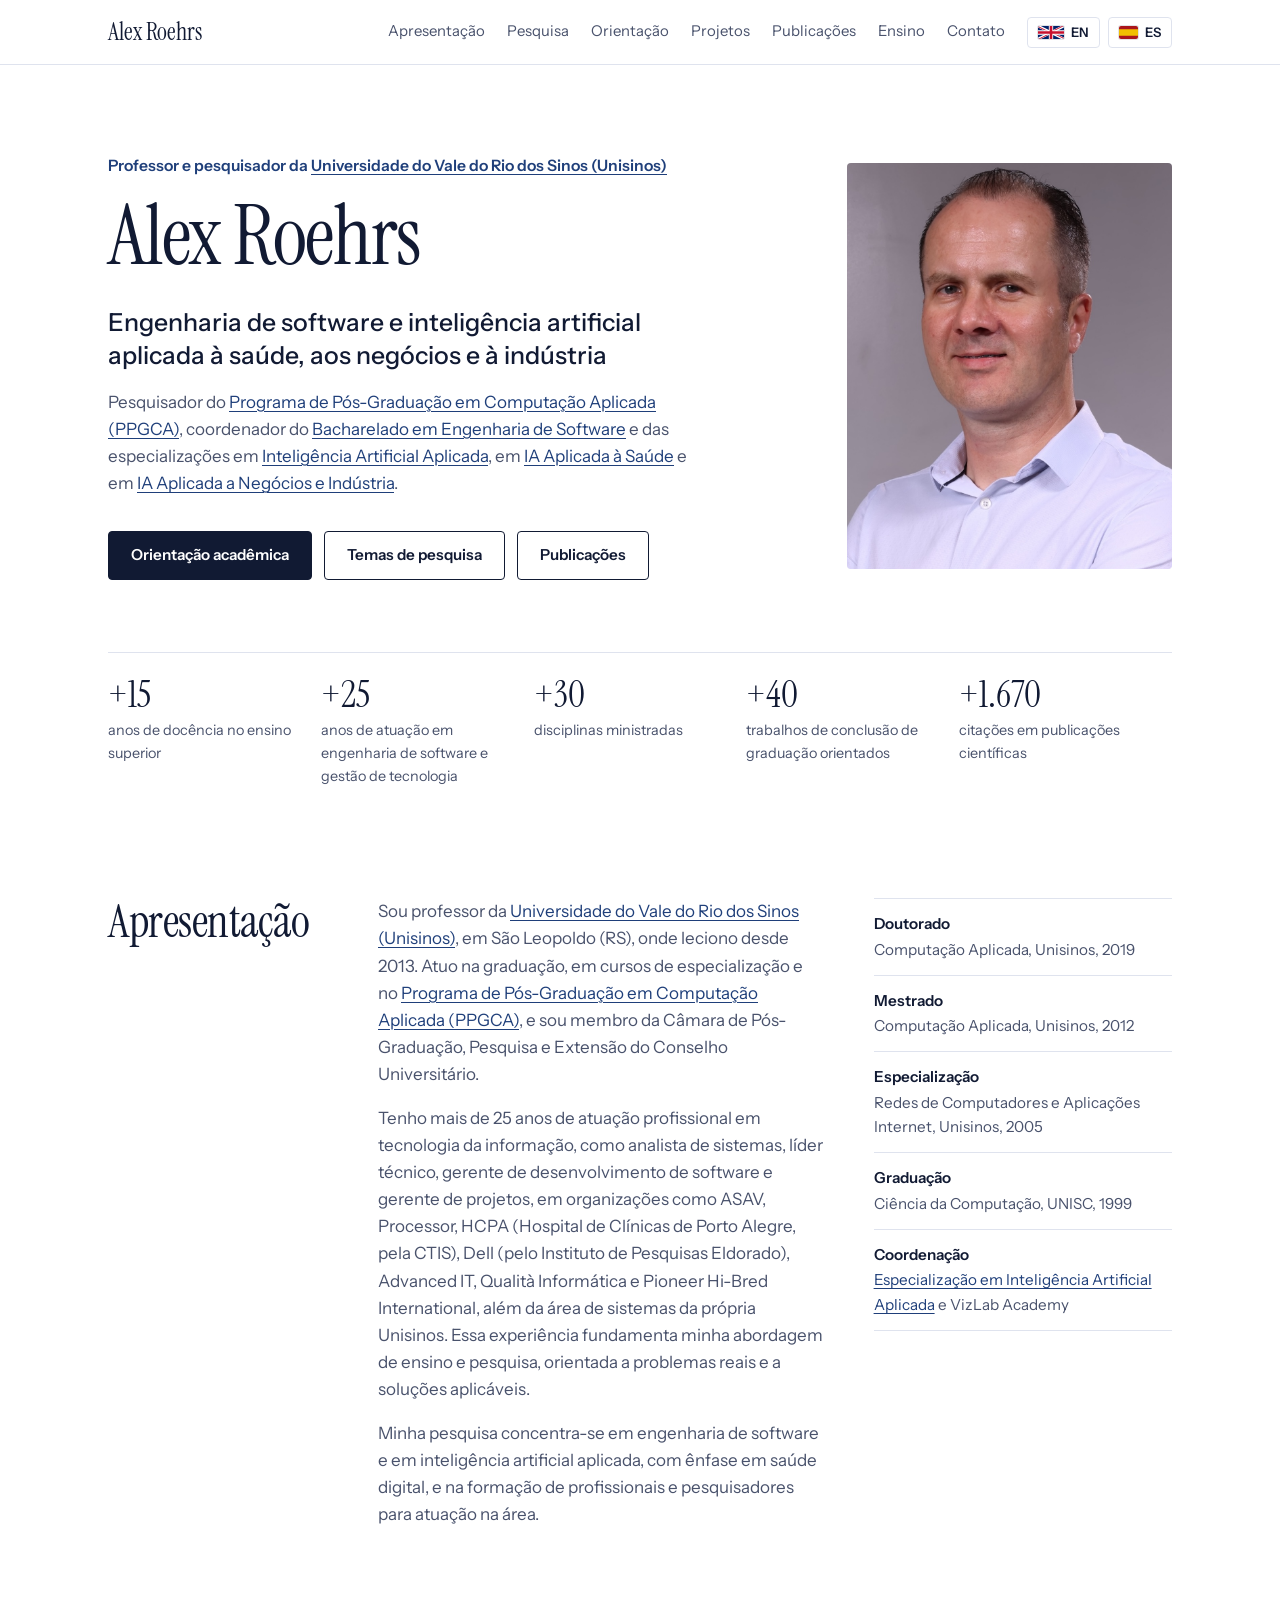
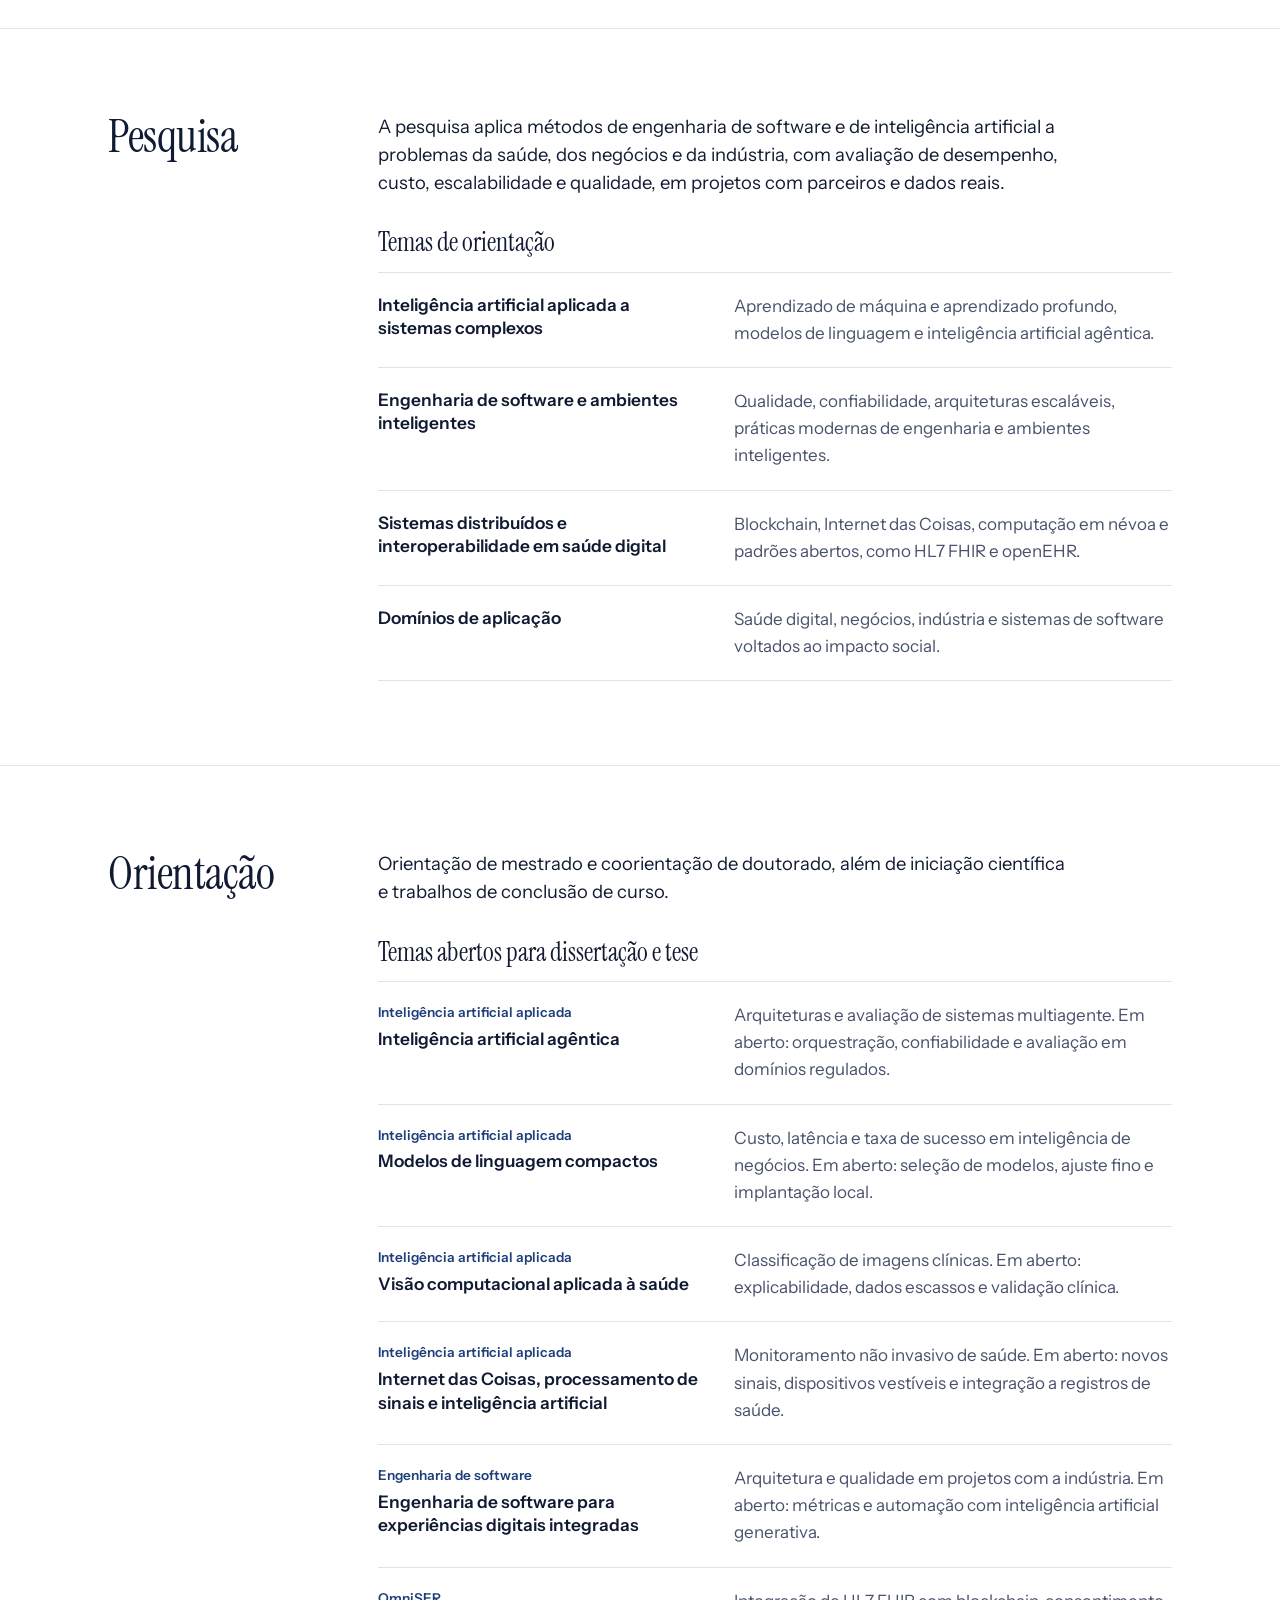
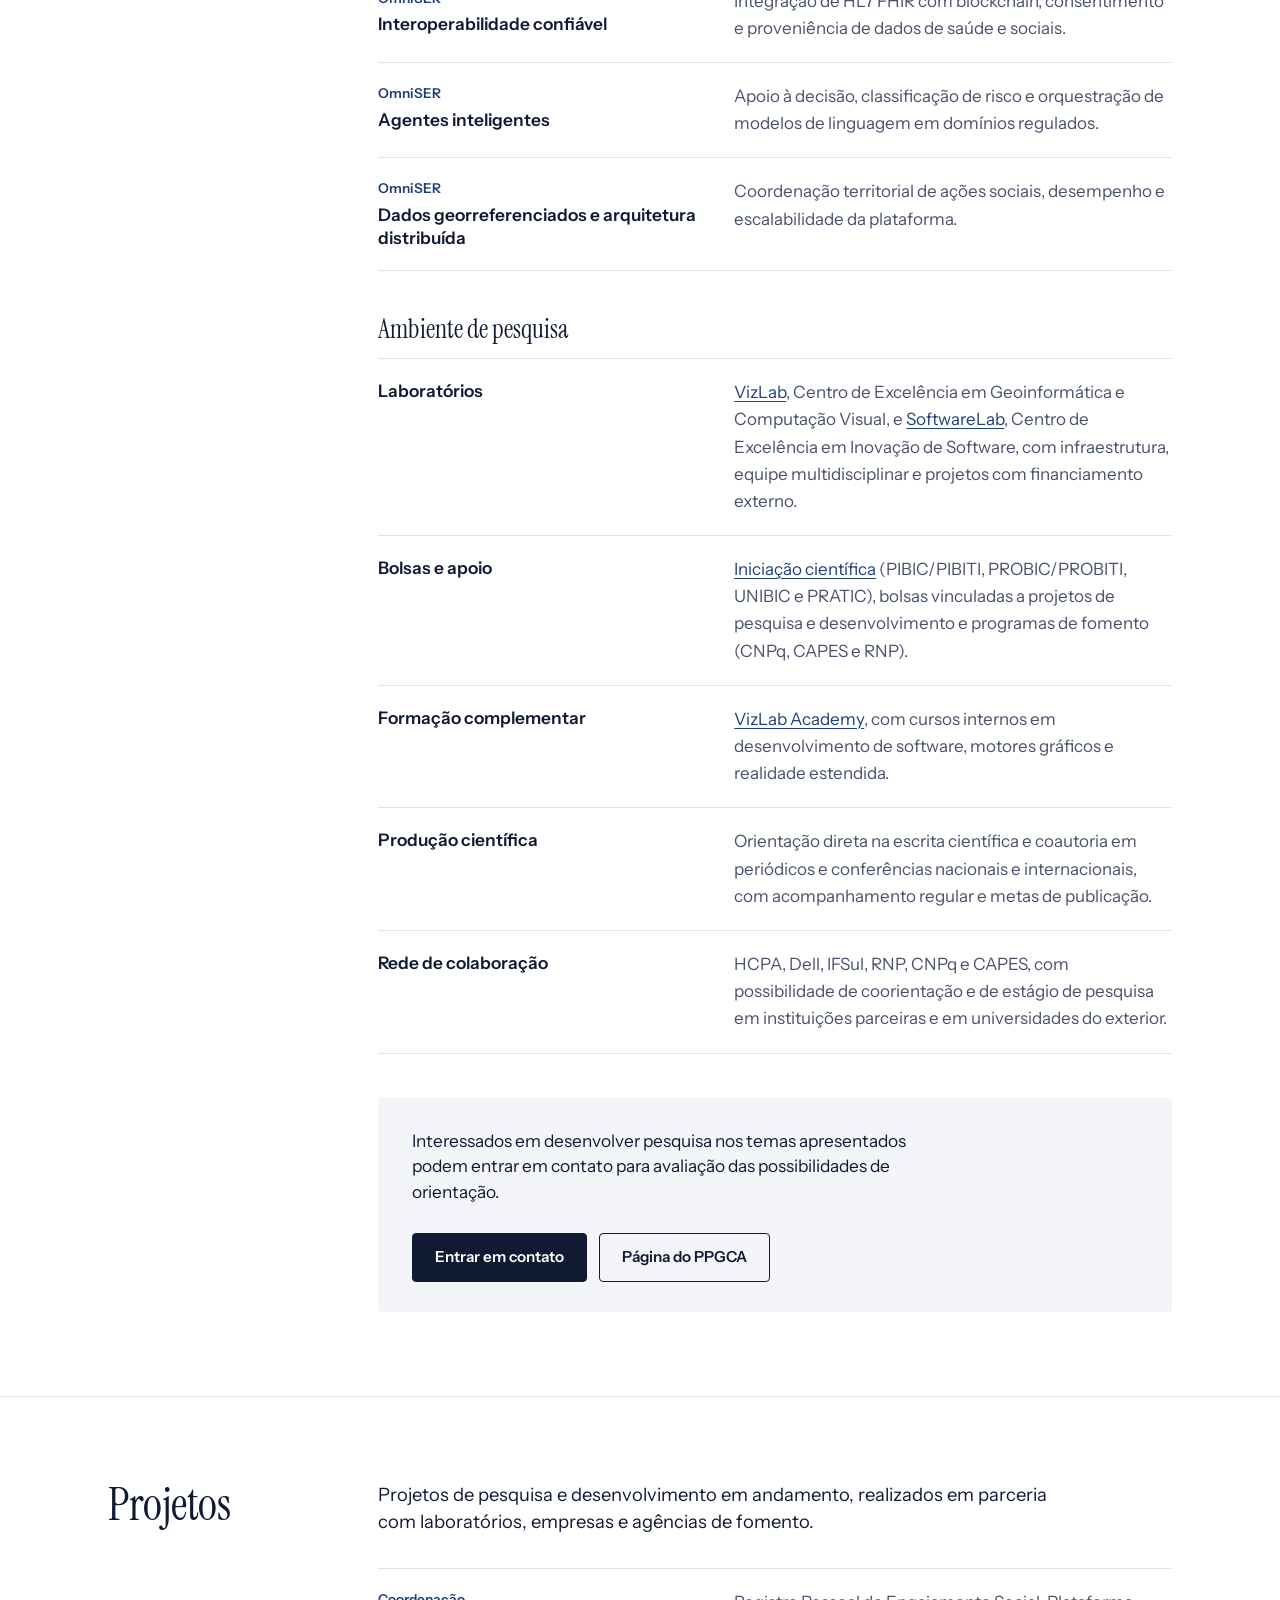
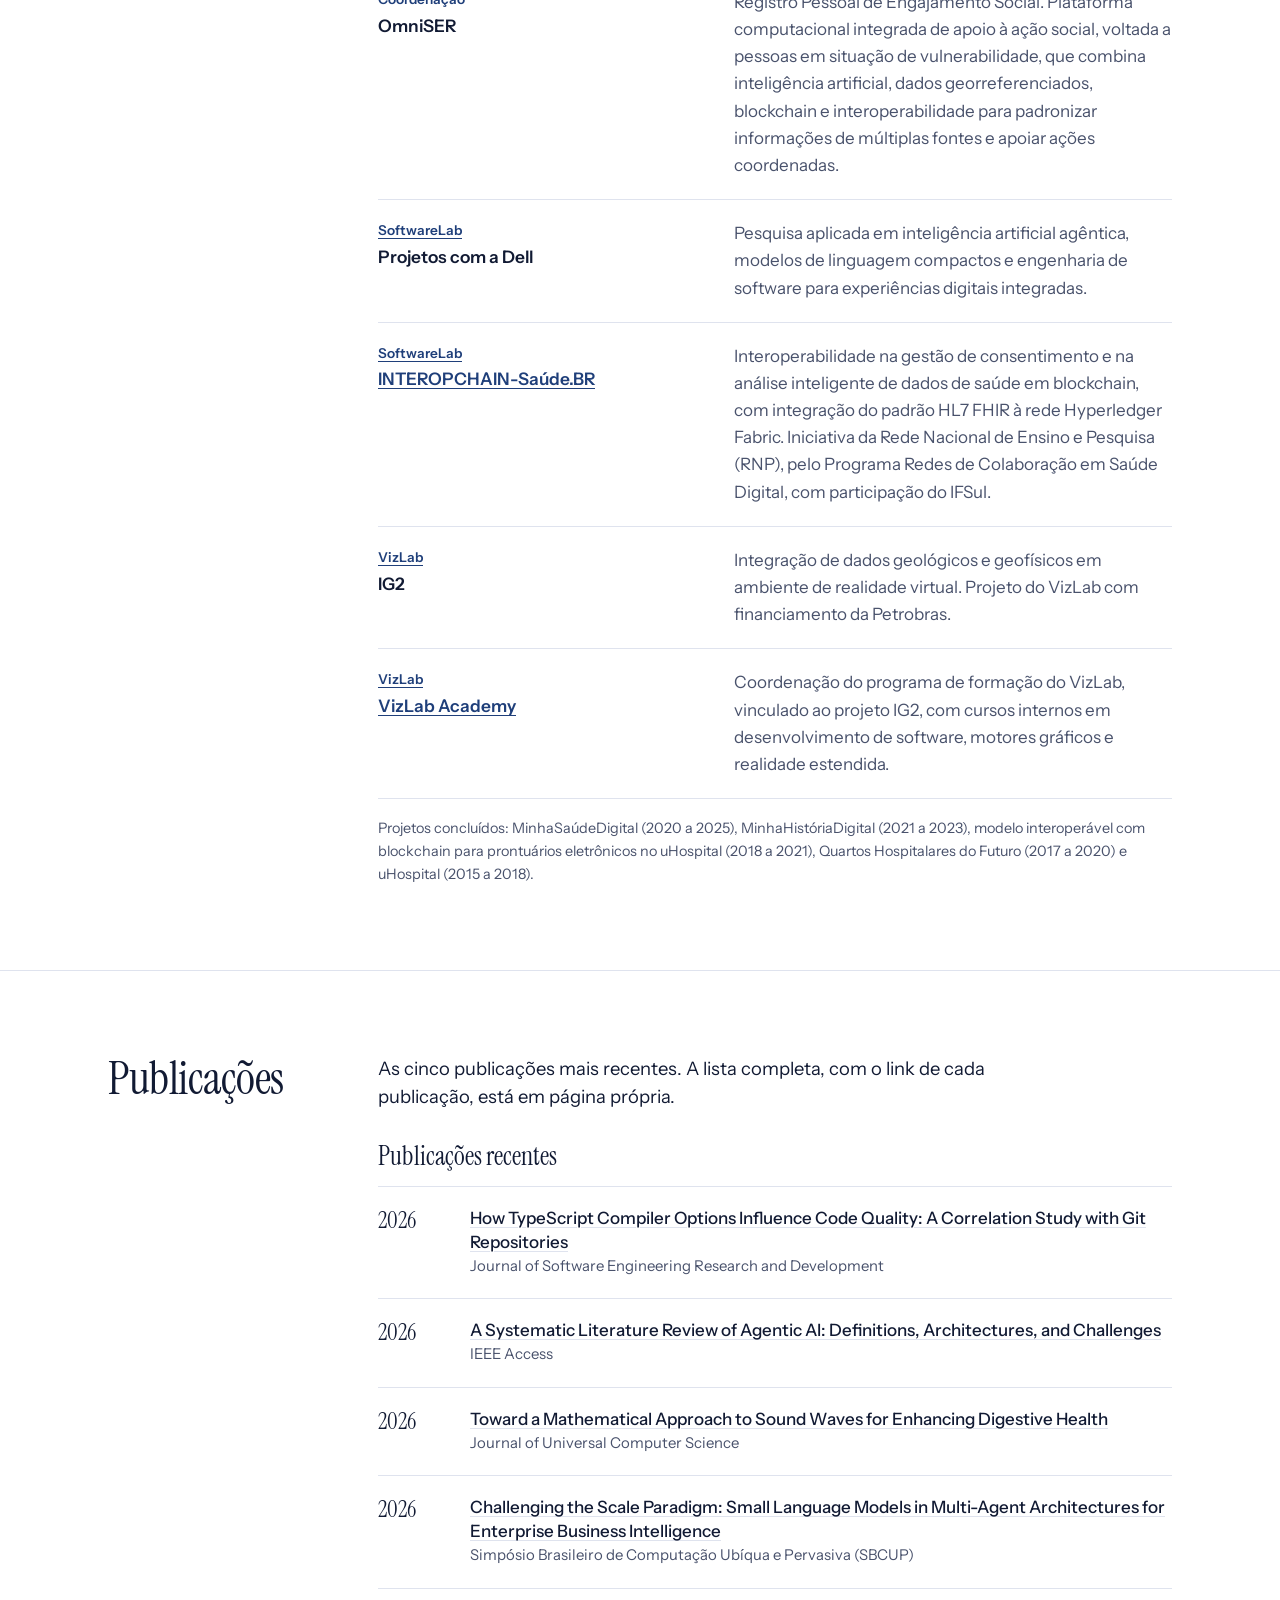
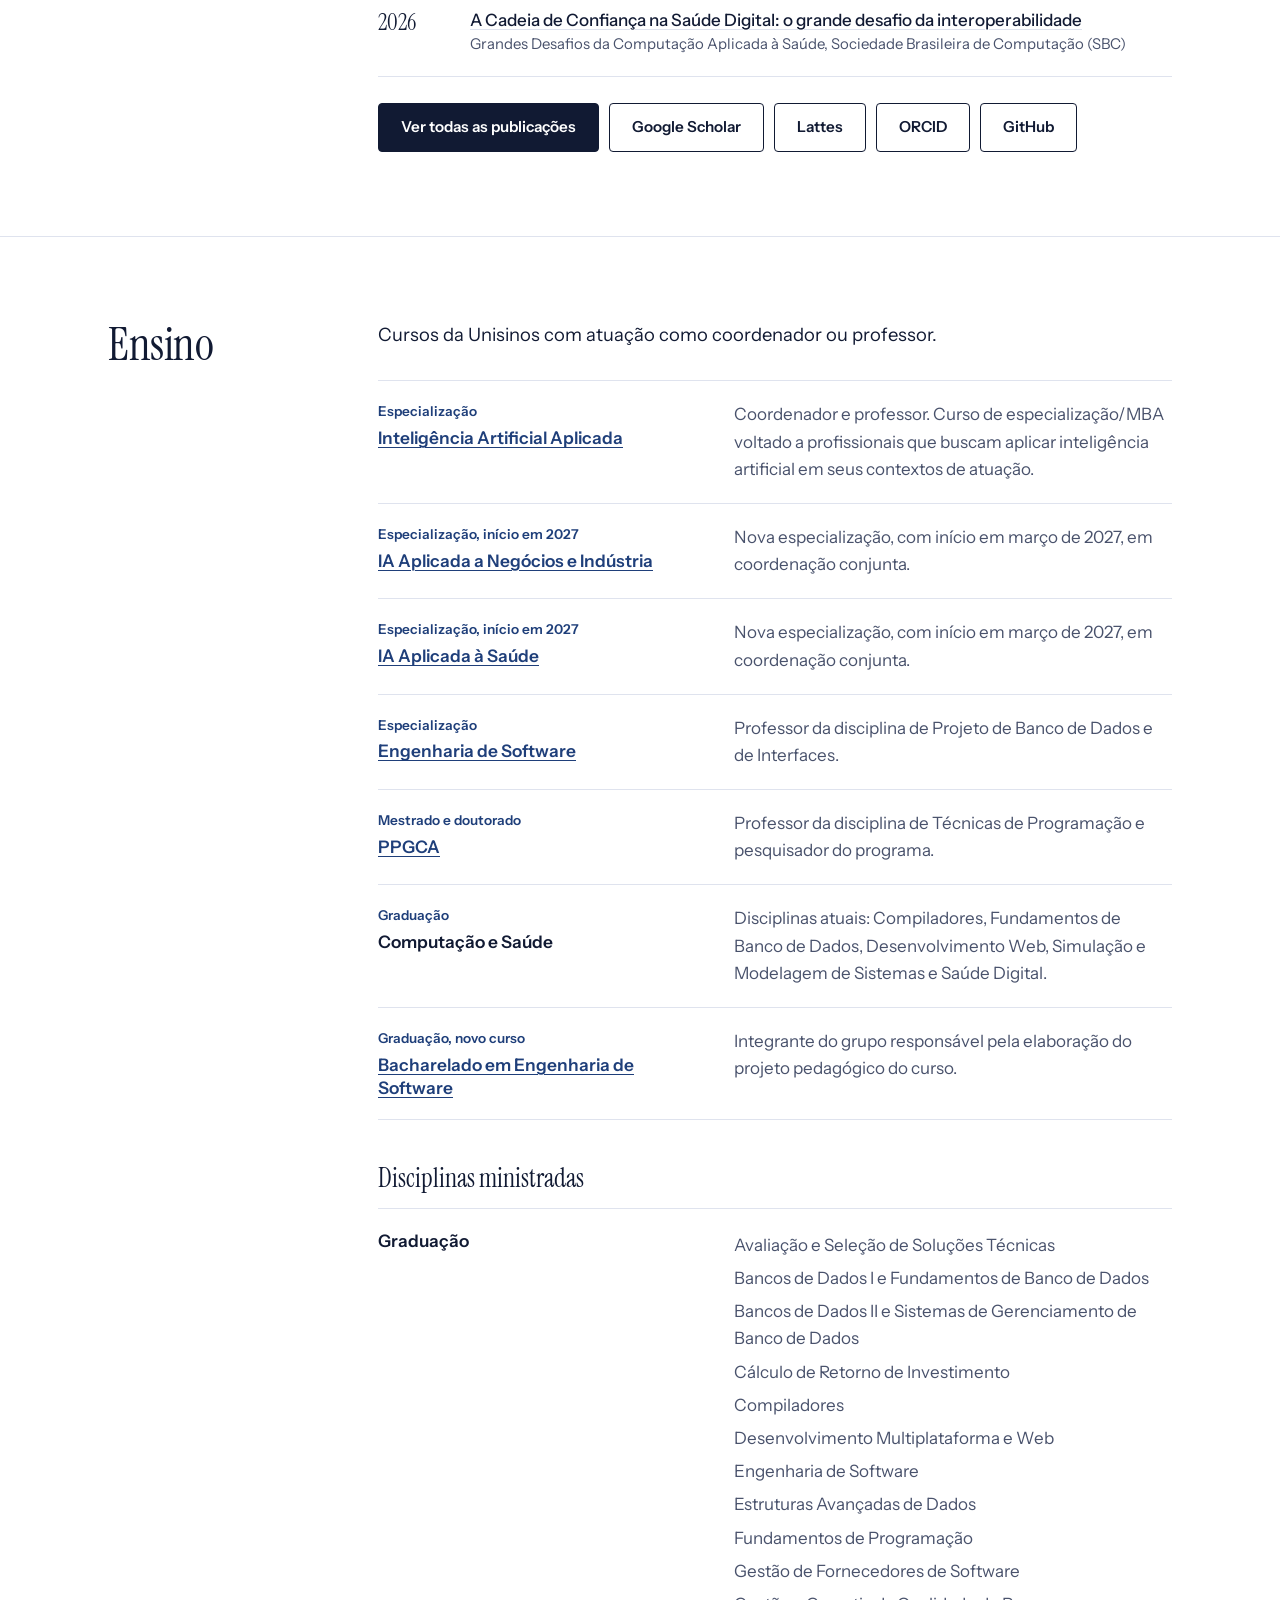
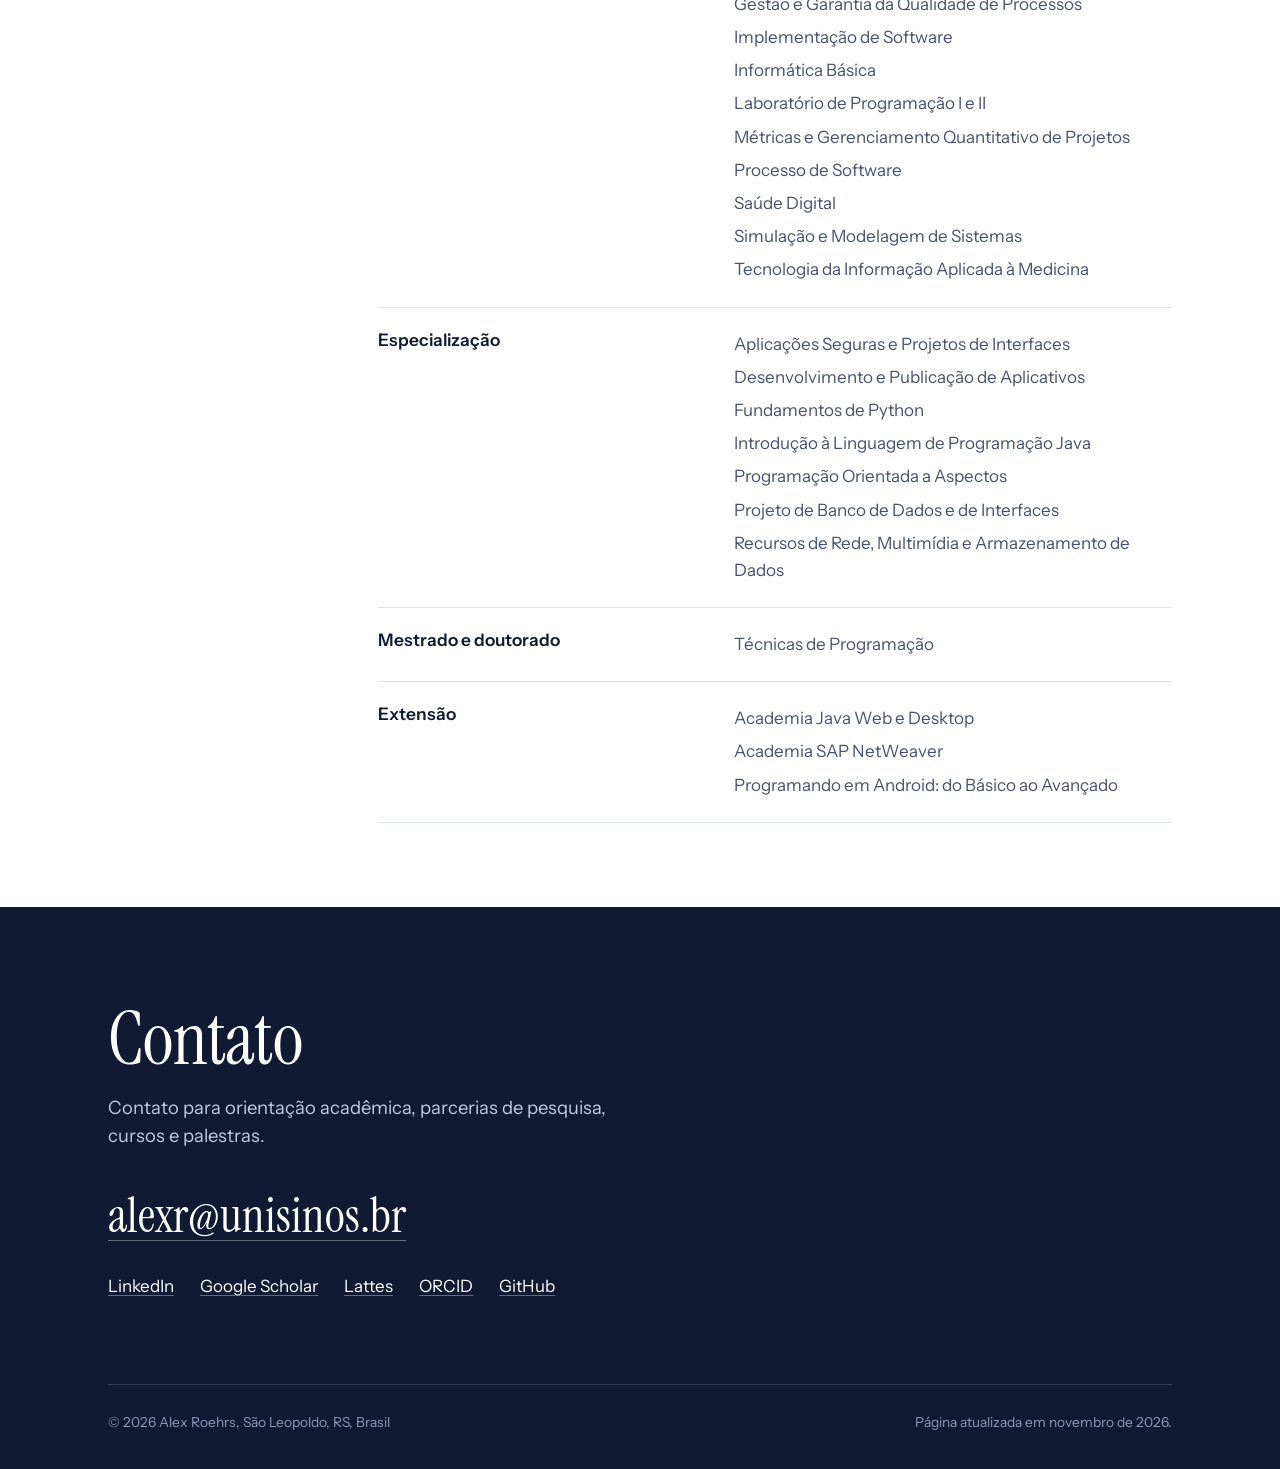
==== commit 8e09a8d7: "Disciplina na Especialização em Eng. de Software" ====
--- a/index.html
+++ b/index.html
@@ -72,7 +72,7 @@
 
 <section class="sec" id="ensino"><div class="wrap sec-grid">
   <h2>Ensino</h2>
-  <div><p class="intro">Cursos da Unisinos com atuação como coordenador ou professor.</p><ul class="rows"><li class="row"><div><span class="meta">Especialização</span><h3><a href="https://www.unisinos.br/pos/mba-e-especializacao/inteligencia-artificial-aplicada" rel="noopener">Inteligência Artificial Aplicada</a></h3></div><p>Coordenador e professor. Curso de especialização/MBA voltado a profissionais que buscam aplicar inteligência artificial em seus contextos de atuação.</p></li><li class="row"><div><span class="meta">Especialização, início em 2027</span><h3><a href="https://www.unisinos.br/pos/mba-e-especializacao/inteligencia-artificial-aplicada-a-negocios-e-industria" rel="noopener">IA Aplicada a Negócios e Indústria</a></h3></div><p>Nova especialização, com início em março de 2027, em coordenação conjunta.</p></li><li class="row"><div><span class="meta">Especialização, início em 2027</span><h3><a href="https://www.unisinos.br/pos/mba-e-especializacao/inteligencia-artificial-aplicada-a-saude" rel="noopener">IA Aplicada à Saúde</a></h3></div><p>Nova especialização, com início em março de 2027, em coordenação conjunta.</p></li><li class="row"><div><span class="meta">Especialização</span><h3><a href="https://www.unisinos.br/pos/mba-e-especializacao/engenharia-de-software" rel="noopener">Engenharia de Software</a></h3></div><p>Professor.</p></li><li class="row"><div><span class="meta">Mestrado e doutorado</span><h3><a href="https://www.unisinos.br/pos/mestrado-e-doutorado/computacao-aplicada" rel="noopener">PPGCA</a></h3></div><p>Professor da disciplina de Técnicas de Programação e pesquisador do programa.</p></li><li class="row"><div><span class="meta">Graduação</span><h3>Computação e Saúde</h3></div><p>Disciplinas atuais: Compiladores, Fundamentos de Banco de Dados, Desenvolvimento Web, Simulação e Modelagem de Sistemas e Saúde Digital.</p></li><li class="row"><div><span class="meta">Graduação, novo curso</span><h3><a href="https://www.unisinos.br/graduacao/cursos/engenharia-de-software/sao-leopoldo" rel="noopener">Bacharelado em Engenharia de Software</a></h3></div><p>Integrante do grupo responsável pela elaboração do projeto pedagógico do curso.</p></li></ul><h3 class="sub">Disciplinas ministradas</h3><ul class="rows"><li class="row"><h3>Graduação</h3><ul class="plain"><li>Avaliação e Seleção de Soluções Técnicas</li><li>Bancos de Dados I e Fundamentos de Banco de Dados</li><li>Bancos de Dados II e Sistemas de Gerenciamento de Banco de Dados</li><li>Cálculo de Retorno de Investimento</li><li>Compiladores</li><li>Desenvolvimento Multiplataforma e Web</li><li>Engenharia de Software</li><li>Estruturas Avançadas de Dados</li><li>Fundamentos de Programação</li><li>Gestão de Fornecedores de Software</li><li>Gestão e Garantia da Qualidade de Processos</li><li>Implementação de Software</li><li>Informática Básica</li><li>Laboratório de Programação I e II</li><li>Métricas e Gerenciamento Quantitativo de Projetos</li><li>Processo de Software</li><li>Saúde Digital</li><li>Simulação e Modelagem de Sistemas</li><li>Tecnologia da Informação Aplicada à Medicina</li></ul></li><li class="row"><h3>Especialização</h3><ul class="plain"><li>Aplicações Seguras e Projetos de Interfaces</li><li>Desenvolvimento e Publicação de Aplicativos</li><li>Fundamentos de Python</li><li>Introdução à Linguagem de Programação Java</li><li>Programação Orientada a Aspectos</li><li>Projeto de Banco de Dados e de Interfaces</li><li>Recursos de Rede, Multimídia e Armazenamento de Dados</li></ul></li><li class="row"><h3>Mestrado e doutorado</h3><ul class="plain"><li>Técnicas de Programação</li></ul></li><li class="row"><h3>Extensão</h3><ul class="plain"><li>Academia Java Web e Desktop</li><li>Academia SAP NetWeaver</li><li>Programando em Android: do Básico ao Avançado</li></ul></li></ul></div>
+  <div><p class="intro">Cursos da Unisinos com atuação como coordenador ou professor.</p><ul class="rows"><li class="row"><div><span class="meta">Especialização</span><h3><a href="https://www.unisinos.br/pos/mba-e-especializacao/inteligencia-artificial-aplicada" rel="noopener">Inteligência Artificial Aplicada</a></h3></div><p>Coordenador e professor. Curso de especialização/MBA voltado a profissionais que buscam aplicar inteligência artificial em seus contextos de atuação.</p></li><li class="row"><div><span class="meta">Especialização, início em 2027</span><h3><a href="https://www.unisinos.br/pos/mba-e-especializacao/inteligencia-artificial-aplicada-a-negocios-e-industria" rel="noopener">IA Aplicada a Negócios e Indústria</a></h3></div><p>Nova especialização, com início em março de 2027, em coordenação conjunta.</p></li><li class="row"><div><span class="meta">Especialização, início em 2027</span><h3><a href="https://www.unisinos.br/pos/mba-e-especializacao/inteligencia-artificial-aplicada-a-saude" rel="noopener">IA Aplicada à Saúde</a></h3></div><p>Nova especialização, com início em março de 2027, em coordenação conjunta.</p></li><li class="row"><div><span class="meta">Especialização</span><h3><a href="https://www.unisinos.br/pos/mba-e-especializacao/engenharia-de-software" rel="noopener">Engenharia de Software</a></h3></div><p>Professor da disciplina de Projeto de Banco de Dados e de Interfaces.</p></li><li class="row"><div><span class="meta">Mestrado e doutorado</span><h3><a href="https://www.unisinos.br/pos/mestrado-e-doutorado/computacao-aplicada" rel="noopener">PPGCA</a></h3></div><p>Professor da disciplina de Técnicas de Programação e pesquisador do programa.</p></li><li class="row"><div><span class="meta">Graduação</span><h3>Computação e Saúde</h3></div><p>Disciplinas atuais: Compiladores, Fundamentos de Banco de Dados, Desenvolvimento Web, Simulação e Modelagem de Sistemas e Saúde Digital.</p></li><li class="row"><div><span class="meta">Graduação, novo curso</span><h3><a href="https://www.unisinos.br/graduacao/cursos/engenharia-de-software/sao-leopoldo" rel="noopener">Bacharelado em Engenharia de Software</a></h3></div><p>Integrante do grupo responsável pela elaboração do projeto pedagógico do curso.</p></li></ul><h3 class="sub">Disciplinas ministradas</h3><ul class="rows"><li class="row"><h3>Graduação</h3><ul class="plain"><li>Avaliação e Seleção de Soluções Técnicas</li><li>Bancos de Dados I e Fundamentos de Banco de Dados</li><li>Bancos de Dados II e Sistemas de Gerenciamento de Banco de Dados</li><li>Cálculo de Retorno de Investimento</li><li>Compiladores</li><li>Desenvolvimento Multiplataforma e Web</li><li>Engenharia de Software</li><li>Estruturas Avançadas de Dados</li><li>Fundamentos de Programação</li><li>Gestão de Fornecedores de Software</li><li>Gestão e Garantia da Qualidade de Processos</li><li>Implementação de Software</li><li>Informática Básica</li><li>Laboratório de Programação I e II</li><li>Métricas e Gerenciamento Quantitativo de Projetos</li><li>Processo de Software</li><li>Saúde Digital</li><li>Simulação e Modelagem de Sistemas</li><li>Tecnologia da Informação Aplicada à Medicina</li></ul></li><li class="row"><h3>Especialização</h3><ul class="plain"><li>Aplicações Seguras e Projetos de Interfaces</li><li>Desenvolvimento e Publicação de Aplicativos</li><li>Fundamentos de Python</li><li>Introdução à Linguagem de Programação Java</li><li>Programação Orientada a Aspectos</li><li>Projeto de Banco de Dados e de Interfaces</li><li>Recursos de Rede, Multimídia e Armazenamento de Dados</li></ul></li><li class="row"><h3>Mestrado e doutorado</h3><ul class="plain"><li>Técnicas de Programação</li></ul></li><li class="row"><h3>Extensão</h3><ul class="plain"><li>Academia Java Web e Desktop</li><li>Academia SAP NetWeaver</li><li>Programando em Android: do Básico ao Avançado</li></ul></li></ul></div>
 </div></section>
 
 <section class="contact" id="contato"><div class="wrap">
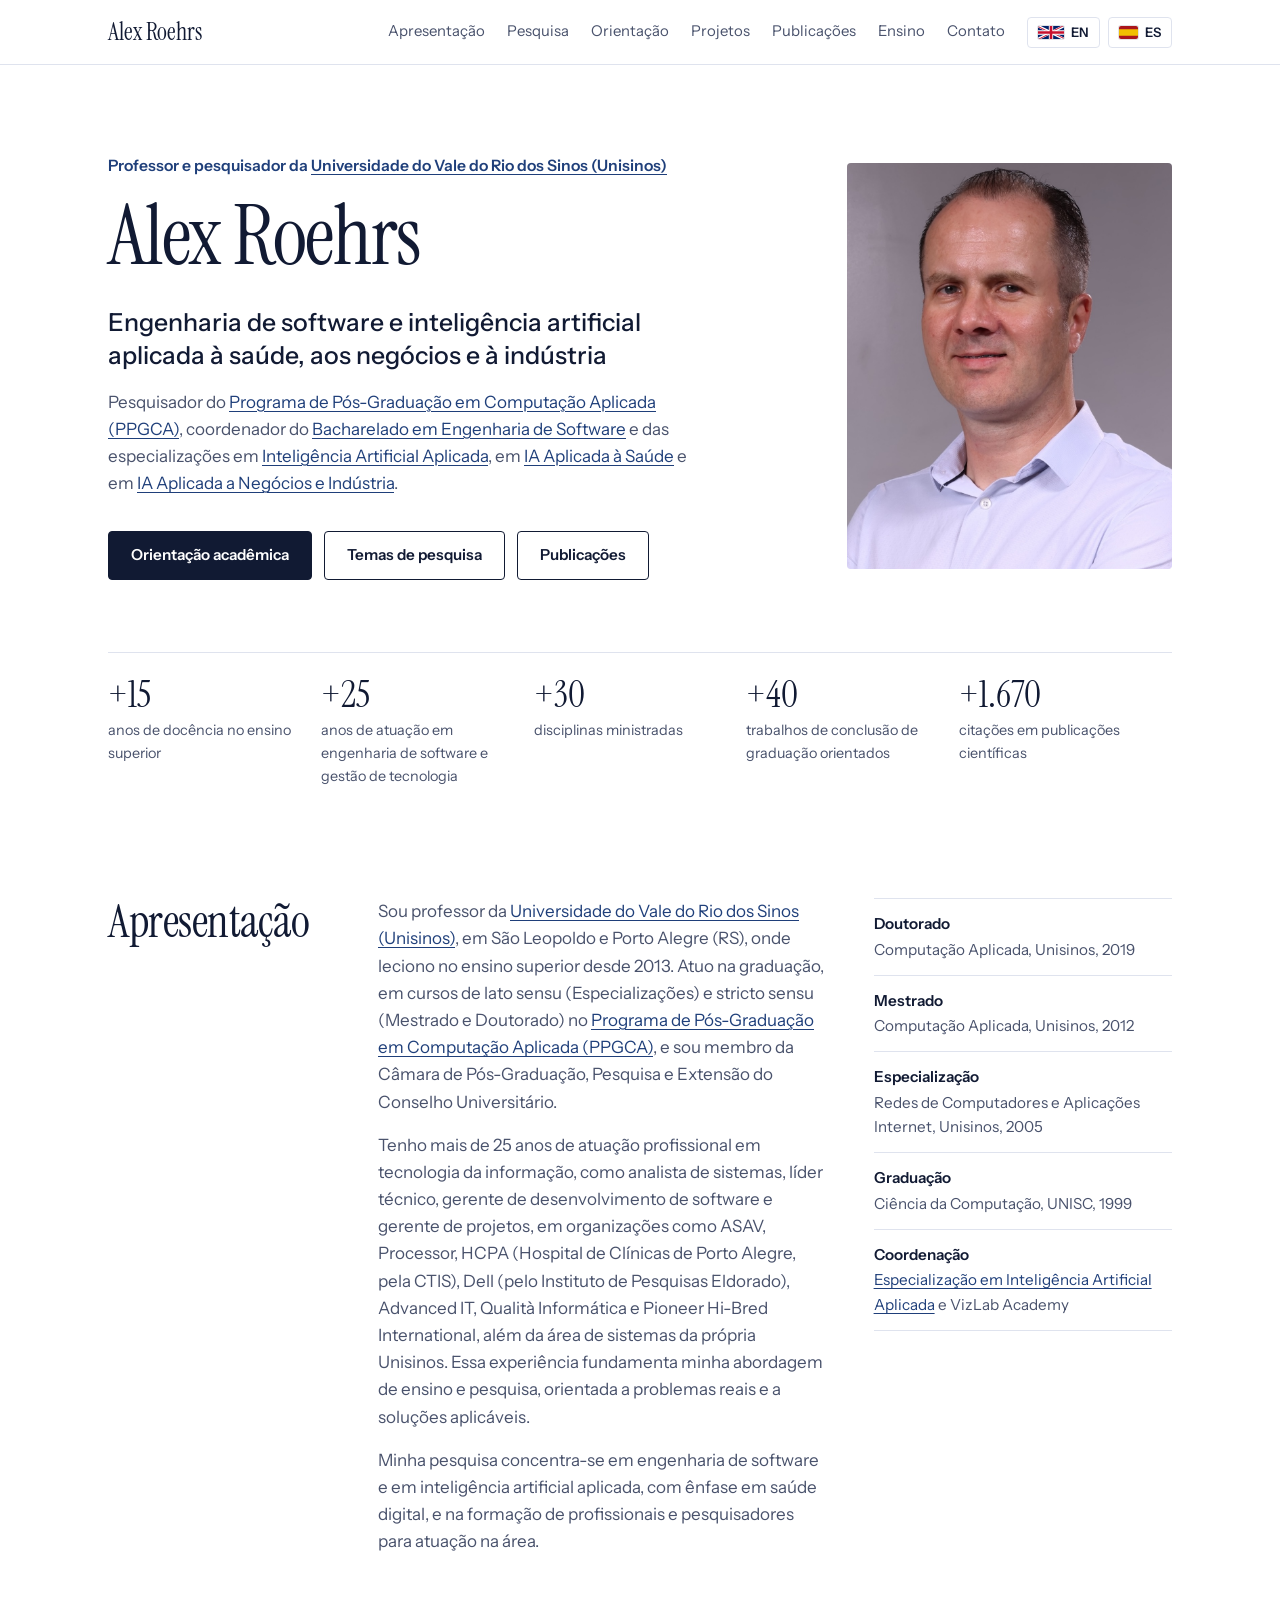
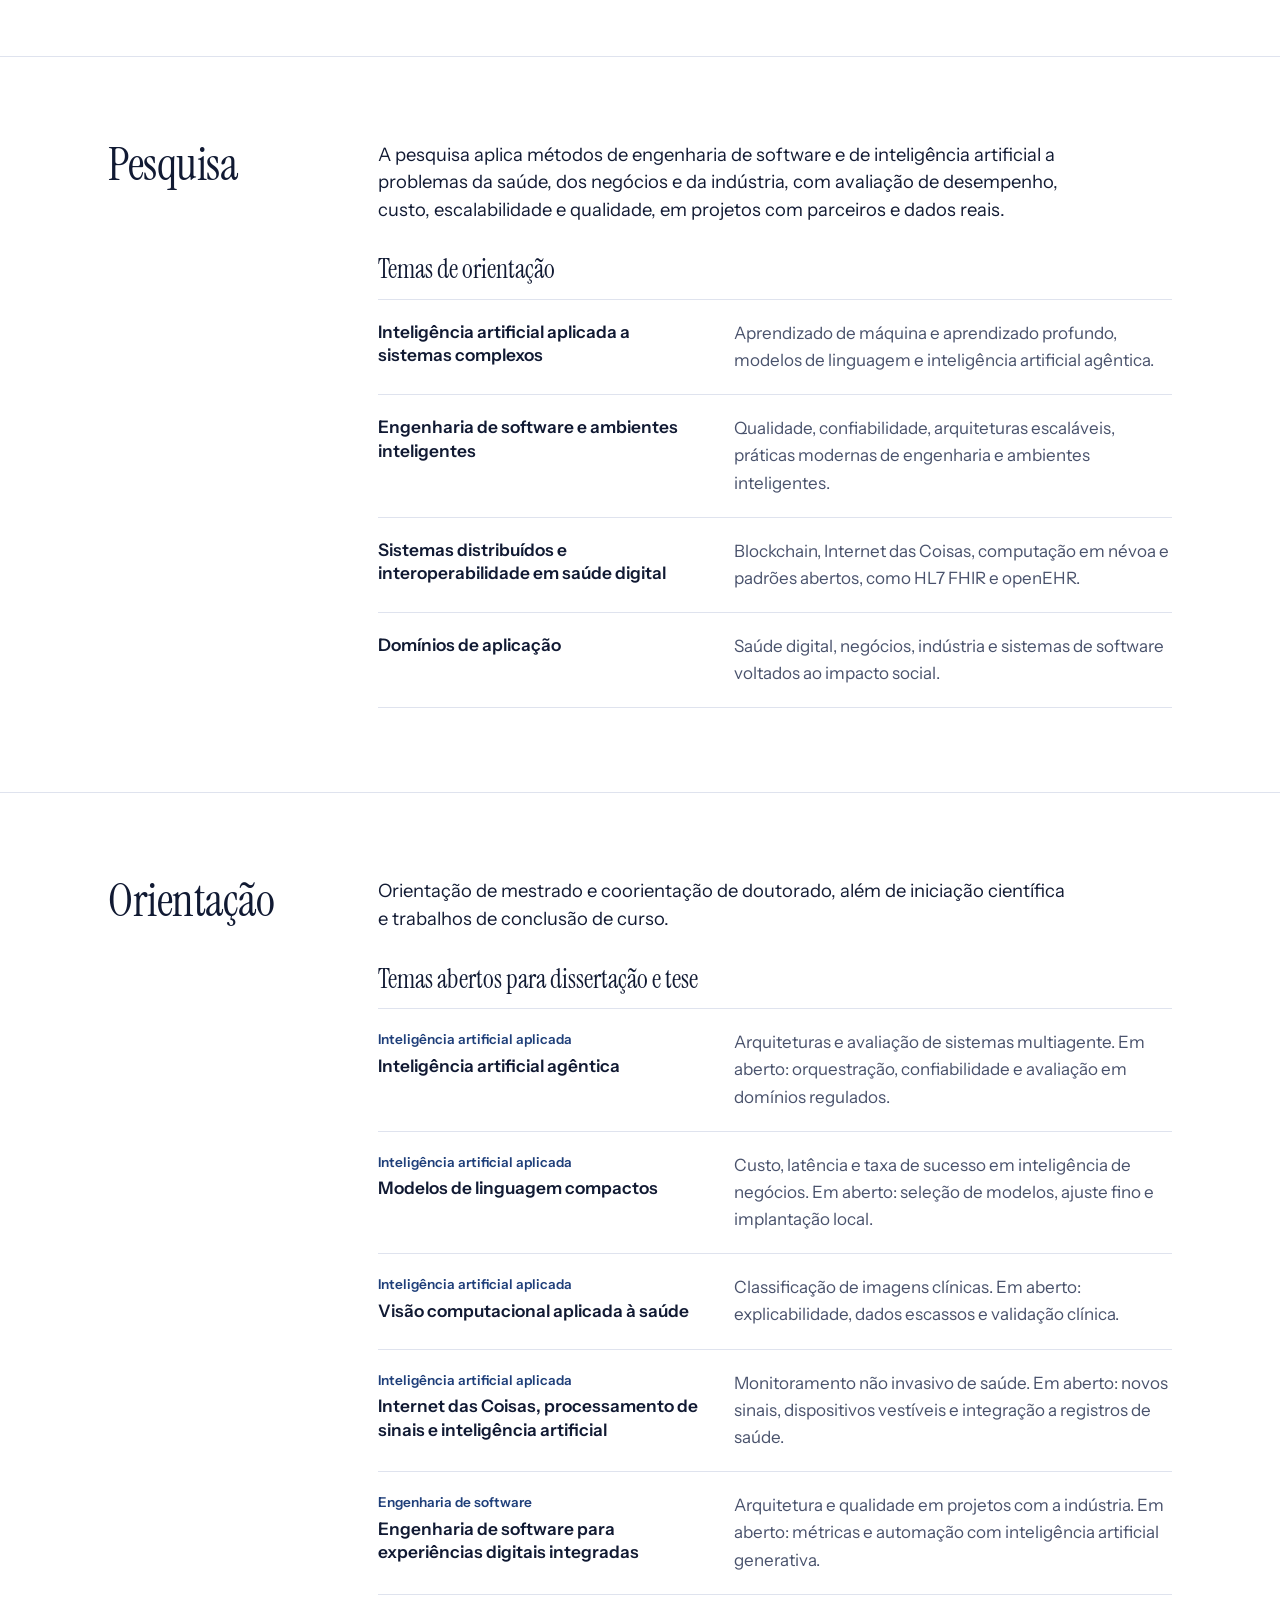
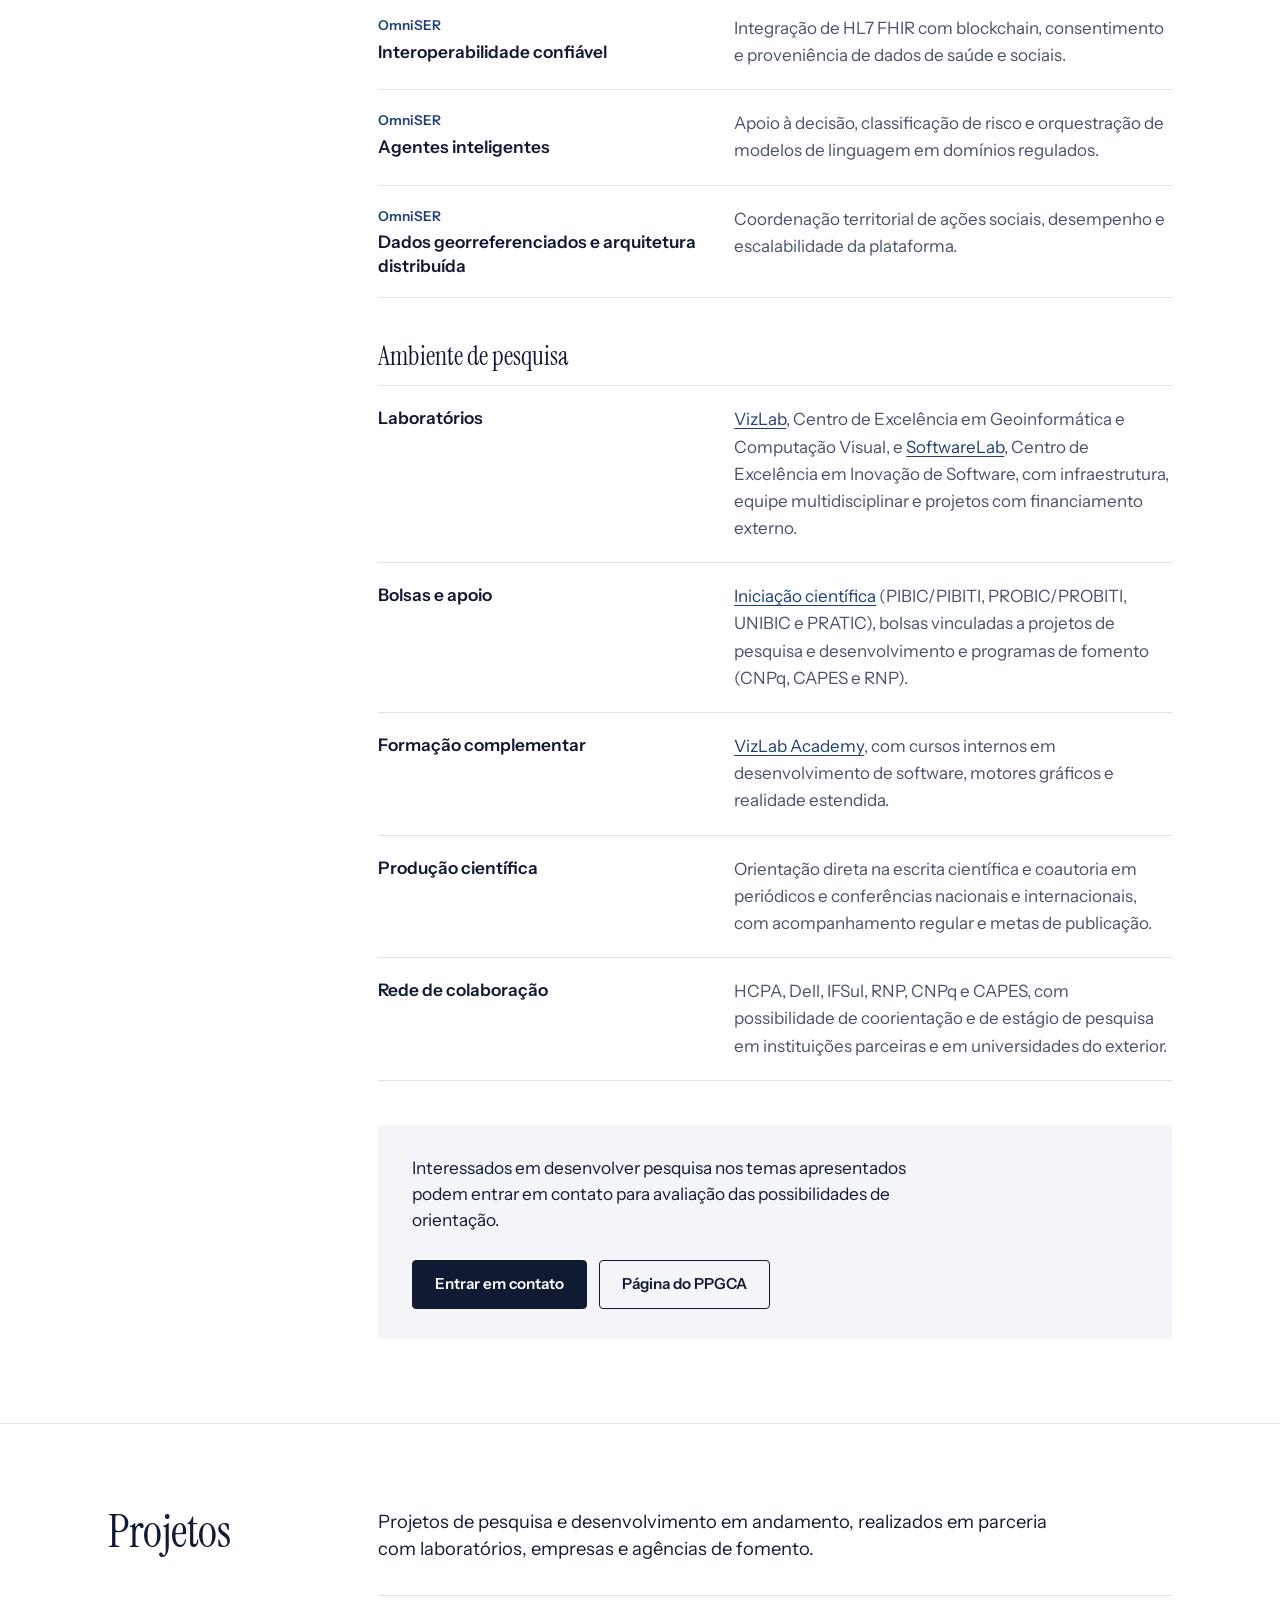
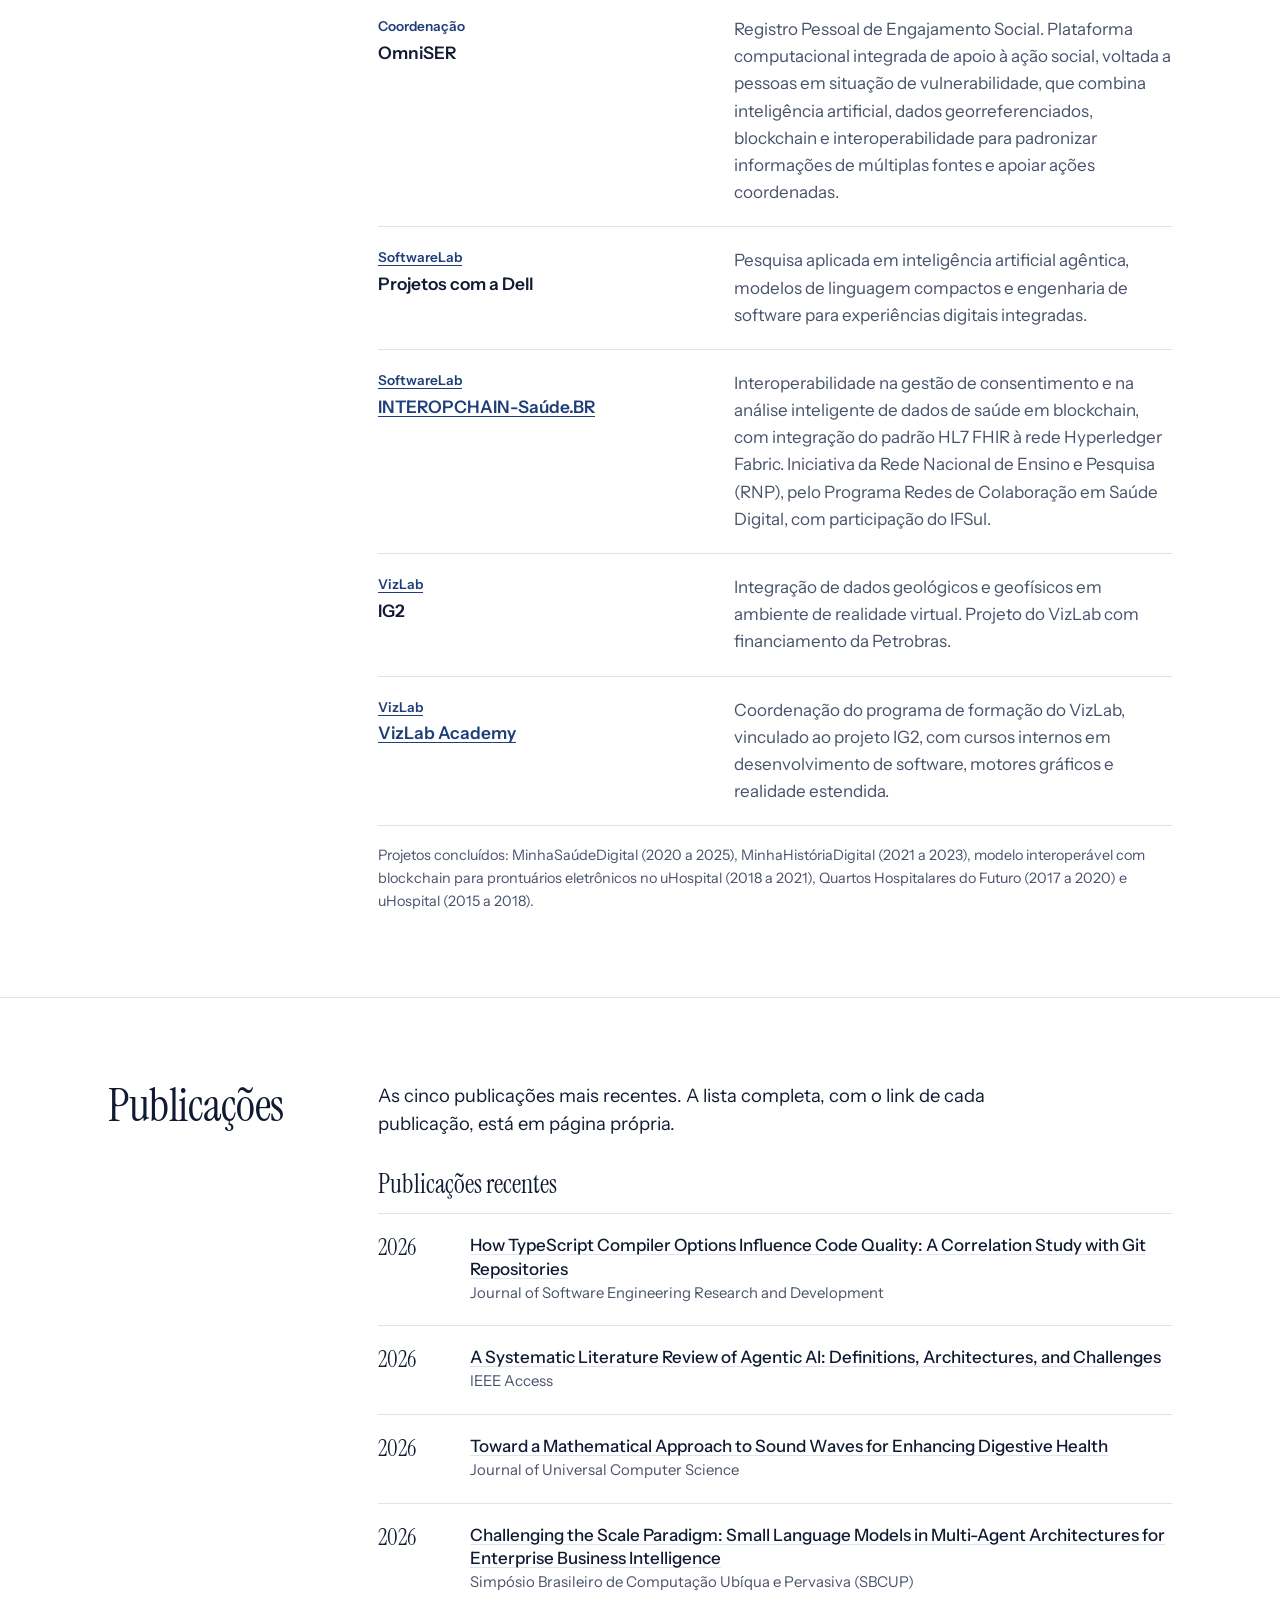
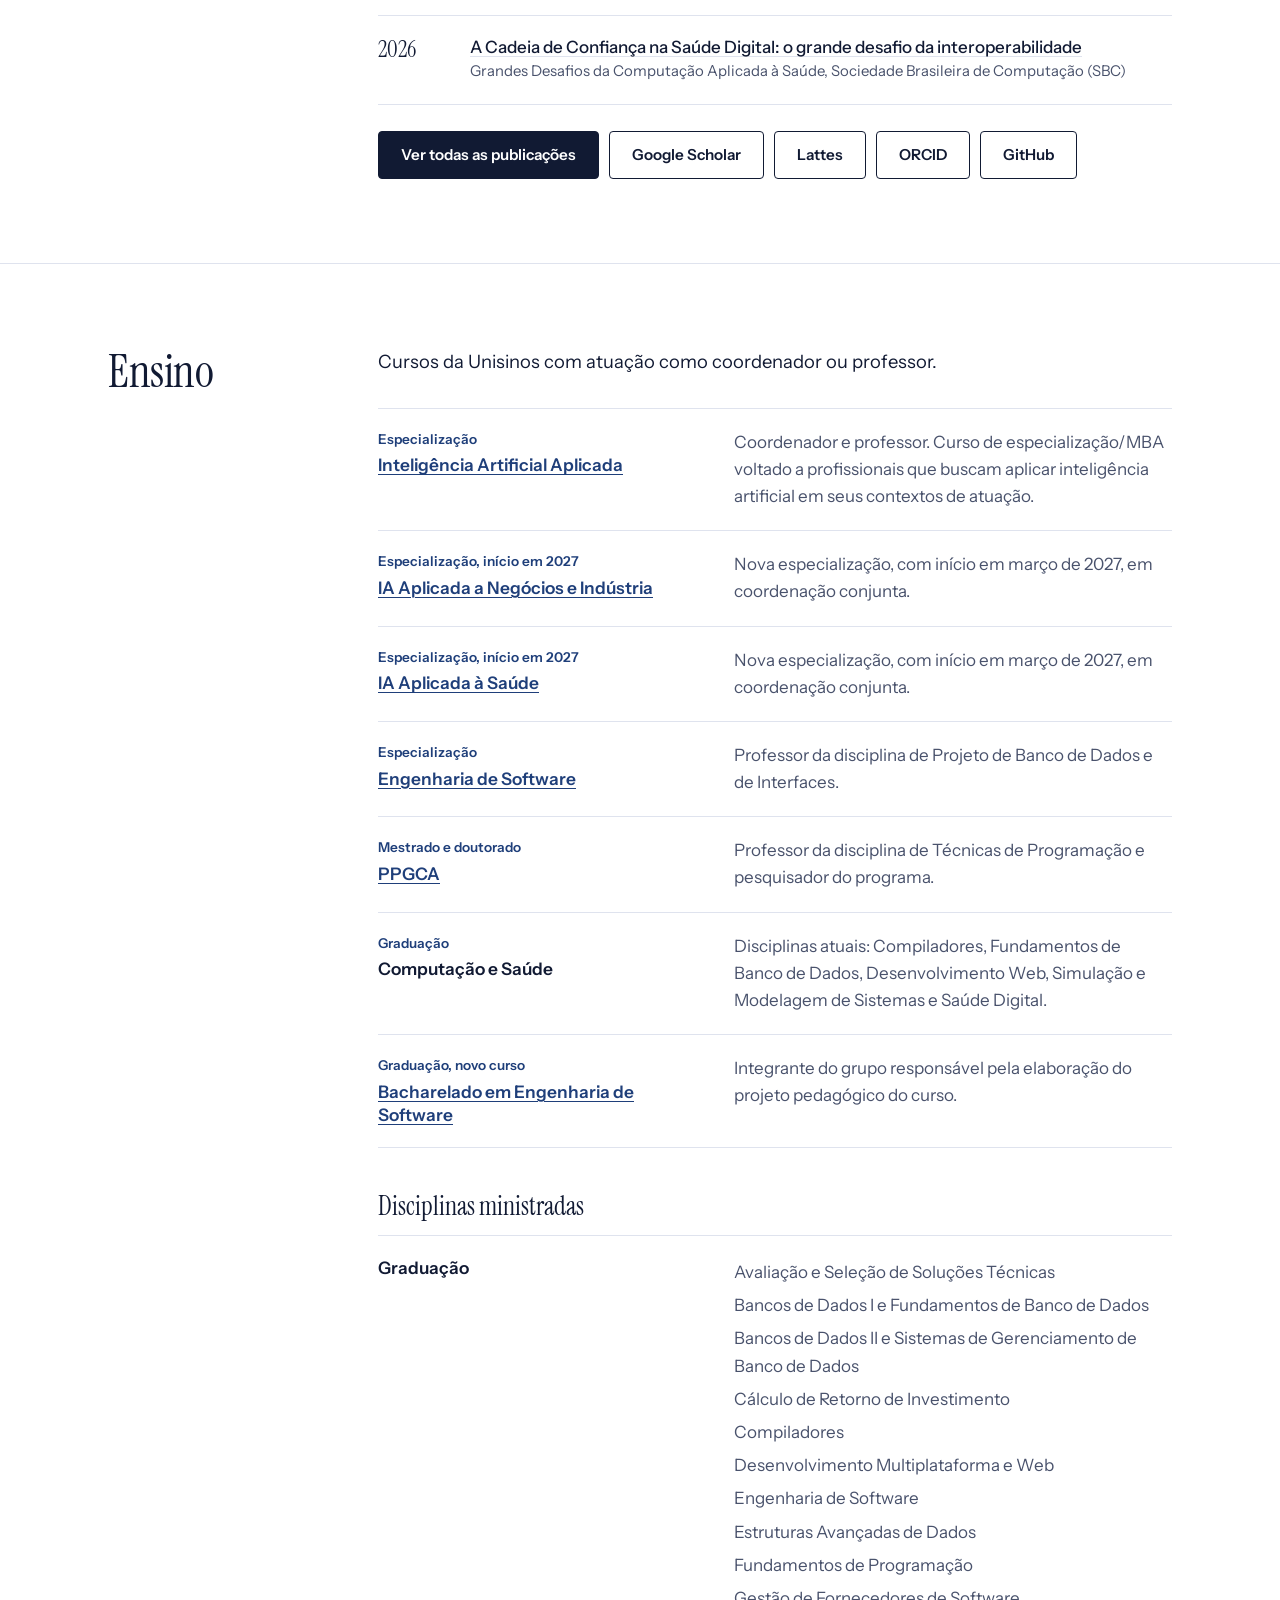
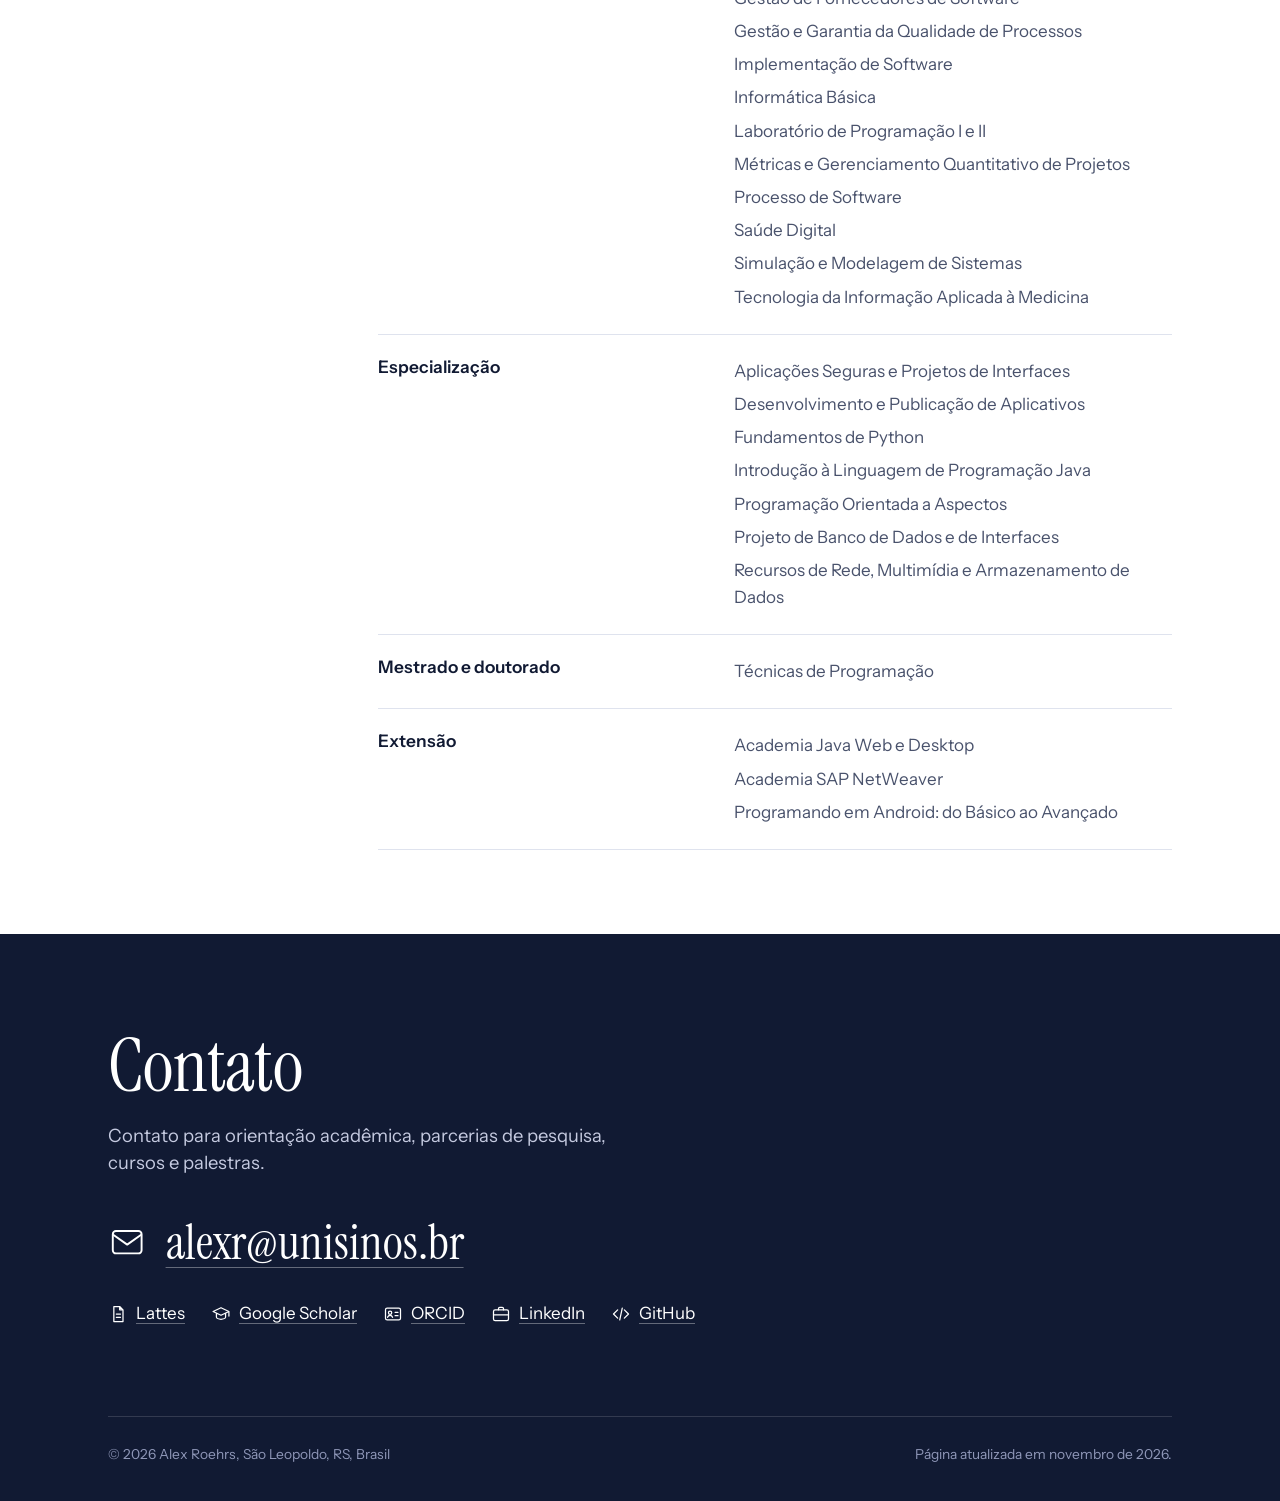
==== commit 800c8c34: "Rodapé com ícones e Apresentação atualizada" ====
--- a/index.html
+++ b/index.html
@@ -47,7 +47,7 @@
 
 <section class="sec" id="sobre"><div class="wrap sec-grid">
   <h2>Apresentação</h2>
-  <div><div class="about"><div class="prose"><p>Sou professor da <a href="https://www.unisinos.br" rel="noopener">Universidade do Vale do Rio dos Sinos (Unisinos)</a>, em São Leopoldo (RS), onde leciono desde 2013. Atuo na graduação, em cursos de especialização e no <a href="https://www.unisinos.br/pos/mestrado-e-doutorado/computacao-aplicada" rel="noopener">Programa de Pós-Graduação em Computação Aplicada (PPGCA)</a>, e sou membro da Câmara de Pós-Graduação, Pesquisa e Extensão do Conselho Universitário.</p><p>Tenho mais de 25 anos de atuação profissional em tecnologia da informação, como analista de sistemas, líder técnico, gerente de desenvolvimento de software e gerente de projetos, em organizações como ASAV, Processor, HCPA (Hospital de Clínicas de Porto Alegre, pela CTIS), Dell (pelo Instituto de Pesquisas Eldorado), Advanced IT, Qualità Informática e Pioneer Hi-Bred International, além da área de sistemas da própria Unisinos. Essa experiência fundamenta minha abordagem de ensino e pesquisa, orientada a problemas reais e a soluções aplicáveis.</p><p>Minha pesquisa concentra-se em engenharia de software e em inteligência artificial aplicada, com ênfase em saúde digital, e na formação de profissionais e pesquisadores para atuação na área.</p></div><ul class="quick"><li><b>Doutorado</b>Computação Aplicada, Unisinos, 2019</li><li><b>Mestrado</b>Computação Aplicada, Unisinos, 2012</li><li><b>Especialização</b>Redes de Computadores e Aplicações Internet, Unisinos, 2005</li><li><b>Graduação</b>Ciência da Computação, UNISC, 1999</li><li><b>Coordenação</b><a href="https://www.unisinos.br/pos/mba-e-especializacao/inteligencia-artificial-aplicada" rel="noopener">Especialização em Inteligência Artificial Aplicada</a> e VizLab Academy</li></ul></div></div>
+  <div><div class="about"><div class="prose"><p>Sou professor da <a href="https://www.unisinos.br" rel="noopener">Universidade do Vale do Rio dos Sinos (Unisinos)</a>, em São Leopoldo e Porto Alegre (RS), onde leciono no ensino superior desde 2013. Atuo na graduação, em cursos de lato sensu (Especializações) e stricto sensu (Mestrado e Doutorado) no <a href="https://www.unisinos.br/pos/mestrado-e-doutorado/computacao-aplicada" rel="noopener">Programa de Pós-Graduação em Computação Aplicada (PPGCA)</a>, e sou membro da Câmara de Pós-Graduação, Pesquisa e Extensão do Conselho Universitário.</p><p>Tenho mais de 25 anos de atuação profissional em tecnologia da informação, como analista de sistemas, líder técnico, gerente de desenvolvimento de software e gerente de projetos, em organizações como ASAV, Processor, HCPA (Hospital de Clínicas de Porto Alegre, pela CTIS), Dell (pelo Instituto de Pesquisas Eldorado), Advanced IT, Qualità Informática e Pioneer Hi-Bred International, além da área de sistemas da própria Unisinos. Essa experiência fundamenta minha abordagem de ensino e pesquisa, orientada a problemas reais e a soluções aplicáveis.</p><p>Minha pesquisa concentra-se em engenharia de software e em inteligência artificial aplicada, com ênfase em saúde digital, e na formação de profissionais e pesquisadores para atuação na área.</p></div><ul class="quick"><li><b>Doutorado</b>Computação Aplicada, Unisinos, 2019</li><li><b>Mestrado</b>Computação Aplicada, Unisinos, 2012</li><li><b>Especialização</b>Redes de Computadores e Aplicações Internet, Unisinos, 2005</li><li><b>Graduação</b>Ciência da Computação, UNISC, 1999</li><li><b>Coordenação</b><a href="https://www.unisinos.br/pos/mba-e-especializacao/inteligencia-artificial-aplicada" rel="noopener">Especialização em Inteligência Artificial Aplicada</a> e VizLab Academy</li></ul></div></div>
 </div></section>
 
 <section class="sec" id="pesquisa"><div class="wrap sec-grid">
@@ -78,8 +78,8 @@
 <section class="contact" id="contato"><div class="wrap">
   <h2>Contato</h2>
   <p class="intro">Contato para orientação acadêmica, parcerias de pesquisa, cursos e palestras.</p>
-  <a class="mail" href="mailto:alexr@unisinos.br"><span>alexr@unisinos.br</span></a>
-  <ul class="profiles"><li><a href="https://www.linkedin.com/in/alexroehrs/" rel="me noopener">LinkedIn</a></li><li><a href="https://scholar.google.com.br/citations?user=oyqxVYIAAAAJ&amp;hl=en" rel="me noopener">Google Scholar</a></li><li><a href="https://busca-cv-lattes.cnpq.br/curriculo/7563231619126505" rel="me noopener">Lattes</a></li><li><a href="https://orcid.org/0000-0003-0312-1310" rel="me noopener">ORCID</a></li><li><a href="https://github.com/alexroehrs" rel="me noopener">GitHub</a></li></ul>
+  <a class="mail" href="mailto:alexr@unisinos.br"><svg class="ico" viewBox="0 0 24 24" fill="none" stroke="currentColor" stroke-width="1.5" stroke-linecap="round" stroke-linejoin="round" aria-hidden="true"><rect x="3" y="5" width="18" height="14" rx="2"/><path d="M3.5 7.5l8.5 6 8.5-6"/></svg><span>alexr@unisinos.br</span></a>
+  <ul class="profiles"><li><a href="https://busca-cv-lattes.cnpq.br/curriculo/7563231619126505" rel="me noopener"><svg class="ico" viewBox="0 0 24 24" fill="none" stroke="currentColor" stroke-width="1.5" stroke-linecap="round" stroke-linejoin="round" aria-hidden="true"><path d="M7 3h7l4 4v14H7zM14 3v4h4M10 12h5M10 16h5"/></svg><span>Lattes</span></a></li><li><a href="https://scholar.google.com.br/citations?user=oyqxVYIAAAAJ&amp;hl=en" rel="me noopener"><svg class="ico" viewBox="0 0 24 24" fill="none" stroke="currentColor" stroke-width="1.5" stroke-linecap="round" stroke-linejoin="round" aria-hidden="true"><path d="M2.5 9L12 4.5 21.5 9 12 13.5zM6.5 11v4.5c0 1.4 2.5 2.8 5.5 2.8s5.5-1.4 5.5-2.8V11M21.5 9v5.5"/></svg><span>Google Scholar</span></a></li><li><a href="https://orcid.org/0000-0003-0312-1310" rel="me noopener"><svg class="ico" viewBox="0 0 24 24" fill="none" stroke="currentColor" stroke-width="1.5" stroke-linecap="round" stroke-linejoin="round" aria-hidden="true"><rect x="3" y="5" width="18" height="14" rx="2"/><circle cx="8.5" cy="10.5" r="2"/><path d="M5.5 16c.6-1.6 1.7-2.4 3-2.4s2.4.8 3 2.4M14.5 10h3.5M14.5 14h3.5"/></svg><span>ORCID</span></a></li><li><a href="https://www.linkedin.com/in/alexroehrs/" rel="me noopener"><svg class="ico" viewBox="0 0 24 24" fill="none" stroke="currentColor" stroke-width="1.5" stroke-linecap="round" stroke-linejoin="round" aria-hidden="true"><rect x="3" y="7" width="18" height="13" rx="2"/><path d="M9 7V5.5a1.5 1.5 0 0 1 1.5-1.5h3A1.5 1.5 0 0 1 15 5.5V7M3 13h18"/></svg><span>LinkedIn</span></a></li><li><a href="https://github.com/alexroehrs" rel="me noopener"><svg class="ico" viewBox="0 0 24 24" fill="none" stroke="currentColor" stroke-width="1.5" stroke-linecap="round" stroke-linejoin="round" aria-hidden="true"><path d="M8 7l-5 5 5 5M16 7l5 5-5 5M13.5 5l-3 14"/></svg><span>GitHub</span></a></li></ul>
   <div class="foot"><span>&copy; 2026 Alex Roehrs, São Leopoldo, RS, Brasil</span><span>Página atualizada em novembro de 2026.</span></div>
 </div></section>
 </main>
--- a/assets/site.css
+++ b/assets/site.css
@@ -128,6 +128,9 @@
 .profiles{display:flex;flex-wrap:wrap;gap:10px 26px;margin:0;padding:0;list-style:none}
 .profiles a{color:#fff;text-decoration-color:rgba(255,255,255,.35)}
 .profiles a:hover{text-decoration-color:#fff}
+.profiles a:has(.ico){display:inline-flex;align-items:center;gap:8px;text-decoration:none}
+.profiles a:has(.ico) span{text-decoration:underline;text-decoration-color:rgba(255,255,255,.35);text-underline-offset:4px}
+.profiles .ico{color:inherit;width:20px;height:20px}
 .foot{margin-top:84px;border-top:1px solid rgba(255,255,255,.14);padding:26px 0 36px;font-size:.86rem;display:flex;justify-content:space-between;gap:16px;flex-wrap:wrap;color:#8f97b8}
 
 @media (max-width:900px){
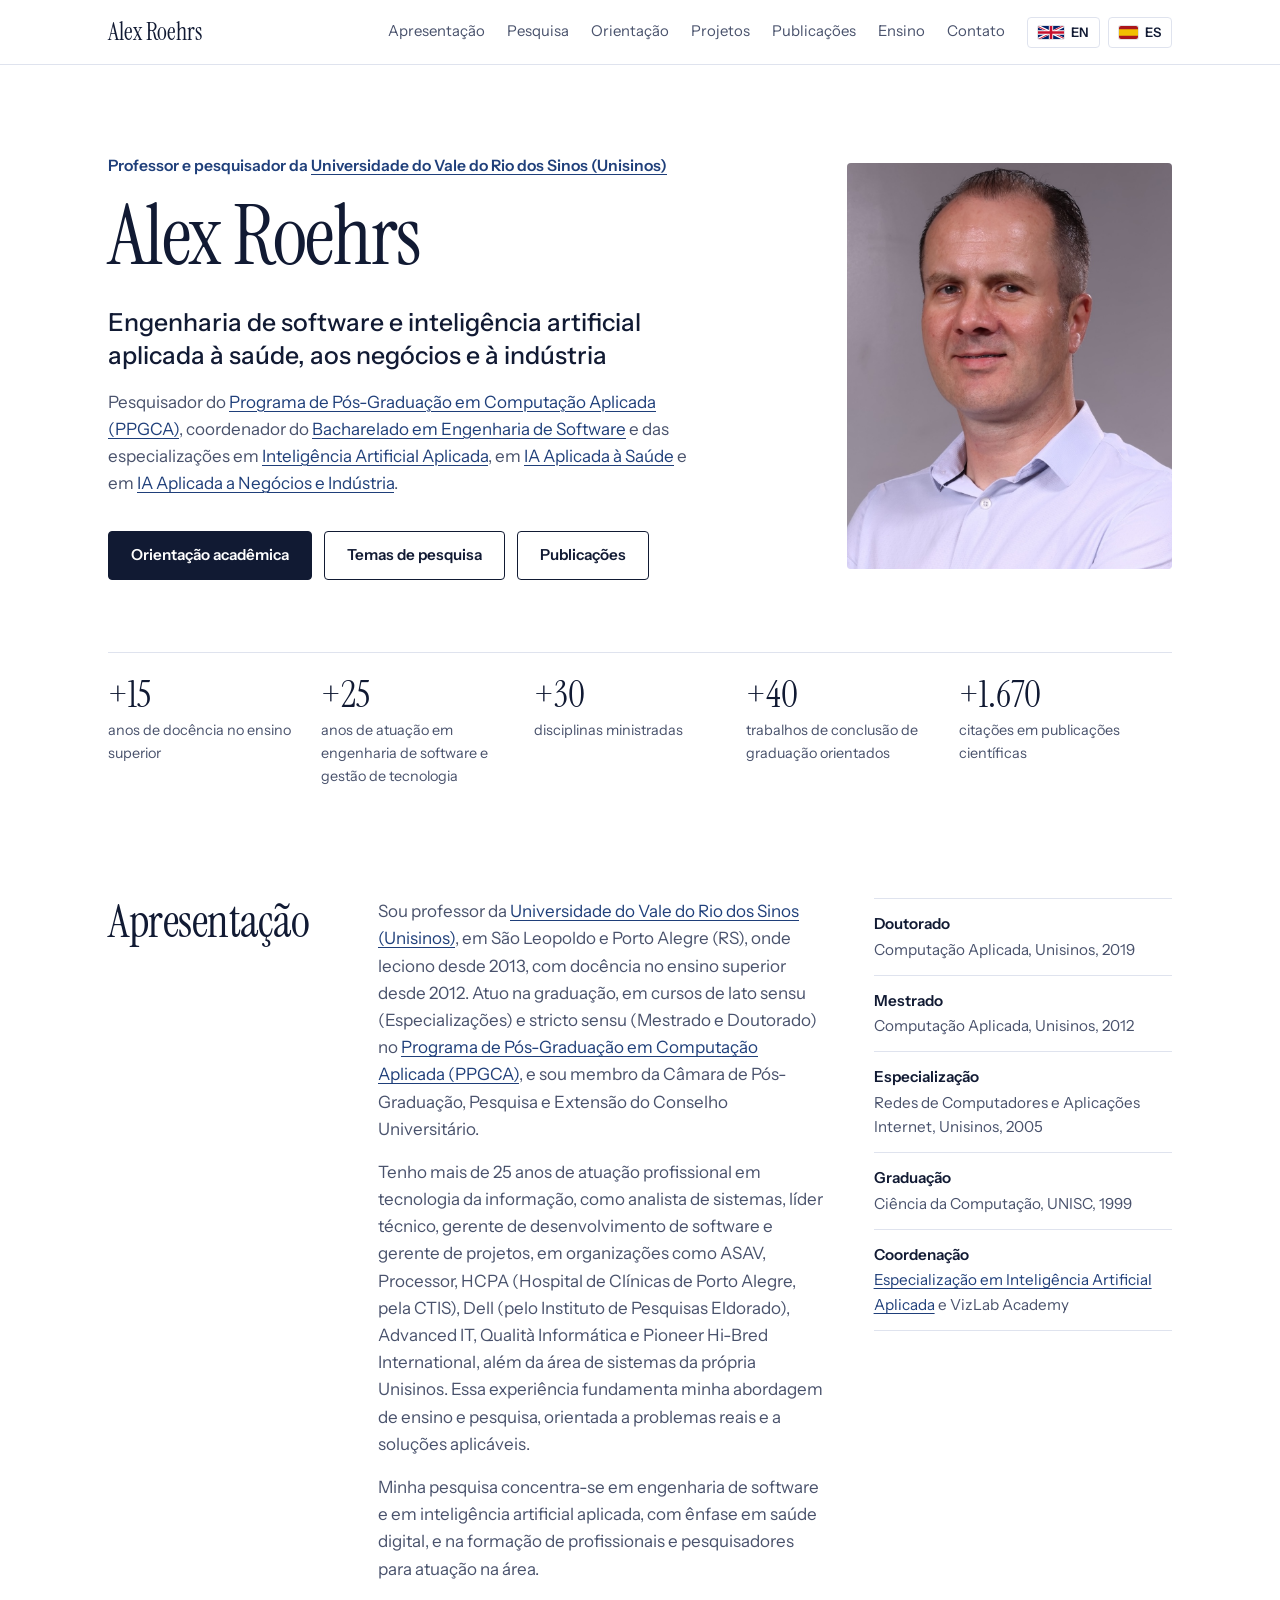
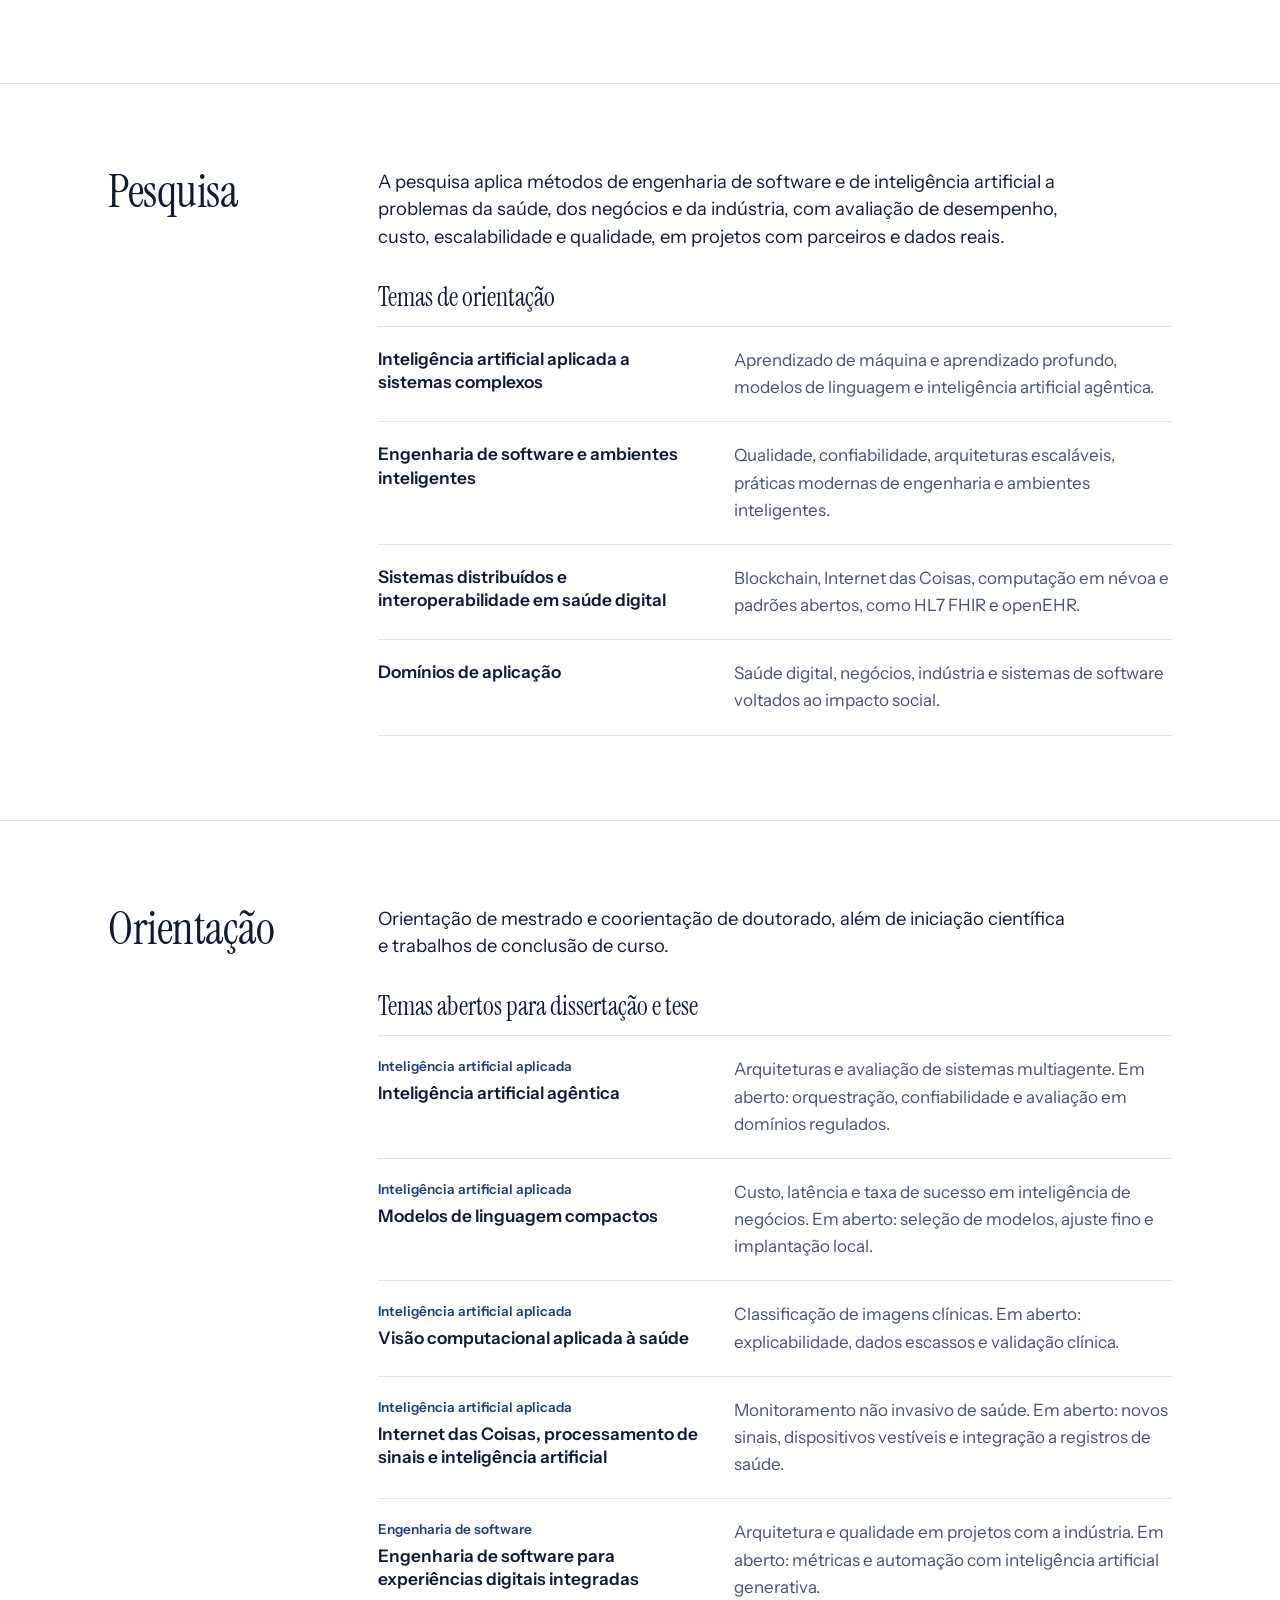
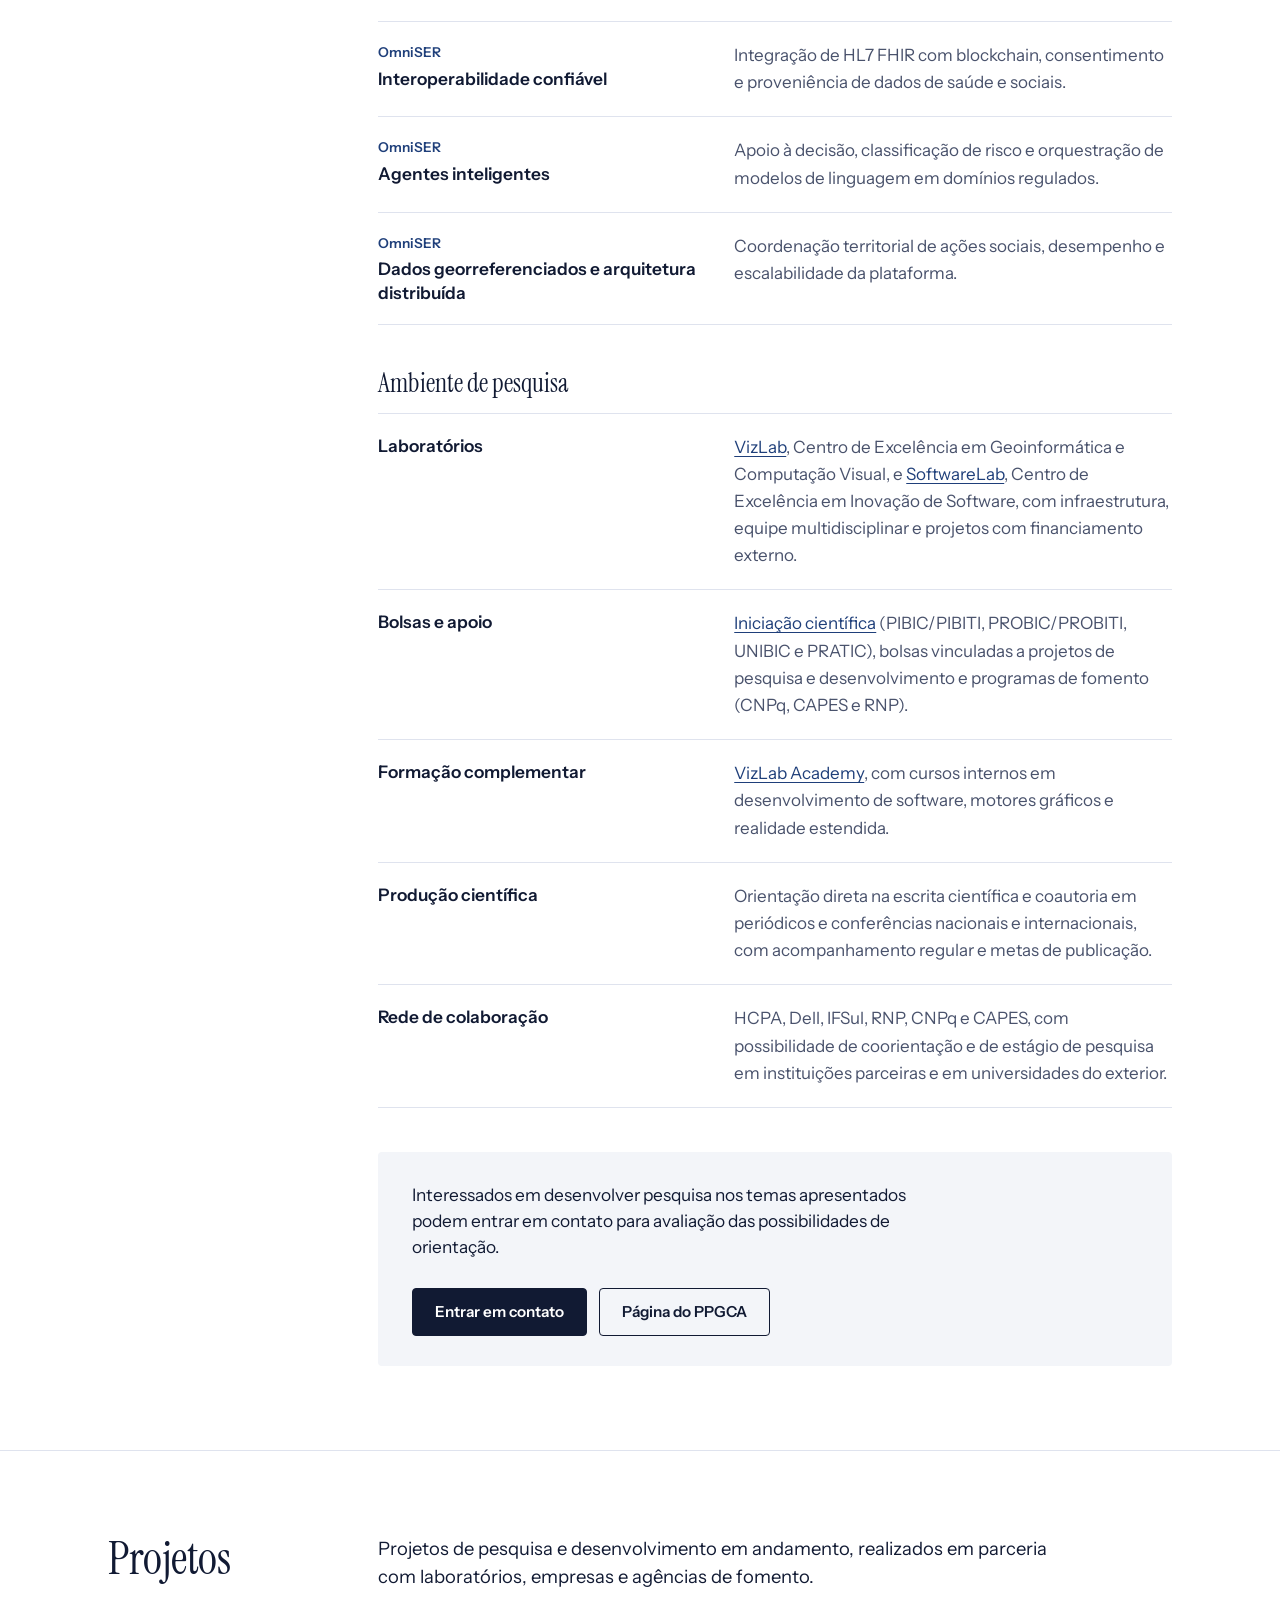
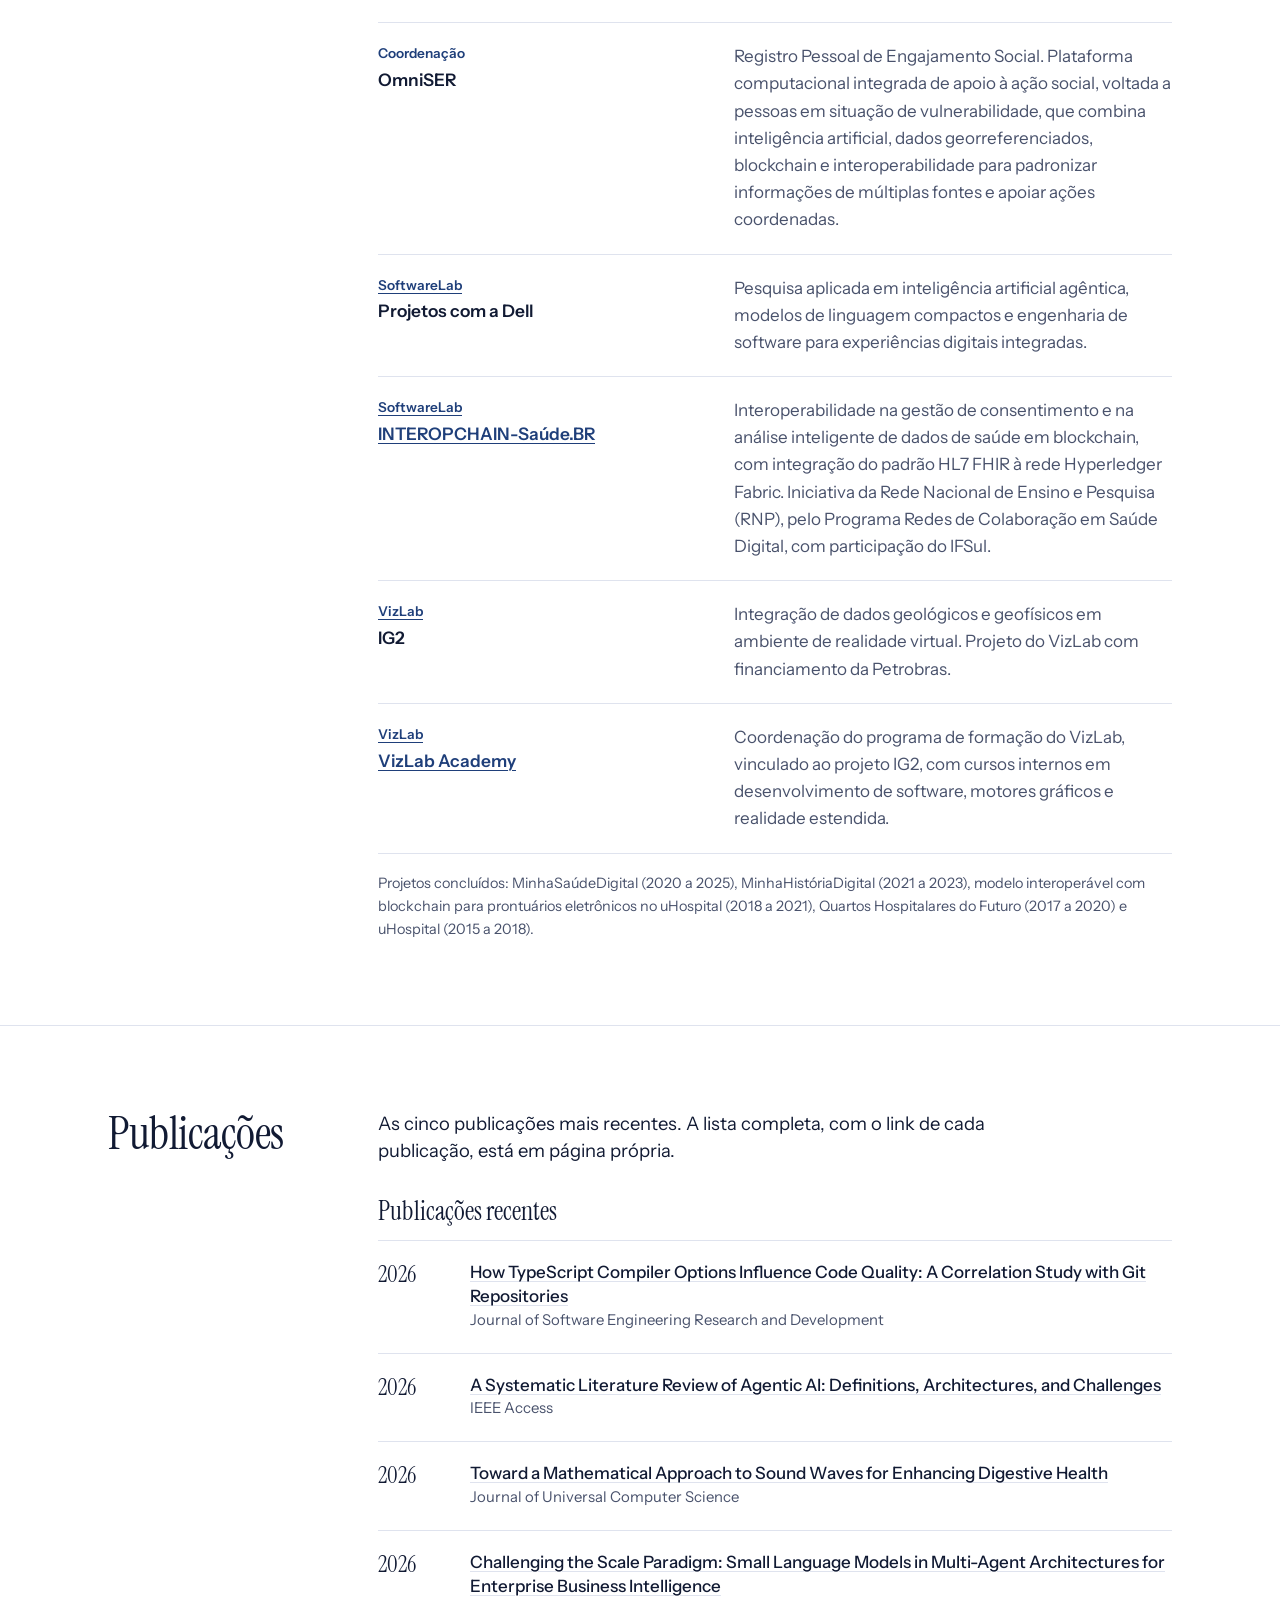
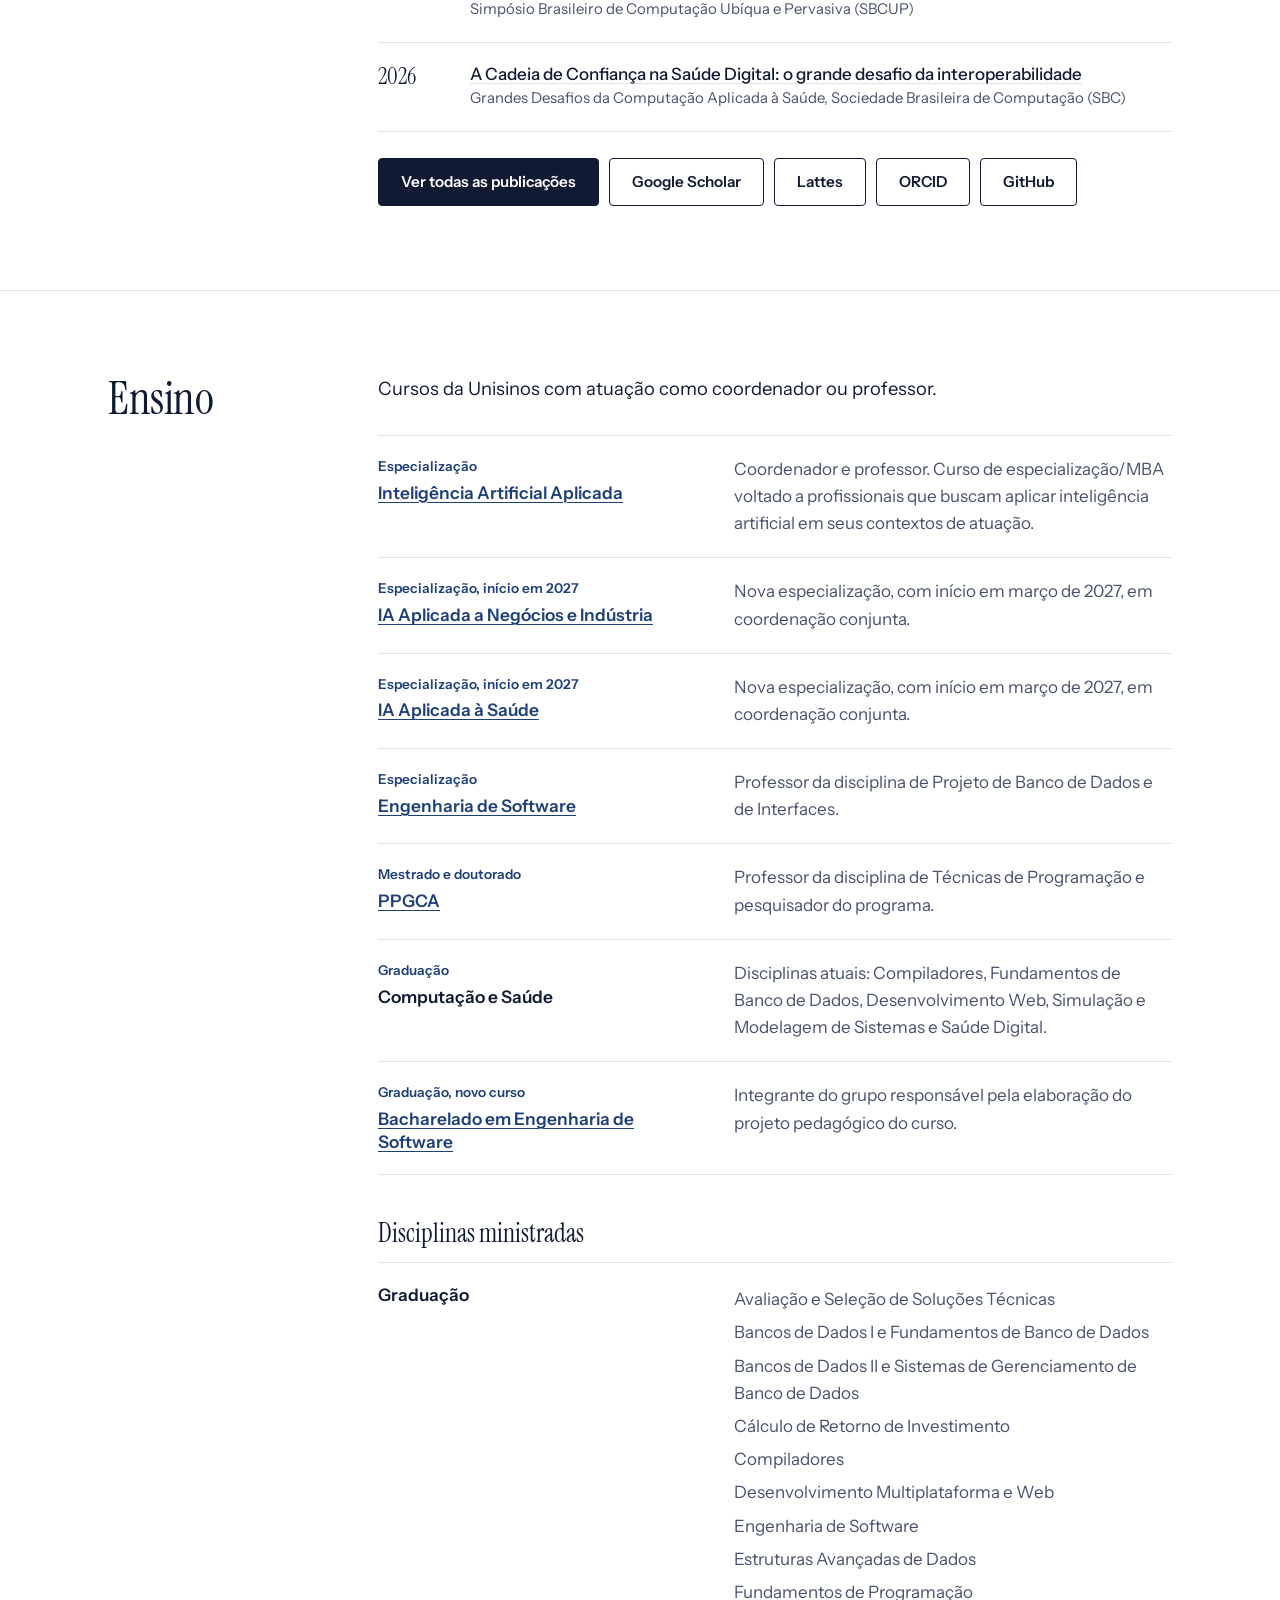
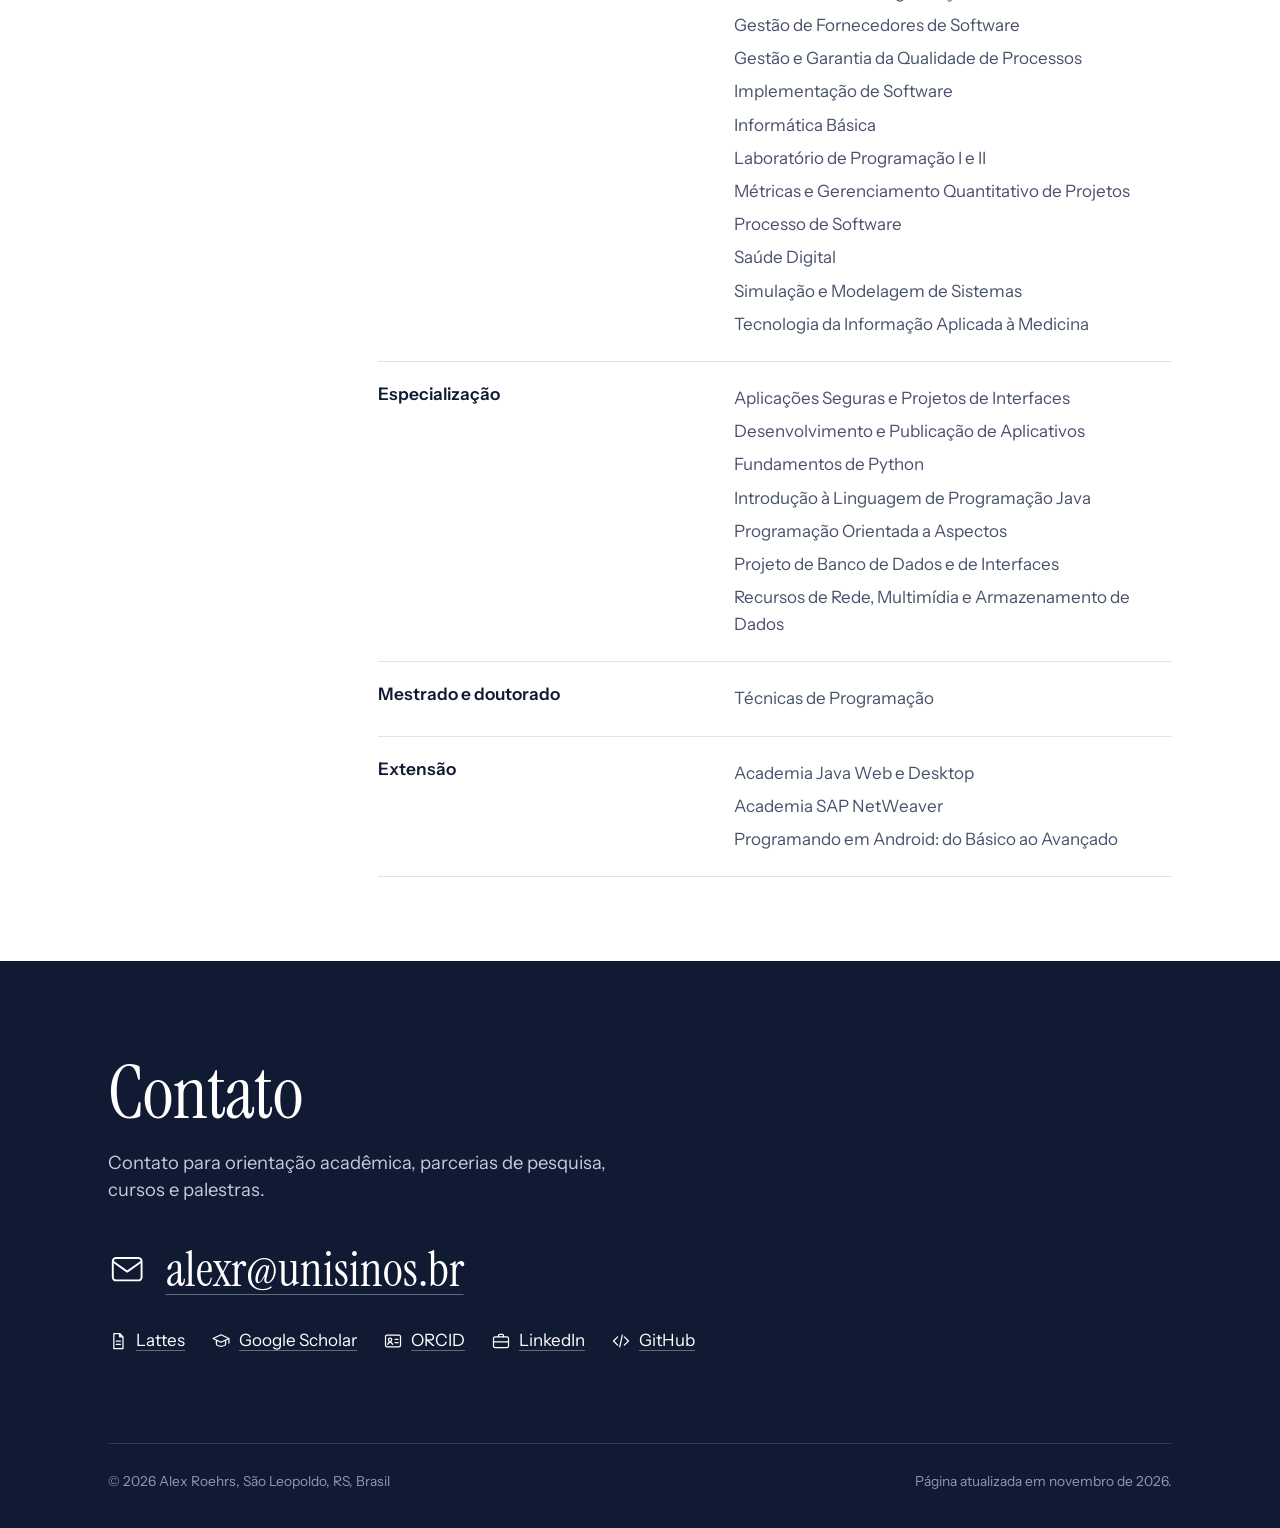
==== commit d84b260b: "Apresentação: docência desde 2012 e Unisinos desde 2013" ====
--- a/index.html
+++ b/index.html
@@ -47,7 +47,7 @@
 
 <section class="sec" id="sobre"><div class="wrap sec-grid">
   <h2>Apresentação</h2>
-  <div><div class="about"><div class="prose"><p>Sou professor da <a href="https://www.unisinos.br" rel="noopener">Universidade do Vale do Rio dos Sinos (Unisinos)</a>, em São Leopoldo e Porto Alegre (RS), onde leciono no ensino superior desde 2013. Atuo na graduação, em cursos de lato sensu (Especializações) e stricto sensu (Mestrado e Doutorado) no <a href="https://www.unisinos.br/pos/mestrado-e-doutorado/computacao-aplicada" rel="noopener">Programa de Pós-Graduação em Computação Aplicada (PPGCA)</a>, e sou membro da Câmara de Pós-Graduação, Pesquisa e Extensão do Conselho Universitário.</p><p>Tenho mais de 25 anos de atuação profissional em tecnologia da informação, como analista de sistemas, líder técnico, gerente de desenvolvimento de software e gerente de projetos, em organizações como ASAV, Processor, HCPA (Hospital de Clínicas de Porto Alegre, pela CTIS), Dell (pelo Instituto de Pesquisas Eldorado), Advanced IT, Qualità Informática e Pioneer Hi-Bred International, além da área de sistemas da própria Unisinos. Essa experiência fundamenta minha abordagem de ensino e pesquisa, orientada a problemas reais e a soluções aplicáveis.</p><p>Minha pesquisa concentra-se em engenharia de software e em inteligência artificial aplicada, com ênfase em saúde digital, e na formação de profissionais e pesquisadores para atuação na área.</p></div><ul class="quick"><li><b>Doutorado</b>Computação Aplicada, Unisinos, 2019</li><li><b>Mestrado</b>Computação Aplicada, Unisinos, 2012</li><li><b>Especialização</b>Redes de Computadores e Aplicações Internet, Unisinos, 2005</li><li><b>Graduação</b>Ciência da Computação, UNISC, 1999</li><li><b>Coordenação</b><a href="https://www.unisinos.br/pos/mba-e-especializacao/inteligencia-artificial-aplicada" rel="noopener">Especialização em Inteligência Artificial Aplicada</a> e VizLab Academy</li></ul></div></div>
+  <div><div class="about"><div class="prose"><p>Sou professor da <a href="https://www.unisinos.br" rel="noopener">Universidade do Vale do Rio dos Sinos (Unisinos)</a>, em São Leopoldo e Porto Alegre (RS), onde leciono desde 2013, com docência no ensino superior desde 2012. Atuo na graduação, em cursos de lato sensu (Especializações) e stricto sensu (Mestrado e Doutorado) no <a href="https://www.unisinos.br/pos/mestrado-e-doutorado/computacao-aplicada" rel="noopener">Programa de Pós-Graduação em Computação Aplicada (PPGCA)</a>, e sou membro da Câmara de Pós-Graduação, Pesquisa e Extensão do Conselho Universitário.</p><p>Tenho mais de 25 anos de atuação profissional em tecnologia da informação, como analista de sistemas, líder técnico, gerente de desenvolvimento de software e gerente de projetos, em organizações como ASAV, Processor, HCPA (Hospital de Clínicas de Porto Alegre, pela CTIS), Dell (pelo Instituto de Pesquisas Eldorado), Advanced IT, Qualità Informática e Pioneer Hi-Bred International, além da área de sistemas da própria Unisinos. Essa experiência fundamenta minha abordagem de ensino e pesquisa, orientada a problemas reais e a soluções aplicáveis.</p><p>Minha pesquisa concentra-se em engenharia de software e em inteligência artificial aplicada, com ênfase em saúde digital, e na formação de profissionais e pesquisadores para atuação na área.</p></div><ul class="quick"><li><b>Doutorado</b>Computação Aplicada, Unisinos, 2019</li><li><b>Mestrado</b>Computação Aplicada, Unisinos, 2012</li><li><b>Especialização</b>Redes de Computadores e Aplicações Internet, Unisinos, 2005</li><li><b>Graduação</b>Ciência da Computação, UNISC, 1999</li><li><b>Coordenação</b><a href="https://www.unisinos.br/pos/mba-e-especializacao/inteligencia-artificial-aplicada" rel="noopener">Especialização em Inteligência Artificial Aplicada</a> e VizLab Academy</li></ul></div></div>
 </div></section>
 
 <section class="sec" id="pesquisa"><div class="wrap sec-grid">
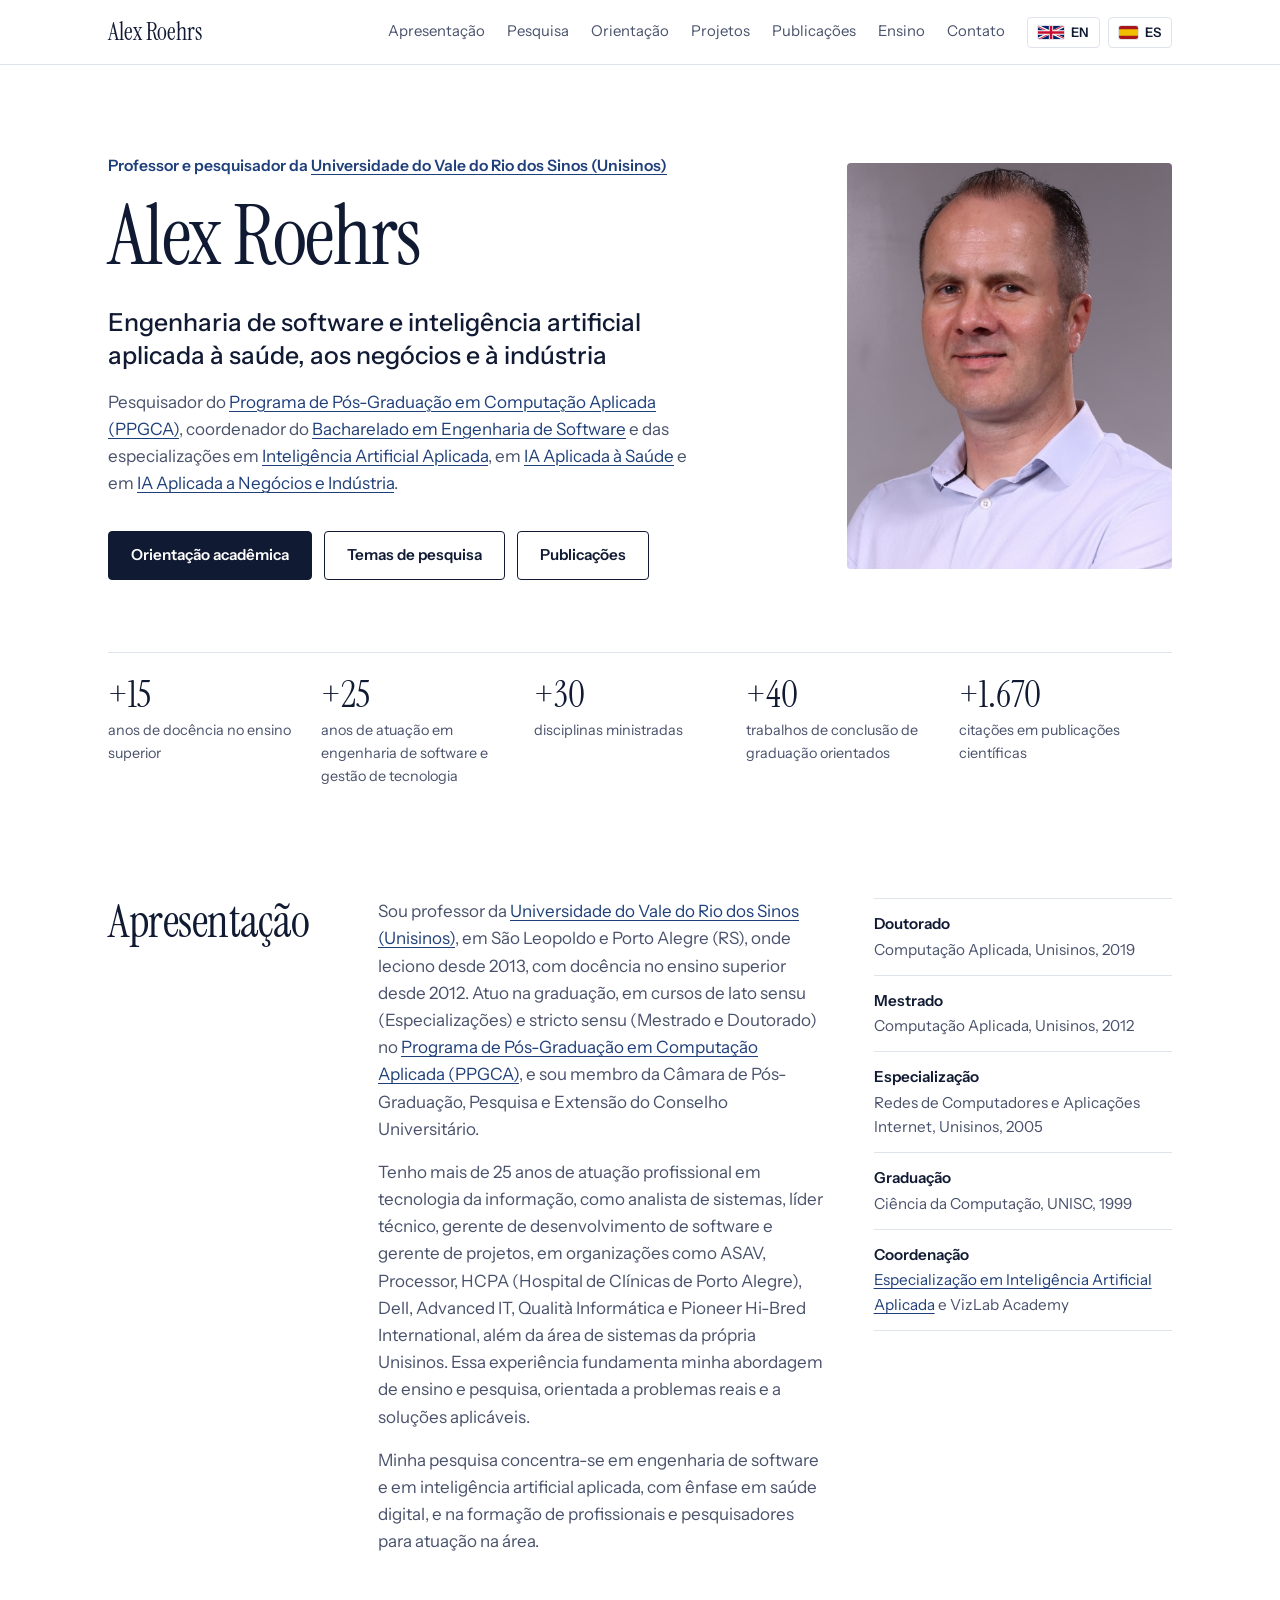
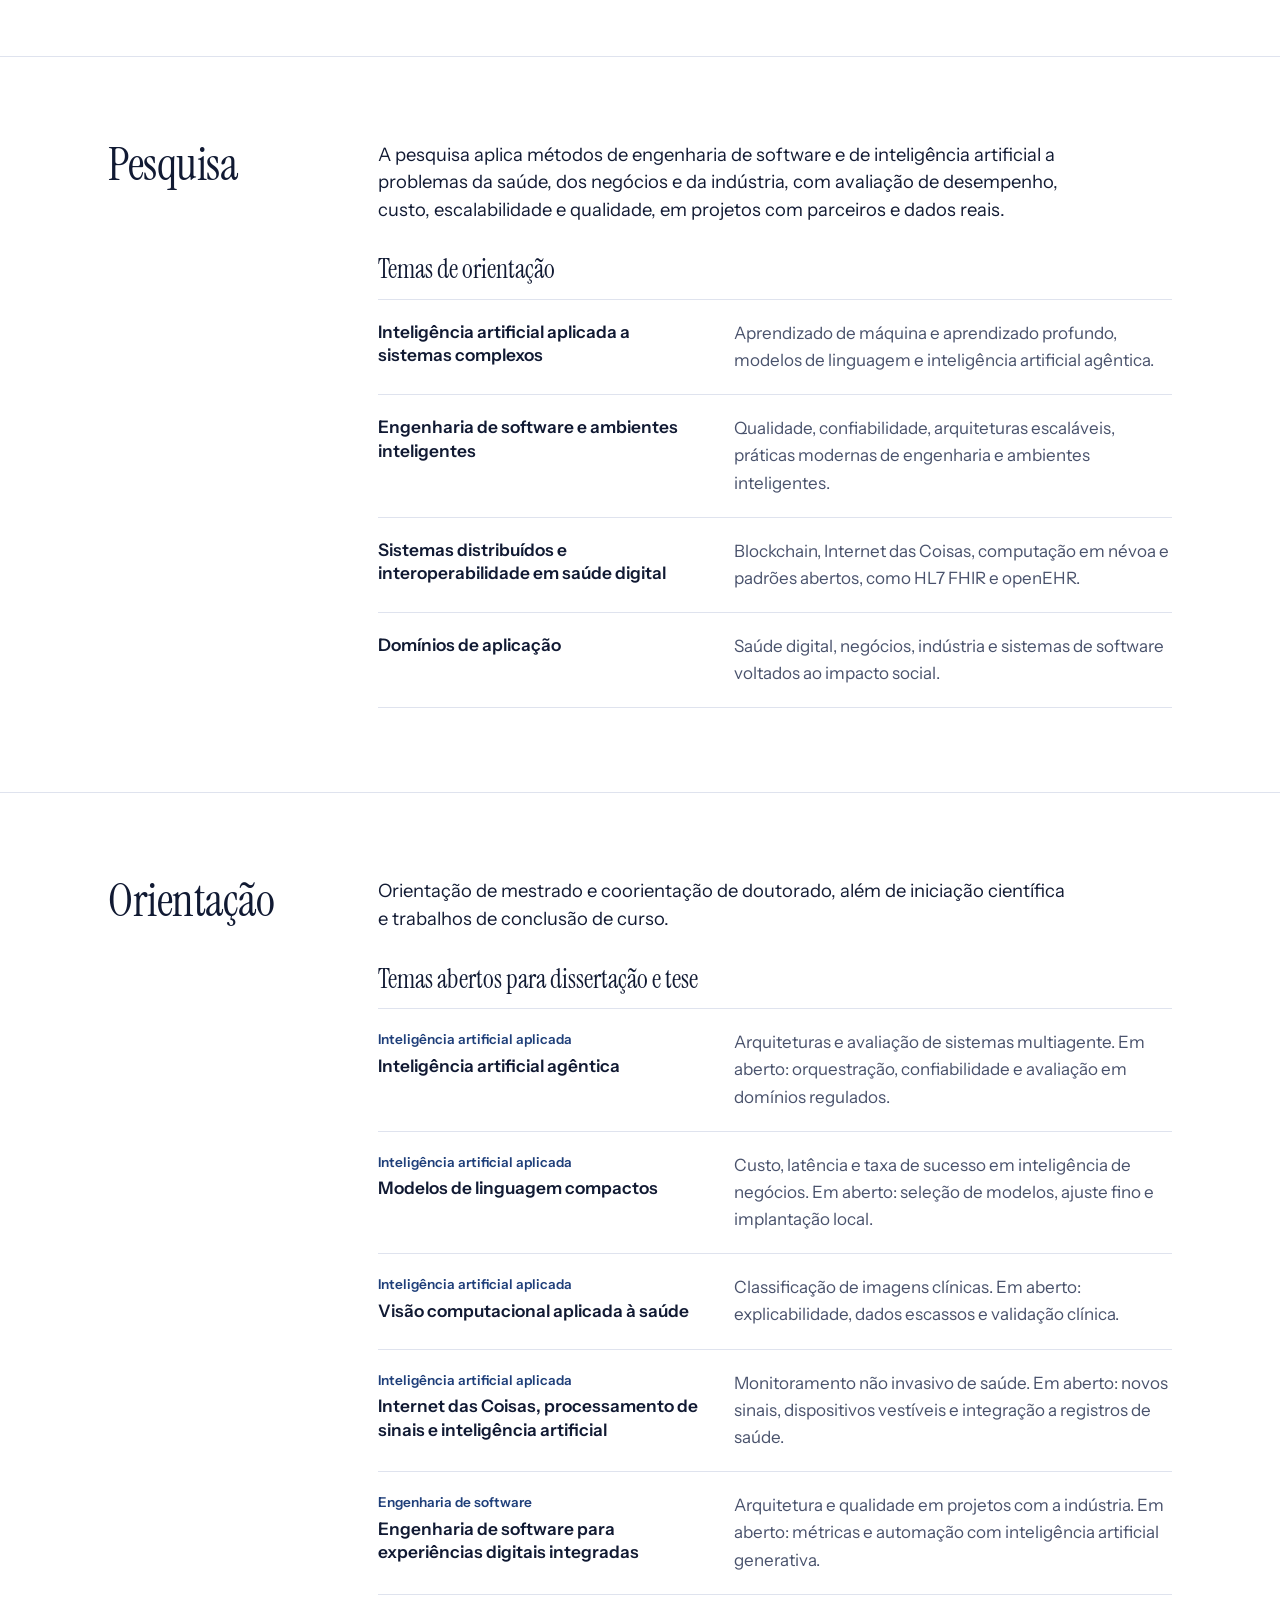
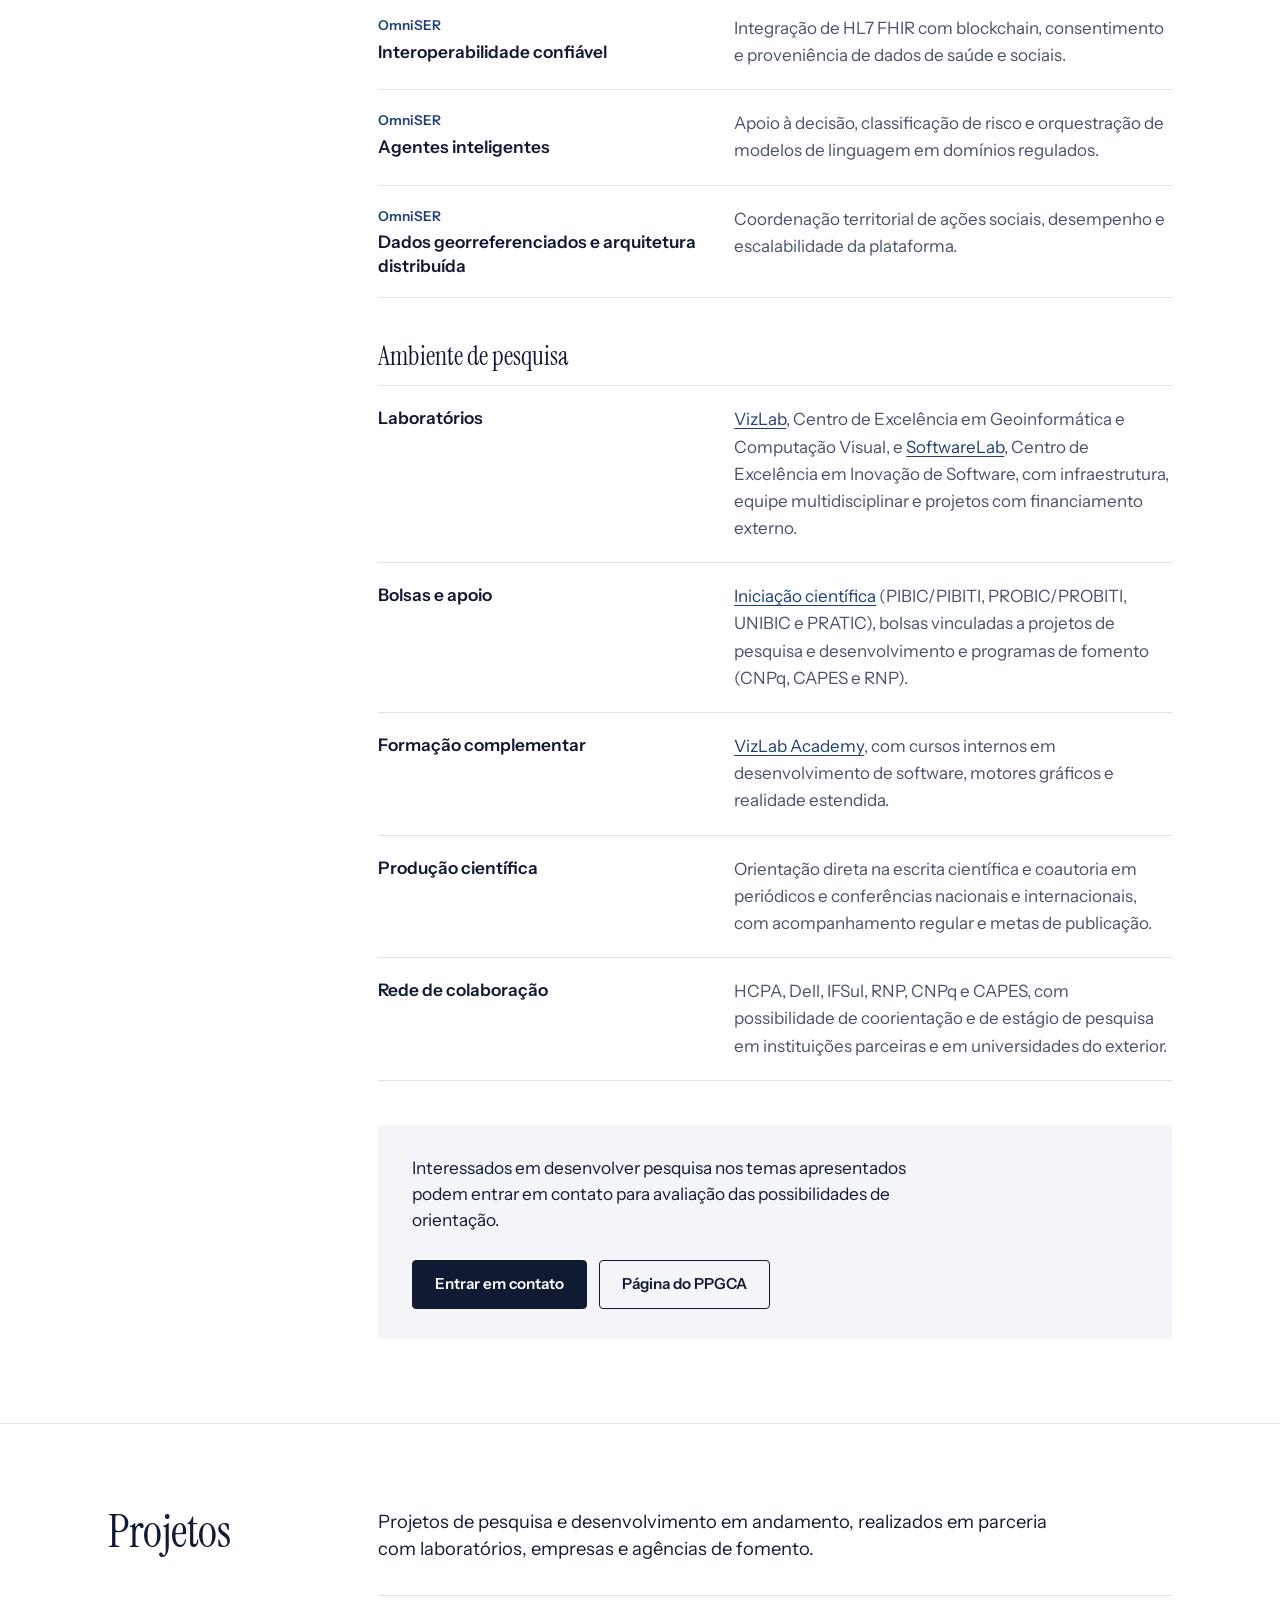
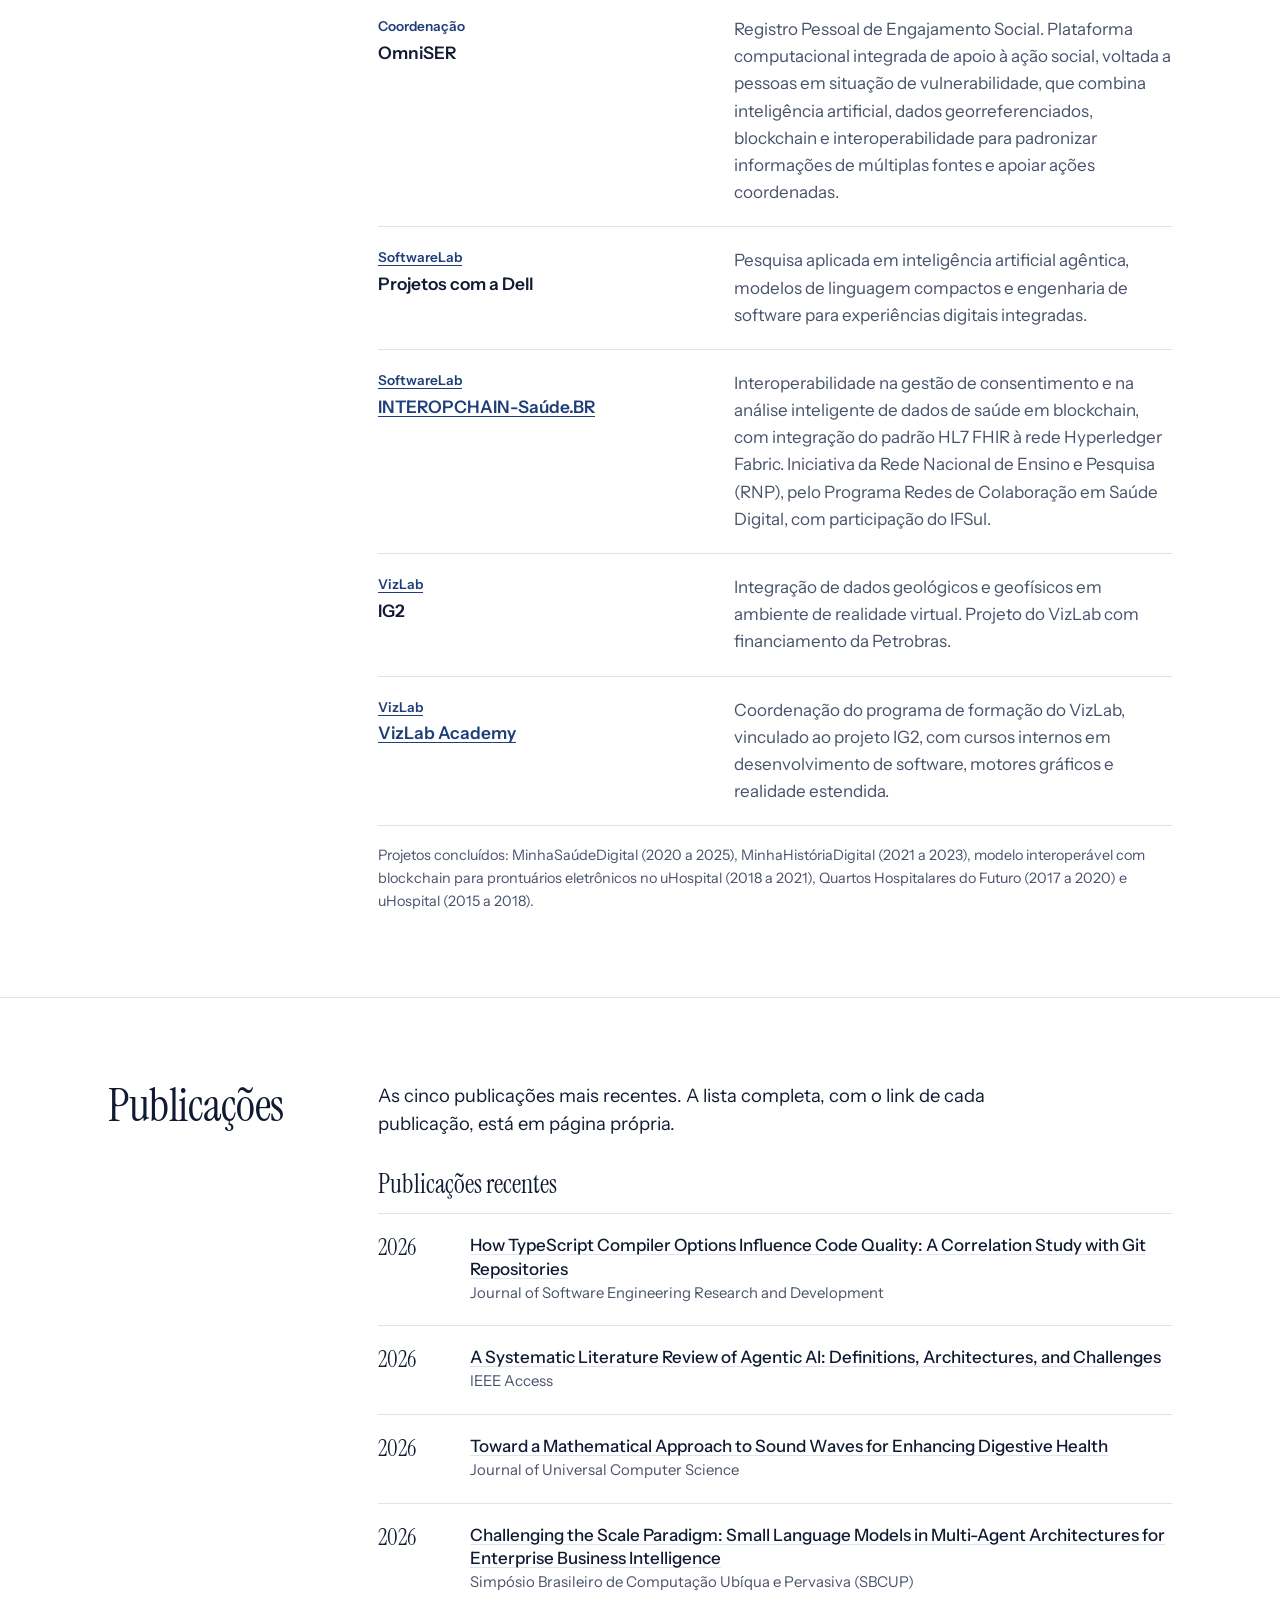
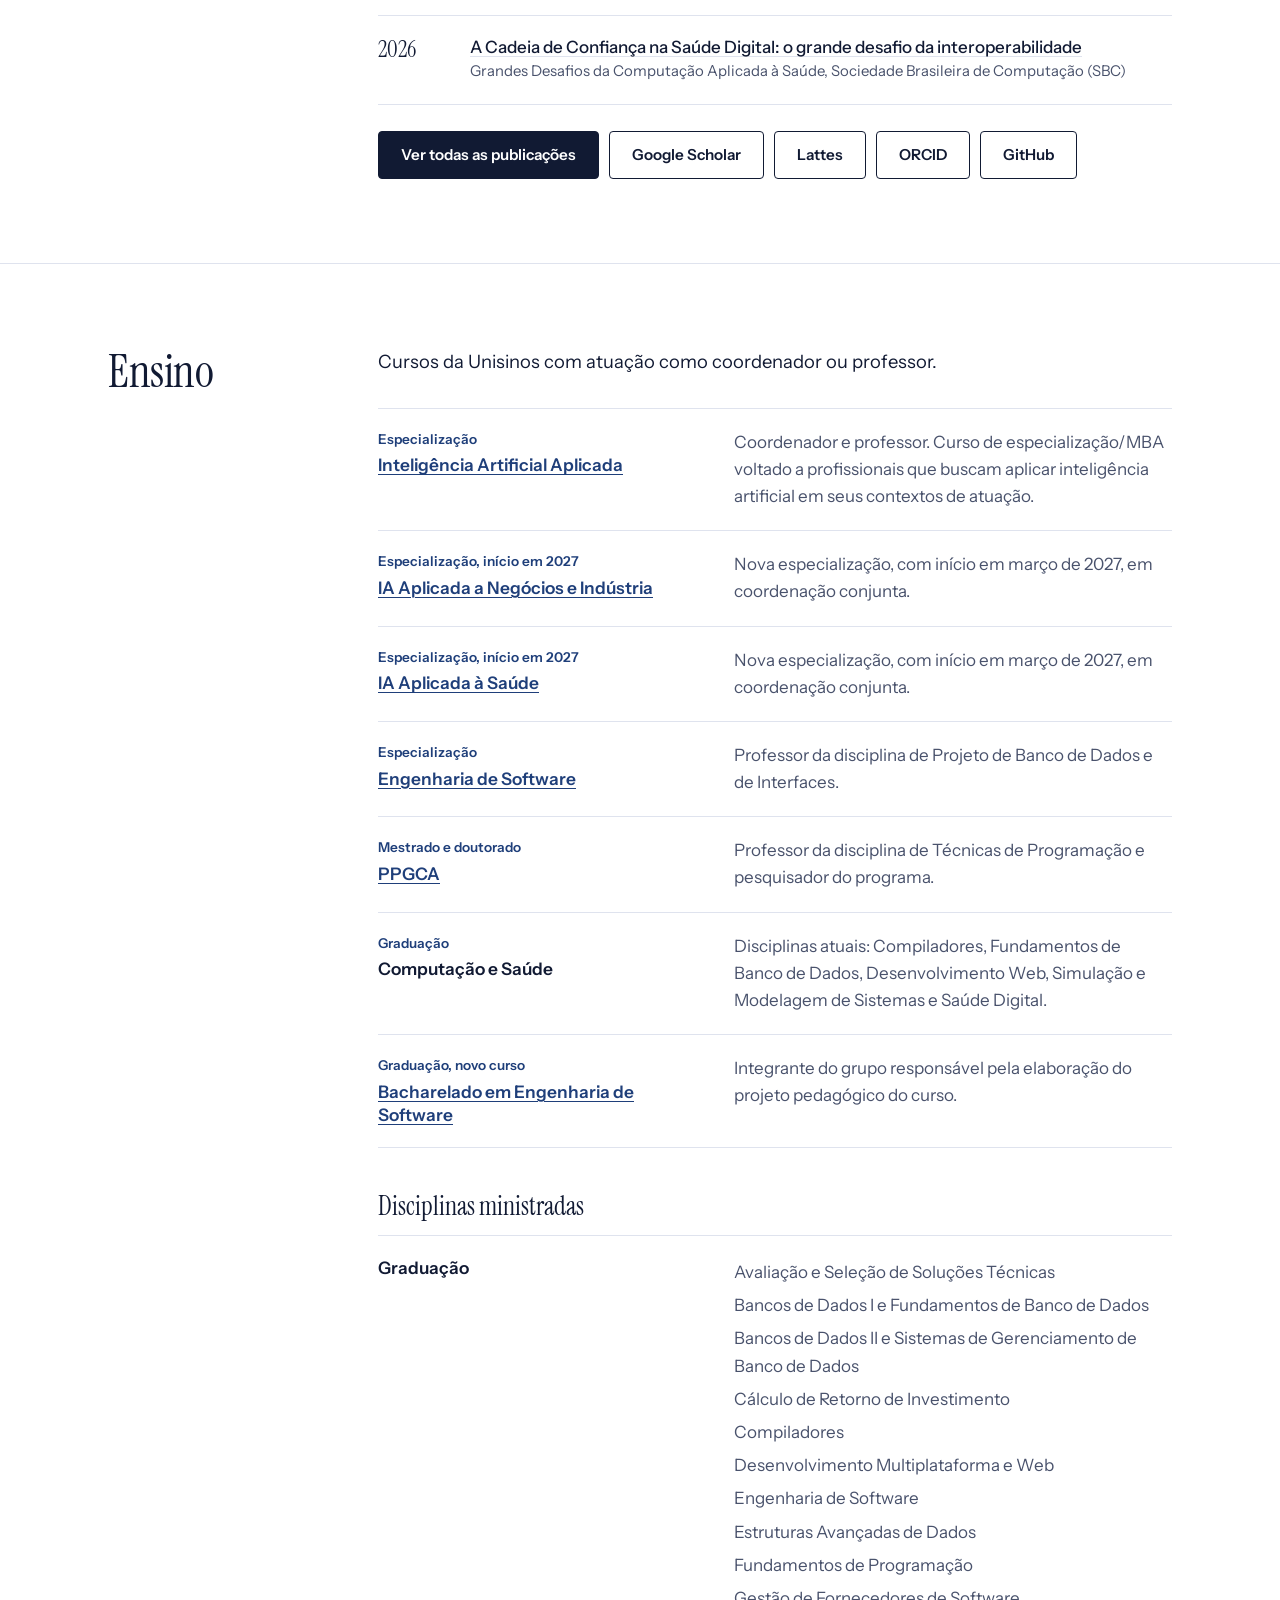
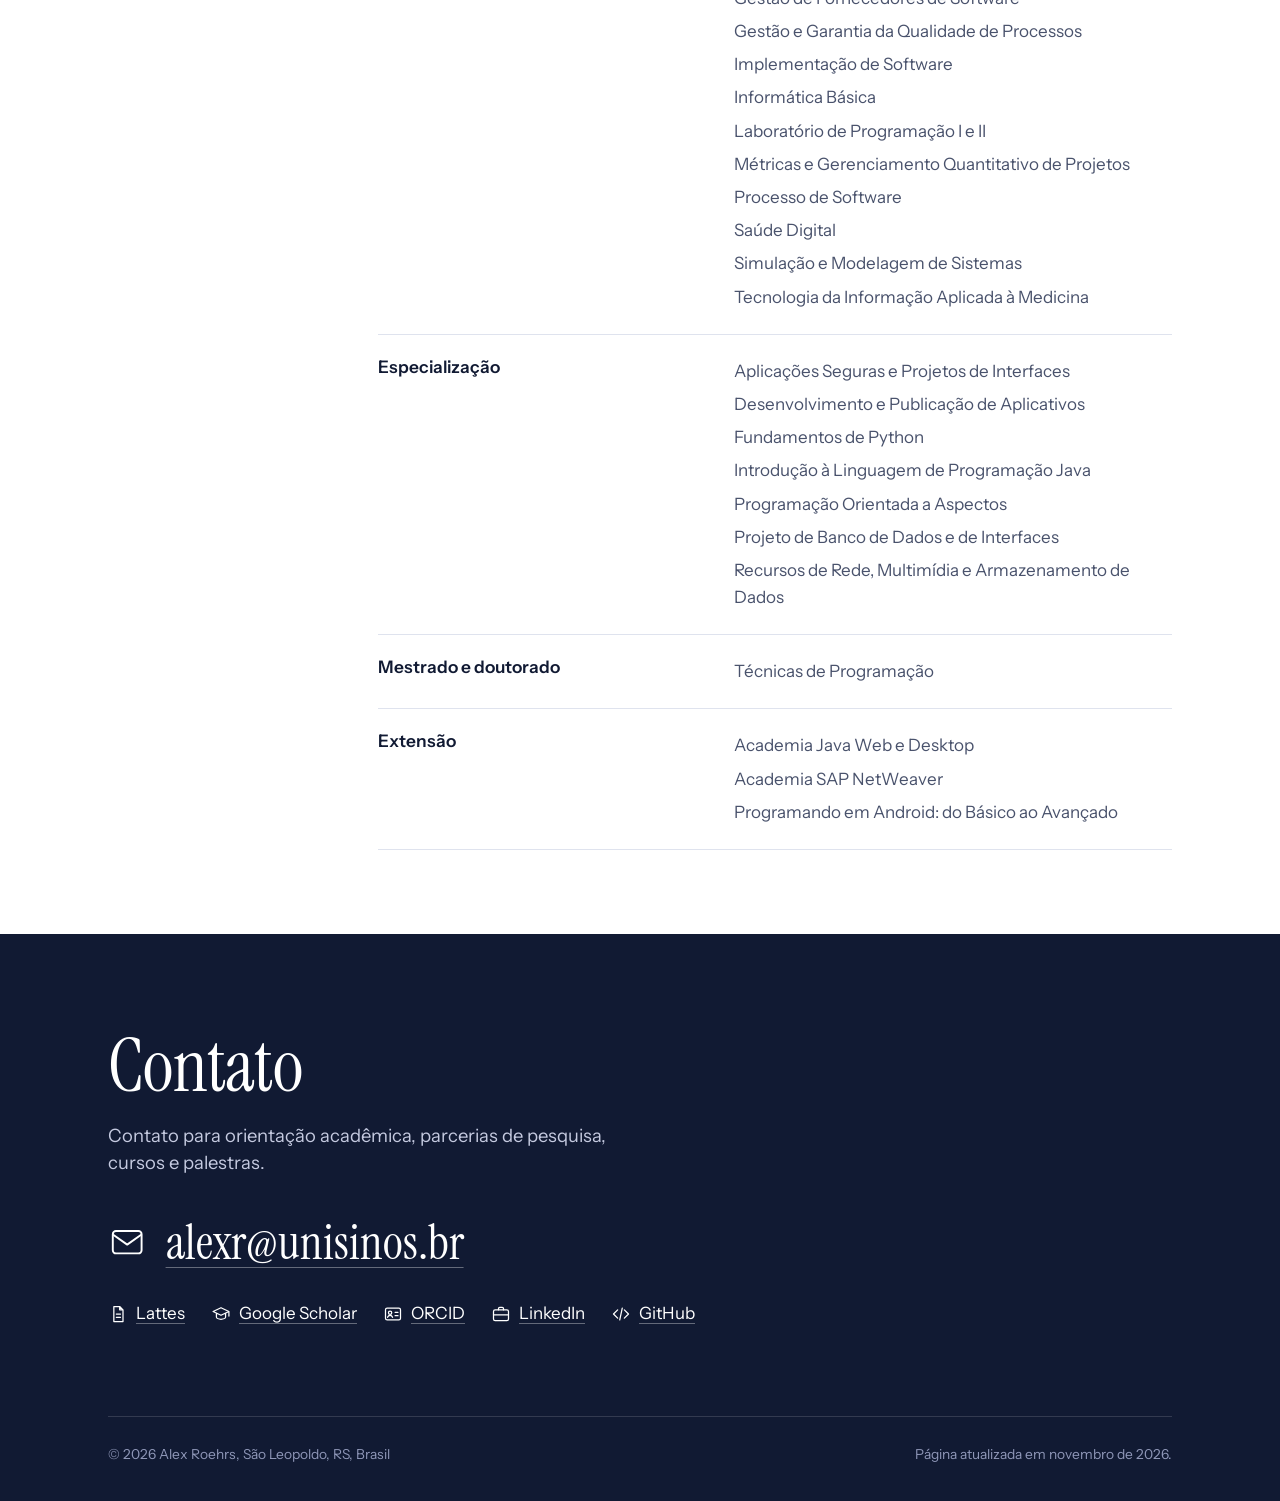
==== commit f4d6fab6: "Ajusta trajetória: HCPA e Dell" ====
--- a/index.html
+++ b/index.html
@@ -47,7 +47,7 @@
 
 <section class="sec" id="sobre"><div class="wrap sec-grid">
   <h2>Apresentação</h2>
-  <div><div class="about"><div class="prose"><p>Sou professor da <a href="https://www.unisinos.br" rel="noopener">Universidade do Vale do Rio dos Sinos (Unisinos)</a>, em São Leopoldo e Porto Alegre (RS), onde leciono desde 2013, com docência no ensino superior desde 2012. Atuo na graduação, em cursos de lato sensu (Especializações) e stricto sensu (Mestrado e Doutorado) no <a href="https://www.unisinos.br/pos/mestrado-e-doutorado/computacao-aplicada" rel="noopener">Programa de Pós-Graduação em Computação Aplicada (PPGCA)</a>, e sou membro da Câmara de Pós-Graduação, Pesquisa e Extensão do Conselho Universitário.</p><p>Tenho mais de 25 anos de atuação profissional em tecnologia da informação, como analista de sistemas, líder técnico, gerente de desenvolvimento de software e gerente de projetos, em organizações como ASAV, Processor, HCPA (Hospital de Clínicas de Porto Alegre, pela CTIS), Dell (pelo Instituto de Pesquisas Eldorado), Advanced IT, Qualità Informática e Pioneer Hi-Bred International, além da área de sistemas da própria Unisinos. Essa experiência fundamenta minha abordagem de ensino e pesquisa, orientada a problemas reais e a soluções aplicáveis.</p><p>Minha pesquisa concentra-se em engenharia de software e em inteligência artificial aplicada, com ênfase em saúde digital, e na formação de profissionais e pesquisadores para atuação na área.</p></div><ul class="quick"><li><b>Doutorado</b>Computação Aplicada, Unisinos, 2019</li><li><b>Mestrado</b>Computação Aplicada, Unisinos, 2012</li><li><b>Especialização</b>Redes de Computadores e Aplicações Internet, Unisinos, 2005</li><li><b>Graduação</b>Ciência da Computação, UNISC, 1999</li><li><b>Coordenação</b><a href="https://www.unisinos.br/pos/mba-e-especializacao/inteligencia-artificial-aplicada" rel="noopener">Especialização em Inteligência Artificial Aplicada</a> e VizLab Academy</li></ul></div></div>
+  <div><div class="about"><div class="prose"><p>Sou professor da <a href="https://www.unisinos.br" rel="noopener">Universidade do Vale do Rio dos Sinos (Unisinos)</a>, em São Leopoldo e Porto Alegre (RS), onde leciono desde 2013, com docência no ensino superior desde 2012. Atuo na graduação, em cursos de lato sensu (Especializações) e stricto sensu (Mestrado e Doutorado) no <a href="https://www.unisinos.br/pos/mestrado-e-doutorado/computacao-aplicada" rel="noopener">Programa de Pós-Graduação em Computação Aplicada (PPGCA)</a>, e sou membro da Câmara de Pós-Graduação, Pesquisa e Extensão do Conselho Universitário.</p><p>Tenho mais de 25 anos de atuação profissional em tecnologia da informação, como analista de sistemas, líder técnico, gerente de desenvolvimento de software e gerente de projetos, em organizações como ASAV, Processor, HCPA (Hospital de Clínicas de Porto Alegre), Dell, Advanced IT, Qualità Informática e Pioneer Hi-Bred International, além da área de sistemas da própria Unisinos. Essa experiência fundamenta minha abordagem de ensino e pesquisa, orientada a problemas reais e a soluções aplicáveis.</p><p>Minha pesquisa concentra-se em engenharia de software e em inteligência artificial aplicada, com ênfase em saúde digital, e na formação de profissionais e pesquisadores para atuação na área.</p></div><ul class="quick"><li><b>Doutorado</b>Computação Aplicada, Unisinos, 2019</li><li><b>Mestrado</b>Computação Aplicada, Unisinos, 2012</li><li><b>Especialização</b>Redes de Computadores e Aplicações Internet, Unisinos, 2005</li><li><b>Graduação</b>Ciência da Computação, UNISC, 1999</li><li><b>Coordenação</b><a href="https://www.unisinos.br/pos/mba-e-especializacao/inteligencia-artificial-aplicada" rel="noopener">Especialização em Inteligência Artificial Aplicada</a> e VizLab Academy</li></ul></div></div>
 </div></section>
 
 <section class="sec" id="pesquisa"><div class="wrap sec-grid">
